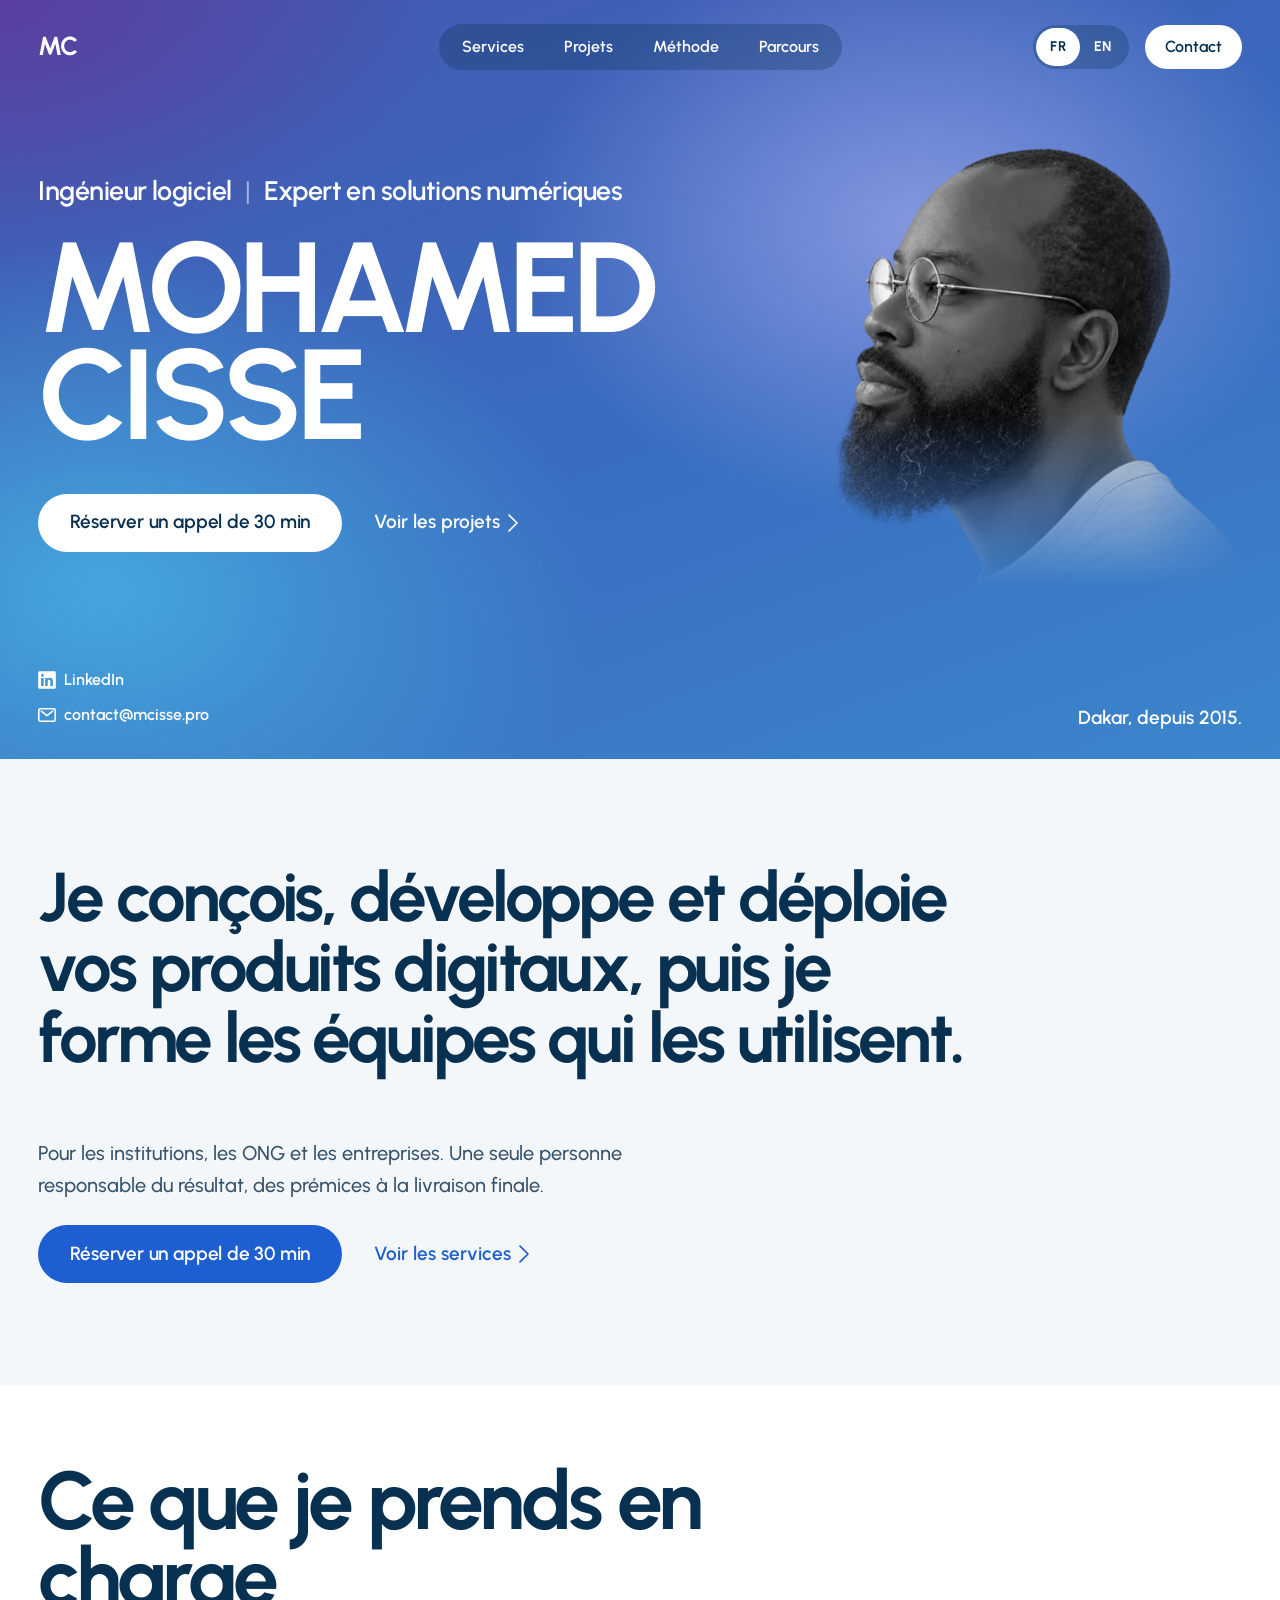
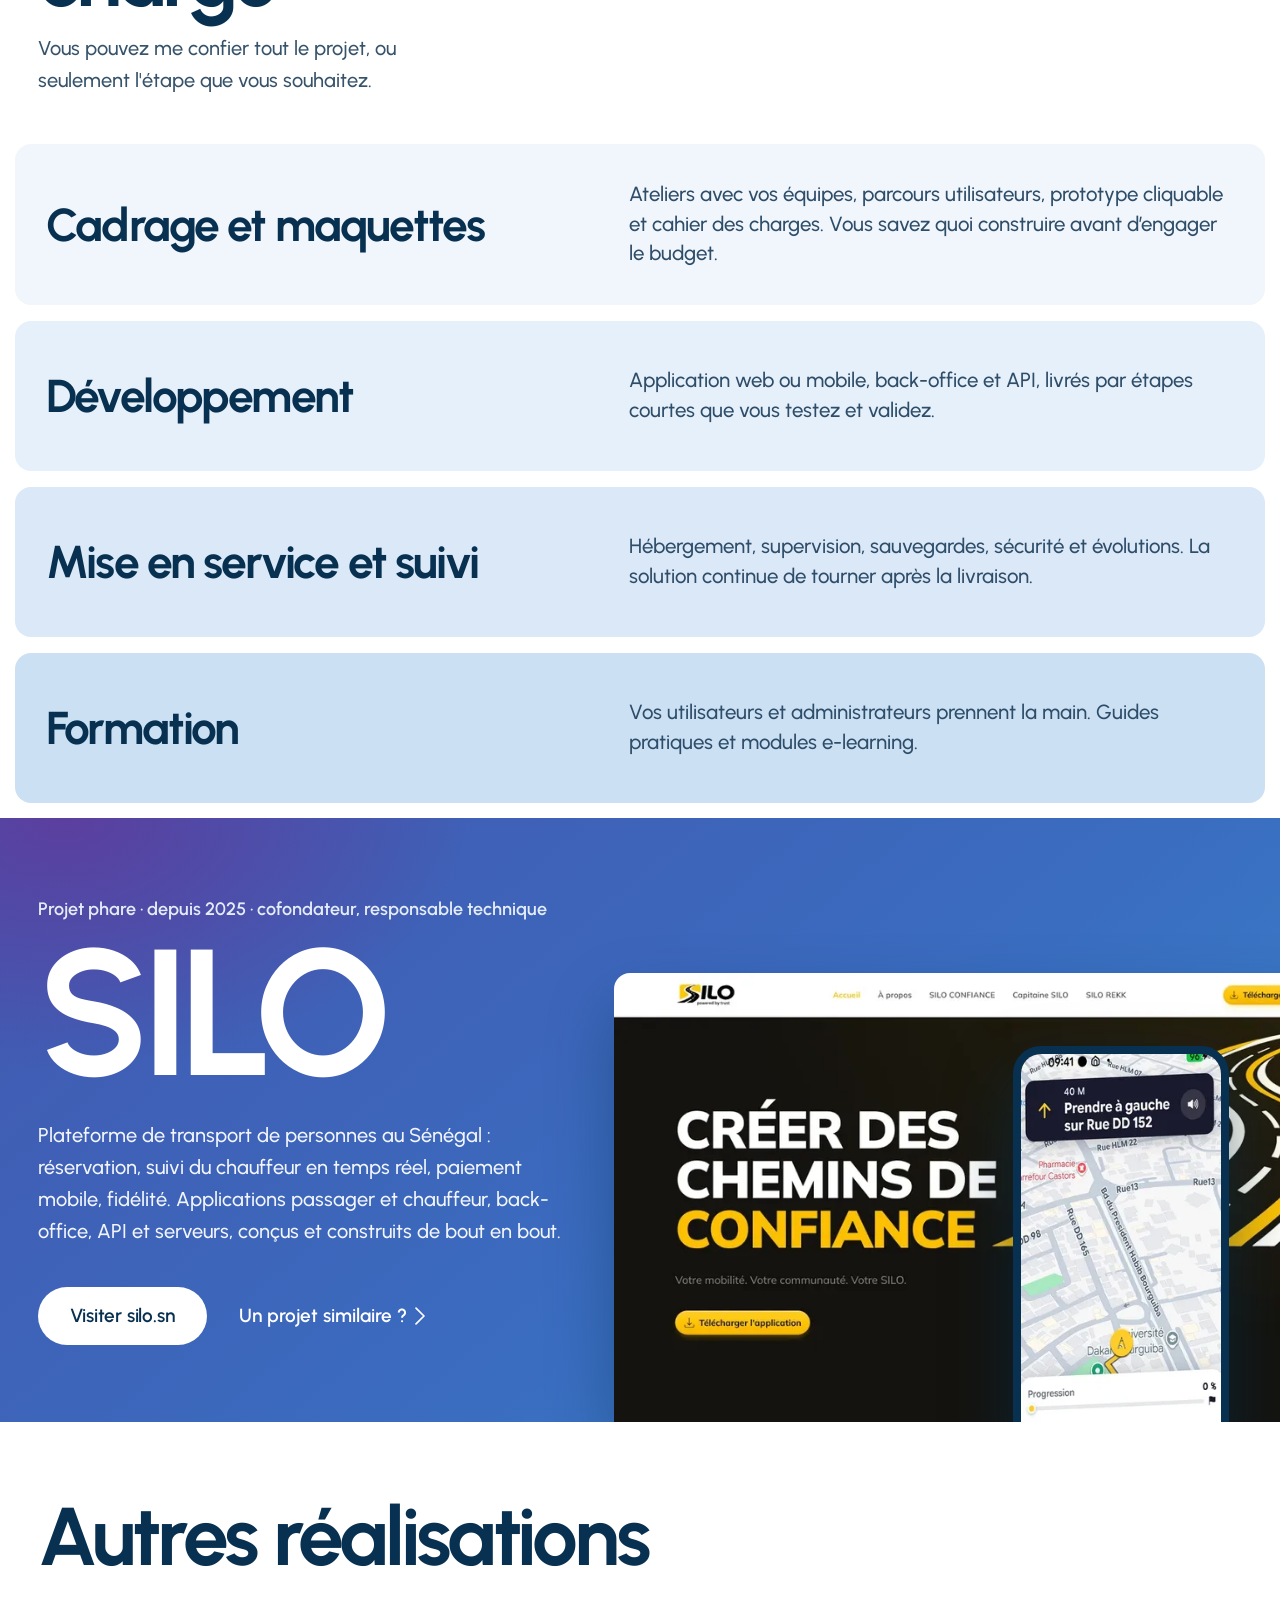
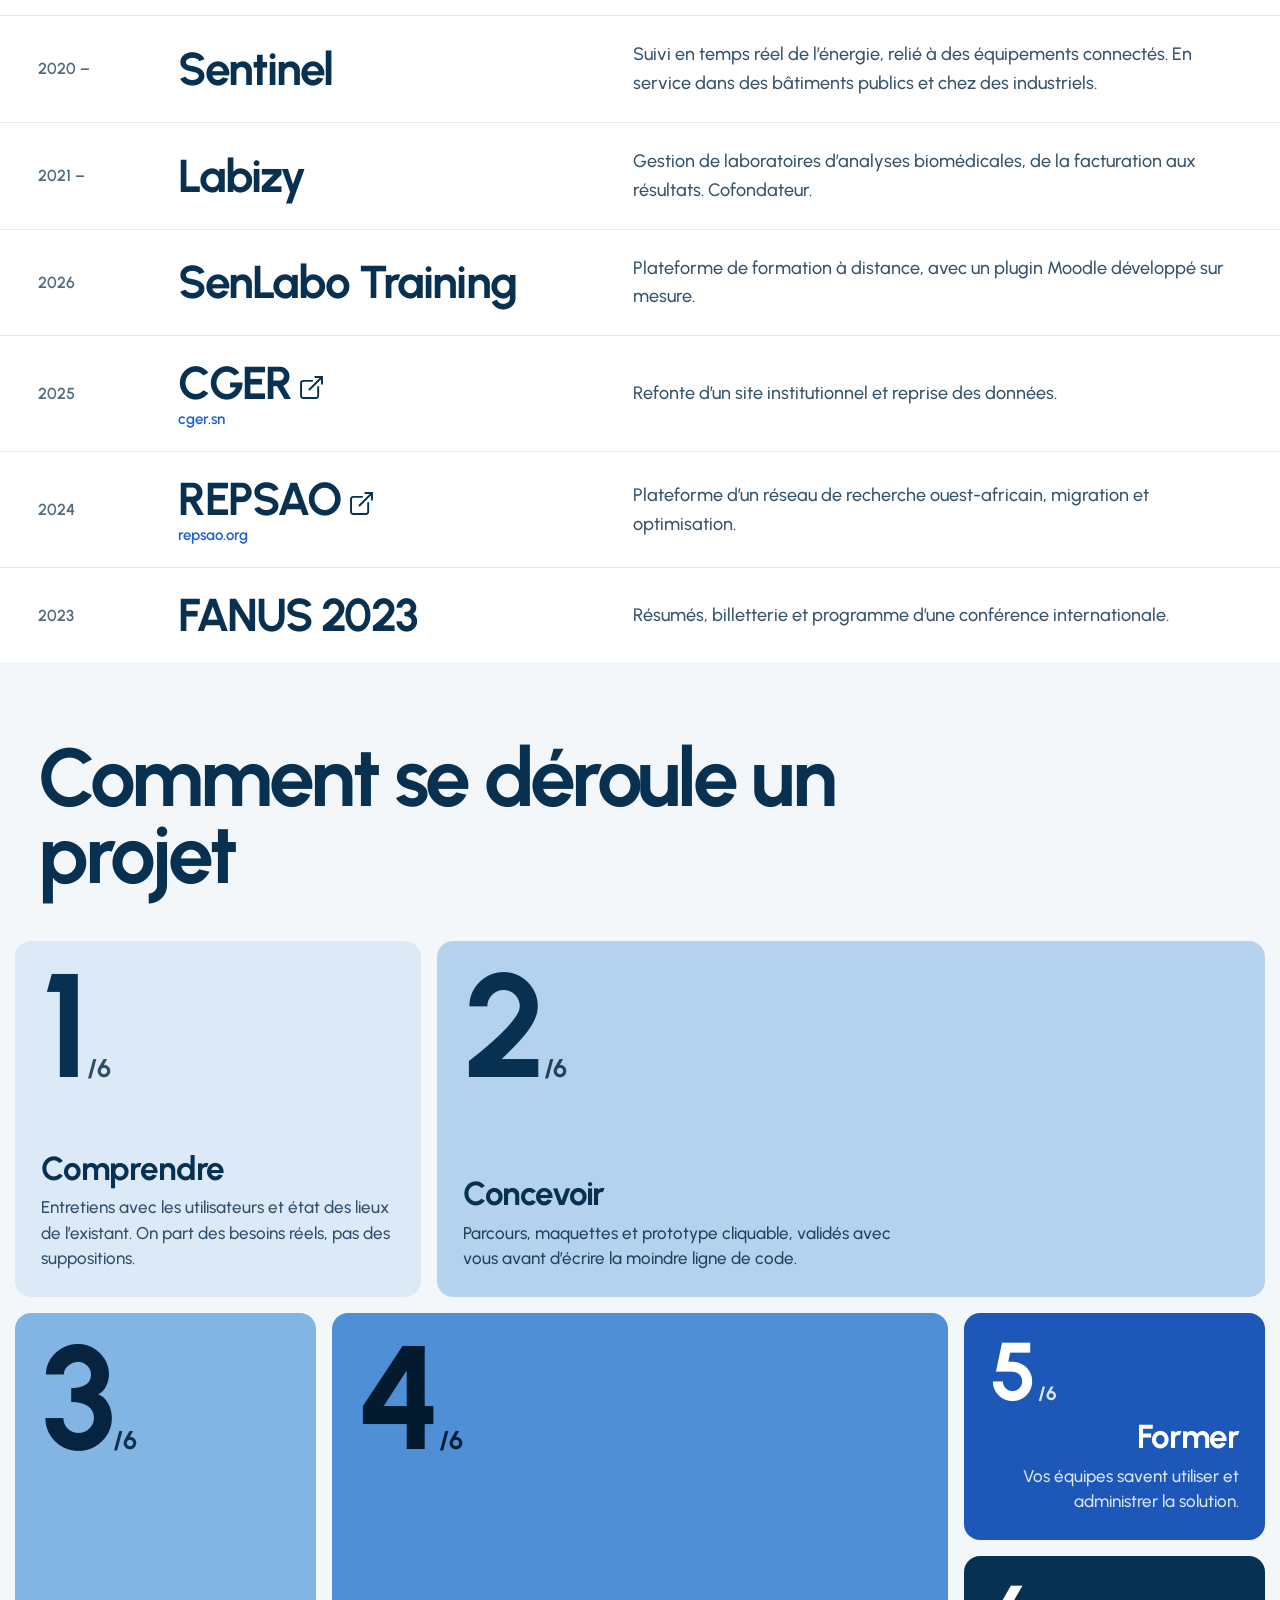
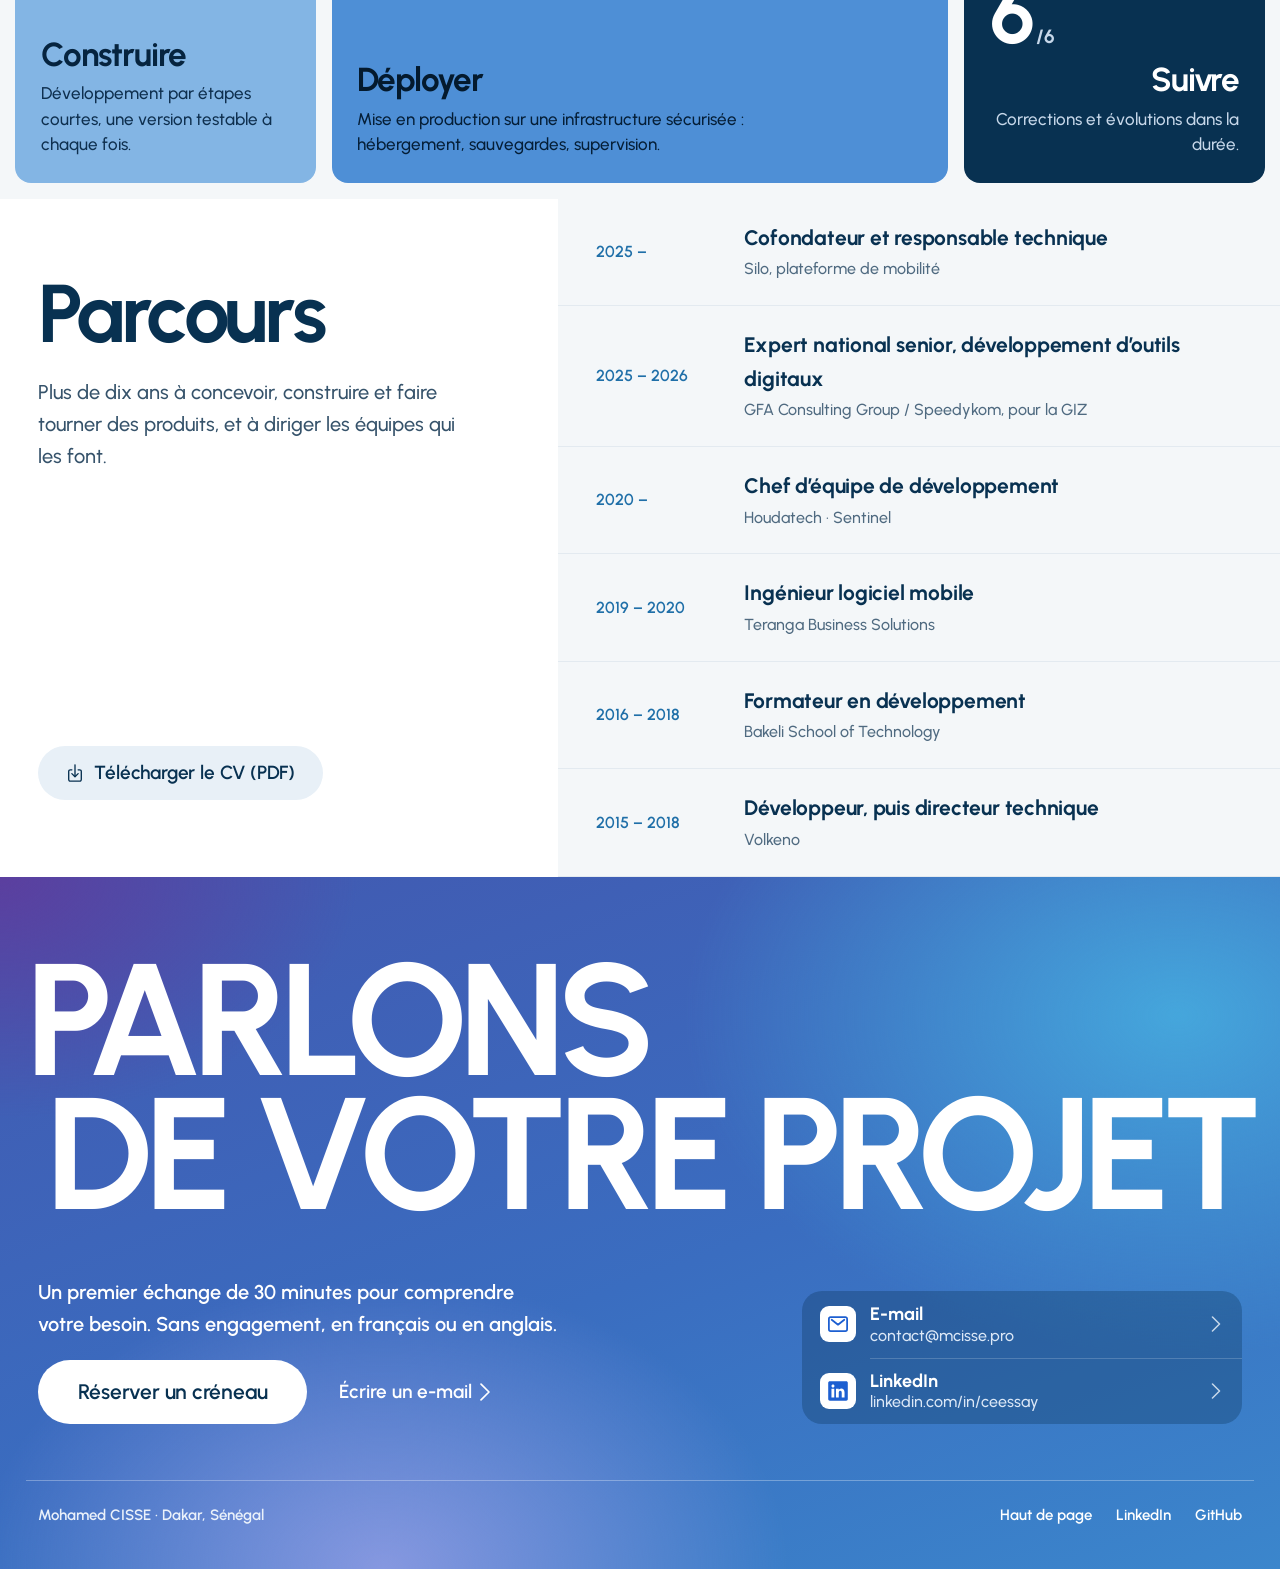
==== index.html @ dc491b55 "Animations : entrée du nom, pastille de navigation, étapes de la méthode - Nom « MOHAMED / CISSE » q" ====
<!doctype html>
<html lang="fr">
<head>
<meta charset="utf-8">
<meta name="viewport" content="width=device-width, initial-scale=1">
<script>document.documentElement.classList.add('js')</script>
<script>(function(){try{var page=document.documentElement.lang;if(page!=='fr')return;if(/bot|crawl|spider|slurp|facebookexternalhit|whatsapp|linkedin|twitter|telegram|preview|headless|lighthouse|pagespeed|gtmetrix/i.test(navigator.userAgent))return;var pref=null;try{pref=localStorage.getItem('mcisse-lang')}catch(e){}if(pref!=='fr'&&pref!=='en'){var ls=(navigator.languages&&navigator.languages.length)?navigator.languages:[navigator.language||''];pref='fr';for(var i=0;i<ls.length;i++){var l=String(ls[i]).toLowerCase();if(l.indexOf('fr')===0){pref='fr';break}if(l.indexOf('en')===0){pref='en';break}}}if(pref!==page){location.replace((pref==='en'?'/en/':'/')+location.hash)}}catch(e){}})();</script>
<title>Mohamed CISSE · Ingénieur logiciel, expert en solutions numériques à Dakar</title>
<meta name="description" content="Je conçois, développe et déploie des applications web et mobiles pour les institutions, les ONG et les entreprises, puis je forme les équipes qui les utilisent. Dakar, depuis 2015.">
<link rel="canonical" href="https://mcisse.pro/">
<link rel="alternate" hreflang="fr" href="https://mcisse.pro/">
<link rel="alternate" hreflang="en" href="https://mcisse.pro/en/">
<link rel="alternate" hreflang="x-default" href="https://mcisse.pro/">
<meta property="og:type" content="website">
<meta property="og:url" content="https://mcisse.pro/">
<meta property="og:title" content="Mohamed CISSE · Ingénieur logiciel, expert en solutions numériques à Dakar">
<meta property="og:description" content="Je conçois, développe et déploie des applications web et mobiles pour les institutions, les ONG et les entreprises, puis je forme les équipes qui les utilisent. Dakar, depuis 2015.">
<meta property="og:image" content="https://mcisse.pro/img/og-mcisse.jpg">
<meta property="og:image:width" content="1200">
<meta property="og:image:height" content="630">
<meta property="og:locale" content="fr_FR">
<meta name="twitter:card" content="summary_large_image">
<meta name="theme-color" content="#4258B0">
<link rel="icon" href="/favicon.svg" type="image/svg+xml">
<link rel="manifest" href="/manifest.webmanifest">
<link rel="apple-touch-icon" href="/icons/apple-touch-icon.png">
<meta name="apple-mobile-web-app-title" content="M. CISSE">
<link rel="preload" as="font" type="font/woff2" href="/fonts/urbanist-latin.woff2" crossorigin>
<link rel="preload" as="image" href="/img/portrait-profil-1200.webp" imagesrcset="/img/portrait-profil-600.webp 600w, /img/portrait-profil-900.webp 900w, /img/portrait-profil-1200.webp 1200w" imagesizes="(max-width: 612px) calc(100vw - 12px), (max-width: 1050px) 600px, (max-width: 1490px) calc(45vw - 70px), 600px" fetchpriority="high">
<style>@font-face{font-family:'Urbanist';font-style:normal;font-weight:100 900;font-display:swap;src:url(/fonts/urbanist-latin.woff2) format('woff2')}</style>
<script type="application/ld+json">{"@context": "https://schema.org", "@type": "Person", "name": "Mohamed CISSE", "url": "https://mcisse.pro/", "jobTitle": "Ingénieur logiciel, expert en solutions numériques", "email": "mailto:contact@mcisse.pro", "image": "https://mcisse.pro/img/portrait-profil-1200.webp", "address": {"@type": "PostalAddress", "addressLocality": "Dakar", "addressCountry": "SN"}, "sameAs": ["https://linkedin.com/in/ceessay", "https://github.com/ceessay"]}</script>
<style>
body{margin:0;background:#083151}
@media (prefers-reduced-motion:no-preference){html{scroll-behavior:smooth}}
::selection{background:#083151;color:#FFFFFF}
a{color:inherit;text-underline-offset:4px}
a:focus-visible{outline:2px solid #38A1DB;outline-offset:3px;border-radius:999px}
.cta{transition:background-color .2s ease,transform .15s ease}
.cta:active{transform:scale(0.97)}
.cta-blue:hover{background-color:#174FB3}
.cta-white:hover{background-color:#E8F0F7}
.cta-tint:hover{background-color:#D6E4F1}
.more,.plain{transition:opacity .2s ease}
.more:hover,.plain:hover{opacity:.7}
.seg a{transition:background-color .2s ease}
.seg a:not([aria-current]):hover{background-color:rgba(255,255,255,.16)}
.chip{transition:background-color .2s ease,transform .15s ease}
.chip:hover{background-color:rgba(255,255,255,.26)}
.chip:active,.row:active{transform:scale(0.98)}
.row{transition:background-color .2s ease,transform .15s ease}
.row:hover{background-color:rgba(255,255,255,.1)}
.bento{display:grid;grid-template-columns:repeat(12,minmax(0,1fr));grid-auto-rows:minmax(170px,auto);gap:16px}
.tile{transition:transform .35s cubic-bezier(.2,.8,.2,1)}
.tile:hover{transform:scale(0.985)}
.glass{background:rgba(255,255,255,.82);-webkit-backdrop-filter:blur(20px) saturate(180%);backdrop-filter:blur(20px) saturate(180%);box-shadow:0 10px 30px rgba(8,49,81,.18),0 1px 3px rgba(8,49,81,.08)}
.bar a{transition:background-color .2s ease,opacity .2s ease}
.bar a.item:hover{background-color:rgba(8,49,81,.07)}
.tab{transition:transform .15s ease,background-color .2s ease}
.tab:active{transform:scale(0.94);background-color:rgba(8,49,81,.08)}
.tabbar{display:none}
.stickybar{display:none!important}html.js .stickybar{display:flex!important}html.js .topbar nav.seg{visibility:hidden}
.stickybar .bar{transition:transform .45s cubic-bezier(.22,.8,.24,1),padding .45s cubic-bezier(.22,.8,.24,1),gap .45s cubic-bezier(.22,.8,.24,1),background-color .45s ease,box-shadow .45s ease,-webkit-backdrop-filter .45s ease,backdrop-filter .45s ease}.stickybar .bar a{white-space:nowrap;overflow:hidden;transition:color .35s ease,background-color .2s ease,padding .45s cubic-bezier(.22,.8,.24,1),max-width .45s cubic-bezier(.22,.8,.24,1),margin .45s cubic-bezier(.22,.8,.24,1),opacity .3s ease .1s,visibility 0s}.stickybar .bar a[data-top]{max-width:80px}.stickybar .bar a.cta{max-width:160px}html[data-bar="on"] .stickybar .bar{transform:translateY(-8px)}
html.js:not([data-bar="on"]) .stickybar .bar{padding:3px!important;gap:0!important;background-color:rgba(8,49,81,.28)!important;box-shadow:none!important;-webkit-backdrop-filter:blur(0) saturate(100%)!important;backdrop-filter:blur(0) saturate(100%)!important}html.js:not([data-bar="on"]) .stickybar .bar a.item{color:#FFFFFF!important;padding:0 20px!important}html.js:not([data-bar="on"]) .stickybar .bar a.item:hover{background-color:rgba(255,255,255,.16)!important}html.js:not([data-bar="on"]) .stickybar .bar a[data-top],html.js:not([data-bar="on"]) .stickybar .bar a.cta{max-width:0!important;padding-left:0!important;padding-right:0!important;margin-left:0!important;margin-right:0!important;opacity:0;visibility:hidden;transition:color .35s ease,padding .45s cubic-bezier(.22,.8,.24,1),max-width .45s cubic-bezier(.22,.8,.24,1),margin .45s cubic-bezier(.22,.8,.24,1),opacity .15s ease,visibility 0s linear .45s}
@media (prefers-reduced-motion:reduce){.stickybar .bar,.stickybar .bar a{transition:none!important}html[data-bar="on"] .stickybar .bar{transform:none}}
html[data-section="top"] [data-nav="top"]{color:#1D5FD1!important;background-color:rgba(29,95,209,.13)!important}
@media (max-width:380px){.tabbar{gap:6px!important;left:8px!important;right:8px!important}.tabbar .tab{font-size:10px!important;letter-spacing:-0.02em!important;padding-left:0!important;padding-right:0!important}.tabbar>a.tab{flex-basis:52px!important;width:52px!important;height:52px!important}}
.ic-on{display:none}[aria-current] .ic-off{display:none}[aria-current] .ic-on{display:inline}
html[data-section="offre"] [data-nav="offre"]:not(.cta){color:#1D5FD1!important;background-color:rgba(29,95,209,.13)!important}html[data-section="projets"] [data-nav="projets"]:not(.cta){color:#1D5FD1!important;background-color:rgba(29,95,209,.13)!important}html[data-section="methode"] [data-nav="methode"]:not(.cta){color:#1D5FD1!important;background-color:rgba(29,95,209,.13)!important}html[data-section="parcours"] [data-nav="parcours"]:not(.cta){color:#1D5FD1!important;background-color:rgba(29,95,209,.13)!important}html[data-section="contact"] .tab[data-nav="contact"]{color:#FFFFFF!important;background:#1D5FD1!important}html[data-section="contact"] .bar [data-top]{color:#1D5FD1!important;background-color:rgba(29,95,209,.13)!important}
.line>span{display:block}
.bar,.tabbar>div.glass{position:relative}
.bar a,.tabbar .tab{position:relative;z-index:1}
.pill{position:absolute;left:0;top:0;border-radius:999px;background:rgba(29,95,209,.13);opacity:0;pointer-events:none;transition:opacity .2s ease}
html.pill-ready .bar a.item[aria-current],html.pill-ready[data-section="contact"] .bar a[data-top],html.pill-ready .tabbar div.glass .tab[aria-current]{background-color:transparent!important}
.more svg,.row>svg,h3 .plain svg{transition:transform .2s cubic-bezier(.22,.8,.24,1)}
@keyframes rise{from{transform:translateY(105%)}}
@keyframes fade-up{from{opacity:0;transform:translateY(12px)}}
@keyframes settle{from{transform:scale(1.04)}}
@media (prefers-reduced-motion:no-preference){
.pill{transition:opacity .2s ease,transform .4s cubic-bezier(.22,.8,.24,1),width .4s cubic-bezier(.22,.8,.24,1)}
.more:hover svg,.row:hover>svg{transform:translateX(3px)}
h3 .plain:hover svg{transform:translate(2px,-2px)}
.line{clip-path:inset(-50% -10% 0 -10%)}
#top h1 .line>span{animation:rise .9s cubic-bezier(.22,.8,.24,1) .08s both}
#top h1 .line+.line>span{animation-delay:.16s}
.hero-kicker{animation:fade-up .6s cubic-bezier(.22,.8,.24,1) both}
#top h1+.ctas{animation:fade-up .6s cubic-bezier(.22,.8,.24,1) .42s both}
.hero-portrait{animation:settle 1.2s cubic-bezier(.22,.8,.24,1) both}
html.motion h2[data-reveal] .line>span{transform:translateY(105%)}
html.motion h2[data-reveal].in .line>span{transform:none;transition:transform .9s cubic-bezier(.22,.8,.24,1)}
html.motion h2[data-reveal].in .line+.line>span{transition-delay:.09s}
html.motion [data-reveal]>li{opacity:0;translate:0 28px}
html.motion [data-reveal]>li.in{opacity:1;translate:none;transition:opacity .5s ease var(--d,0s),translate .7s cubic-bezier(.22,.8,.24,1) var(--d,0s),transform .35s cubic-bezier(.2,.8,.2,1)}
}
@media (max-width:820px){.topbar{display:flex!important;justify-content:space-between}.ctas{align-self:stretch!important;flex-direction:column;justify-content:center!important;align-items:center!important}.cta-solo{align-self:center!important}.topbar nav.seg{display:none!important}html.js .stickybar,.stickybar{display:none!important}.tabbar{display:flex}.pagefoot{padding-bottom:112px!important}.bento{grid-template-columns:1fr}.bento>.tile{grid-column:auto!important;grid-row:auto!important;min-height:200px}}
</style>

</head>
<body>

<main style="font-family: 'Urbanist', system-ui, sans-serif; color: #083151; font-size: 18px; line-height: 1.6; font-weight: 500">

  <section id="top" style="position: relative; overflow: hidden; box-sizing: border-box; display: flex; flex-direction: column; color: #FFFFFF; background: radial-gradient(55% 65% at 8% 78%, #45A6DC 0%, rgba(69, 166, 220, 0) 70%), radial-gradient(45% 55% at 72% 30%, #8698E0 0%, rgba(134, 152, 224, 0) 70%), radial-gradient(50% 50% at 0% 0%, #5B3F9F 0%, rgba(91, 63, 159, 0) 70%), linear-gradient(160deg, #4258B0 0%, #3A6DC0 55%, #3B86CC 100%)">
    <header class="topbar" style="padding: 24px clamp(20px, 3vw, 48px); display: grid; grid-template-columns: minmax(0, 1fr) auto minmax(0, 1fr); align-items: center; gap: 16px 24px">
      <a href="#top" aria-label="MC, Mohamed CISSE, accueil" style="justify-self: start; color: #FFFFFF; text-decoration: none; font-weight: 700; font-size: 26px; letter-spacing: -0.04em; min-height: 44px; display: inline-flex; align-items: center">MC</a>
      <nav class="seg" aria-label="Navigation principale" style="display: inline-flex; flex-wrap: wrap; padding: 3px; border-radius: 999px; background: rgba(8, 49, 81, 0.28); font-size: 16px; font-weight: 600">
        <a href="#offre" style="color: #FFFFFF; text-decoration: none; border-radius: 999px; padding: 0 20px; min-height: 40px; display: inline-flex; align-items: center">Services</a>
        <a href="#projets" style="color: #FFFFFF; text-decoration: none; border-radius: 999px; padding: 0 20px; min-height: 40px; display: inline-flex; align-items: center">Projets</a>
        <a href="#methode" style="color: #FFFFFF; text-decoration: none; border-radius: 999px; padding: 0 20px; min-height: 40px; display: inline-flex; align-items: center">Méthode</a>
        <a href="#parcours" style="color: #FFFFFF; text-decoration: none; border-radius: 999px; padding: 0 20px; min-height: 40px; display: inline-flex; align-items: center">Parcours</a>
      </nav>
      <div style="justify-self: end; display: flex; align-items: center; gap: 16px">
        <div class="seg" role="group" aria-label="Langue" style="display: inline-flex; padding: 3px; border-radius: 999px; background: rgba(8, 49, 81, 0.28); font-size: 14px; font-weight: 700; letter-spacing: 0.02em">
          <a href="/" aria-current="true" hreflang="fr" style="color: #083151; background: #FFFFFF; text-decoration: none; border-radius: 999px; padding: 0 14px; min-height: 38px; min-width: 44px; box-sizing: border-box; display: inline-flex; align-items: center; justify-content: center">FR</a>
          <a href="/en/" hreflang="en" lang="en" style="color: #FFFFFF; text-decoration: none; border-radius: 999px; padding: 0 14px; min-height: 38px; min-width: 44px; box-sizing: border-box; display: inline-flex; align-items: center; justify-content: center">EN</a>
        </div>
        <a href="#contact" class="cta cta-white" style="color: #083151; background: #FFFFFF; font-weight: 600; font-size: 16px; text-decoration: none; border-radius: 999px; padding: 0 20px; min-height: 44px; display: inline-flex; align-items: center">Contact</a>
      </div>
    </header>

    <div style="flex-grow: 1; display: flex; flex-wrap: wrap; align-items: stretch">
      <div style="flex: 1 1 560px; min-width: 0; position: relative; z-index: 1; padding: clamp(16px, 2vw, 32px) clamp(20px, 3vw, 48px) clamp(40px, 4.5vw, 64px); display: flex; flex-direction: column; justify-content: center">
        <p class="hero-kicker" style="margin: 0; max-width: 24em; font-size: clamp(22px, 2.1vw, 30px); line-height: 1.25; font-weight: 600; letter-spacing: -0.02em"><span style="white-space: nowrap">Ingénieur logiciel</span> <span aria-hidden="true" style="opacity: 0.55; font-weight: 400; margin: 0 0.3em">|</span> <span style="white-space: nowrap">Expert en solutions numériques</span></p>
        <h1 style="margin: clamp(16px, 2vw, 28px) 0 0; font-weight: 700; font-size: clamp(56px, 10vw, 168px); line-height: 0.84; letter-spacing: -0.05em; text-transform: uppercase">
          <span class="line" style="display: block"><span>Mohamed</span></span>
          <span class="line" style="display: block"><span>CISSE</span></span>
        </h1>
        <div class="ctas" style="margin-top: clamp(32px, 3.5vw, 48px); display: flex; flex-wrap: wrap; gap: 16px 32px; align-items: center">
          <a href="https://cal.com/mcisse" target="_blank" rel="noopener" class="cta cta-white" style="color: #083151; background: #FFFFFF; font-weight: 600; font-size: 19px; letter-spacing: -0.01em; text-decoration: none; border-radius: 999px; padding: 0 32px; min-height: 58px; display: inline-flex; align-items: center">Réserver un appel de 30 min</a>
          <a href="#projets" class="more" style="color: #FFFFFF; font-weight: 600; font-size: 19px; text-decoration: none; min-height: 44px; display: inline-flex; align-items: center; gap: 4px">Voir les projets<svg width="18" height="18" aria-hidden="true" viewBox="0 0 48 48" fill="none"><path stroke="currentColor" stroke-linecap="round" stroke-linejoin="round" d="m13.416 2.832 21.168 21.1681L13.416 45.168" stroke-width="4.5"></path></svg></a>
        </div>
      </div>
      <div style="flex: 1 1 420px; min-width: 0; min-height: 360px; padding: clamp(16px, 2vw, 32px) clamp(12px, 2vw, 40px) clamp(24px, 3vw, 40px) 0; box-sizing: border-box; display: flex; align-items: center; justify-content: center">
        <img class="hero-portrait" src="/img/portrait-profil-1200.webp" alt="Portrait de profil de Mohamed CISSE" width="1200" height="1200" fetchpriority="high" srcset="/img/portrait-profil-600.webp 600w, /img/portrait-profil-900.webp 900w, /img/portrait-profil-1200.webp 1200w" sizes="(max-width: 612px) calc(100vw - 12px), (max-width: 1050px) 600px, (max-width: 1490px) calc(45vw - 70px), 600px" style="display: block; width: 100%; max-width: 600px; height: auto; max-height: 600px; object-fit: contain; object-position: center; -webkit-mask-image: linear-gradient(to bottom, #000 58%, rgba(0, 0, 0, 0) 92%), linear-gradient(to left, rgba(0, 0, 0, 0) 2%, #000 22%); -webkit-mask-composite: source-in; mask-image: linear-gradient(to bottom, #000 58%, rgba(0, 0, 0, 0) 92%), linear-gradient(to left, rgba(0, 0, 0, 0) 2%, #000 22%); mask-composite: intersect">
      </div>
    </div>
    <div style="position: relative; z-index: 1; padding: 0 clamp(20px, 3vw, 48px) 28px; display: flex; flex-wrap: wrap; gap: 16px 48px; justify-content: space-between; align-items: flex-end">
      <ul style="margin: 0; padding: 0; list-style: none; display: flex; flex-direction: column; gap: 2px; font-size: 16px; font-weight: 600">
        <li><a href="https://linkedin.com/in/ceessay" class="plain" style="color: #FFFFFF; text-decoration: none; display: inline-flex; gap: 8px; align-items: center; min-height: 32px"><svg width="18" height="18" aria-hidden="true" viewBox="0 0 48 48" fill="none"><path fill="currentColor" d="M43.7578 0.48H4.4994C2.3543 0.48 0.48 2.0235 0.48 4.1435V43.489c0 2.1315 1.8743 4.031 4.0194 4.031h39.2469c2.1567 0 3.7736 -1.9121 3.7736 -4.031V4.1435C47.5326 2.0235 45.903 0.48 43.7578 0.48ZM15.0614 39.6901h-6.739V18.7374h6.739v20.9527ZM11.925 15.5516h-0.0483c-2.1567 0 -3.5532 -1.6054 -3.5532 -3.615 0 -2.0465 1.4333 -3.6142 3.6383 -3.6142 2.2049 0 3.5542 1.5562 3.6025 3.6142 -0.001 2.0096 -1.3976 3.615 -3.6393 3.615Zm27.7651 24.1385h-6.7389V28.2336c0 -2.7447 -0.9806 -4.62 -3.4188 -4.62 -1.8627 0 -2.9652 1.26 -3.4556 2.4875 -0.1837 0.4409 -0.233 1.0416 -0.233 1.6548v11.9342h-6.7389V18.7374h6.7389v2.9159c0.9806 -1.3966 2.5126 -3.4062 6.0774 -3.4062 4.4236 0 7.77 2.9158 7.77 9.2021l-0.0011 12.2409Z" stroke-width="3"></path></svg>LinkedIn</a></li>
        <li><a href="mailto:contact@mcisse.pro" class="plain" style="color: #FFFFFF; text-decoration: none; display: inline-flex; gap: 8px; align-items: center; min-height: 32px"><svg width="18" height="18" aria-hidden="true" viewBox="0 0 48 48" fill="none"><path stroke="currentColor" stroke-linecap="round" stroke-linejoin="round" d="M41.64 7.2H6.36c-2.3196 0 -4.2 1.8804 -4.2 4.1999V36.6c0 2.3195 1.8804 4.2 4.2 4.2h35.28c2.3195 0 4.2 -1.8805 4.2 -4.2V11.3999c0 -2.3195 -1.8805 -4.1999 -4.2 -4.1999Z" stroke-width="4.2"></path> <path stroke="currentColor" stroke-linecap="round" stroke-linejoin="round" d="m8.8795 13.9199 15.12 11.76 15.12 -11.76" stroke-width="4.2"></path></svg>contact@mcisse.pro</a></li>
      </ul>
      <p style="margin: 0; font-size: 19px; line-height: 1.45; font-weight: 600; text-align: right">Dakar, depuis 2015.</p>
    </div>
  </section>
  <div>
  <div class="stickybar" style="position: fixed; top: 24px; left: 0; right: 0; z-index: 50; height: 0; display: flex; justify-content: center; pointer-events: none">
    <nav class="bar glass" aria-label="Navigation rapide" style="pointer-events: auto; display: flex; align-items: center; gap: 6px; padding: 6px 6px 6px 18px; border-radius: 999px; font-size: 16px; font-weight: 600; height: fit-content">
      <a href="#top" data-top="1" class="item" aria-label="MC, haut de page" style="color: #083151; text-decoration: none; font-weight: 700; font-size: 20px; letter-spacing: -0.04em; margin-left: -12px; border-radius: 999px; padding: 0 12px; min-height: 40px; display: inline-flex; align-items: center">MC</a>
      <a href="#offre" data-nav="offre" class="item" style="color: #083151; text-decoration: none; border-radius: 999px; padding: 0 16px; min-height: 40px; display: inline-flex; align-items: center">Services</a><a href="#projets" data-nav="projets" class="item" style="color: #083151; text-decoration: none; border-radius: 999px; padding: 0 16px; min-height: 40px; display: inline-flex; align-items: center">Projets</a><a href="#methode" data-nav="methode" class="item" style="color: #083151; text-decoration: none; border-radius: 999px; padding: 0 16px; min-height: 40px; display: inline-flex; align-items: center">Méthode</a><a href="#parcours" data-nav="parcours" class="item" style="color: #083151; text-decoration: none; border-radius: 999px; padding: 0 16px; min-height: 40px; display: inline-flex; align-items: center">Parcours</a>
      <a href="#contact" data-nav="contact" class="cta cta-blue" style="margin-left: 6px; color: #FFFFFF; background: #1D5FD1; text-decoration: none; border-radius: 999px; padding: 0 20px; min-height: 40px; display: inline-flex; align-items: center">Contact</a>
    </nav>
  </div>


  <section id="intro" style="box-sizing: border-box; background: #F4F7F9; padding: clamp(80px, 8vw, 128px) clamp(20px, 3vw, 48px); display: flex; flex-direction: column; gap: clamp(48px, 5vw, 72px)">
    <p style="margin: 0; font-size: clamp(34px, 5.4vw, 88px); line-height: 1.02; font-weight: 700; letter-spacing: -0.045em; text-wrap: balance">Je conçois, développe et déploie vos produits digitaux, puis je forme les équipes qui les utilisent.</p>
    <div style="display: flex; flex-wrap: wrap; gap: 32px 64px; align-items: flex-end; justify-content: space-between">
      <div style="flex: 1 1 420px; display: flex; flex-direction: column; gap: 24px; align-items: flex-start">
        <p style="margin: 0; max-width: 30em; font-size: 20px; color: #36536B">Pour les institutions, les ONG et les entreprises. Une seule personne responsable du résultat, des prémices à la livraison finale.</p>
        <div class="ctas" style="display: flex; flex-wrap: wrap; gap: 16px 32px; align-items: center">
          <a href="https://cal.com/mcisse" target="_blank" rel="noopener" class="cta cta-blue" style="color: #FFFFFF; background: #1D5FD1; font-weight: 600; font-size: 19px; letter-spacing: -0.01em; text-decoration: none; border-radius: 999px; padding: 0 32px; min-height: 58px; display: inline-flex; align-items: center">Réserver un appel de 30 min</a>
          <a href="#offre" class="more" style="color: #1D5FD1; font-weight: 600; font-size: 19px; text-decoration: none; text-underline-offset: 5px; min-height: 44px; display: inline-flex; align-items: center; gap: 4px">Voir les services<svg width="18" height="18" aria-hidden="true" viewBox="0 0 48 48" fill="none"><path stroke="currentColor" stroke-linecap="round" stroke-linejoin="round" d="m13.416 2.832 21.168 21.1681L13.416 45.168" stroke-width="4.5"></path></svg></a>
        </div>
      </div>
    </div>
  </section>

  <section id="offre" style="box-sizing: border-box; background: #FFFFFF; padding: clamp(56px, 6vw, 96px) clamp(12px, 1.2vw, 16px) clamp(12px, 1.2vw, 16px)">
    <div style="display: flex; flex-wrap: wrap; gap: 16px 64px; align-items: flex-end; justify-content: space-between; padding: 0 clamp(8px, 1.8vw, 32px) 48px">
      <h2 style="margin: 0; font-size: clamp(44px, 6.4vw, 104px); line-height: 0.94; font-weight: 700; letter-spacing: -0.045em; max-width: 9em">Ce que je prends en charge</h2>
      <p style="margin: 0; max-width: 22em; font-size: 20px; color: #36536B">Vous pouvez me confier tout le projet, ou seulement l'étape que vous souhaitez.</p>
    </div>
    <ul style="margin: 0; padding: 0; list-style: none; display: flex; flex-direction: column; gap: 16px">
      <li class="tile" style="background: #F1F6FC; color: #083151; border-radius: 16px; padding: clamp(24px, 2.8vw, 40px) clamp(20px, 2.4vw, 36px); min-height: 150px; box-sizing: border-box; display: flex; flex-wrap: wrap; gap: 12px 48px; align-items: center">
        <h3 style="flex: 1 1 380px; margin: 0; font-size: clamp(32px, 3.6vw, 56px); line-height: 1; font-weight: 700; letter-spacing: -0.04em">Cadrage et maquettes</h3>
        <p style="flex: 1.2 1 420px; margin: 0; max-width: 32em; font-size: clamp(20px, 1.6vw, 24px); line-height: 1.45; font-weight: 500; color: #2E4D69">Ateliers avec vos équipes, parcours utilisateurs, prototype cliquable et cahier des charges. Vous savez quoi construire avant d’engager le budget.</p>
      </li>
      <li class="tile" style="background: #E6F0FA; color: #083151; border-radius: 16px; padding: clamp(24px, 2.8vw, 40px) clamp(20px, 2.4vw, 36px); min-height: 150px; box-sizing: border-box; display: flex; flex-wrap: wrap; gap: 12px 48px; align-items: center">
        <h3 style="flex: 1 1 380px; margin: 0; font-size: clamp(32px, 3.6vw, 56px); line-height: 1; font-weight: 700; letter-spacing: -0.04em">Développement</h3>
        <p style="flex: 1.2 1 420px; margin: 0; max-width: 32em; font-size: clamp(20px, 1.6vw, 24px); line-height: 1.45; font-weight: 500; color: #2E4D69">Application web ou mobile, back-office et API, livrés par étapes courtes que vous testez et validez.</p>
      </li>
      <li class="tile" style="background: #DAE8F7; color: #083151; border-radius: 16px; padding: clamp(24px, 2.8vw, 40px) clamp(20px, 2.4vw, 36px); min-height: 150px; box-sizing: border-box; display: flex; flex-wrap: wrap; gap: 12px 48px; align-items: center">
        <h3 style="flex: 1 1 380px; margin: 0; font-size: clamp(32px, 3.6vw, 56px); line-height: 1; font-weight: 700; letter-spacing: -0.04em">Mise en service et suivi</h3>
        <p style="flex: 1.2 1 420px; margin: 0; max-width: 32em; font-size: clamp(20px, 1.6vw, 24px); line-height: 1.45; font-weight: 500; color: #2E4D69">Hébergement, supervision, sauvegardes, sécurité et évolutions. La solution continue de tourner après la livraison.</p>
      </li>
      <li class="tile" style="background: #CCE0F4; color: #083151; border-radius: 16px; padding: clamp(24px, 2.8vw, 40px) clamp(20px, 2.4vw, 36px); min-height: 150px; box-sizing: border-box; display: flex; flex-wrap: wrap; gap: 12px 48px; align-items: center">
        <h3 style="flex: 1 1 380px; margin: 0; font-size: clamp(32px, 3.6vw, 56px); line-height: 1; font-weight: 700; letter-spacing: -0.04em">Formation</h3>
        <p style="flex: 1.2 1 420px; margin: 0; max-width: 32em; font-size: clamp(20px, 1.6vw, 24px); line-height: 1.45; font-weight: 500; color: #2E4D69">Vos utilisateurs et administrateurs prennent la main. Guides pratiques et modules e-learning.</p>
      </li>
    </ul>
  </section>

  <section id="projets" style="position: relative; overflow: hidden; box-sizing: border-box; color: #FFFFFF; background: radial-gradient(50% 70% at 95% 100%, #45A6DC 0%, rgba(69, 166, 220, 0) 70%), radial-gradient(45% 60% at 5% 0%, #5B3F9F 0%, rgba(91, 63, 159, 0) 70%), linear-gradient(140deg, #4258B0 0%, #3A6DC0 60%, #3B86CC 100%); display: flex; flex-wrap: wrap; align-items: stretch">
    <div style="flex: 1 1 420px; min-width: 0; padding: clamp(56px, 6vw, 96px) clamp(20px, 3vw, 48px); display: flex; flex-direction: column; justify-content: space-between; gap: 40px">
      <div>
        <p style="margin: 0; font-size: 18px; font-weight: 600; color: #E3ECF8">Projet phare · depuis 2025 · cofondateur, responsable technique</p>
        <h2 style="margin: 16px 0 0; font-size: clamp(96px, 14vw, 220px); line-height: 0.82; font-weight: 700; letter-spacing: -0.055em; text-transform: uppercase">Silo</h2>
        <p style="margin: 32px 0 0; max-width: 30em; font-size: 20px; color: #F2F6FC">Plateforme de transport de personnes au Sénégal : réservation, suivi du chauffeur en temps réel, paiement mobile, fidélité. Applications passager et chauffeur, back-office, API et serveurs, conçus et construits de bout en bout.</p>
      </div>
      <div class="ctas" style="display: flex; flex-wrap: wrap; gap: 16px 32px; align-items: center">
        <a href="https://silo.sn" class="cta cta-white" style="color: #083151; background: #FFFFFF; font-weight: 600; font-size: 19px; letter-spacing: -0.01em; text-decoration: none; border-radius: 999px; padding: 0 32px; min-height: 58px; display: inline-flex; align-items: center">Visiter silo.sn</a>
        <a href="#contact" class="more" style="color: #FFFFFF; font-weight: 600; font-size: 19px; text-decoration: none; text-underline-offset: 5px; min-height: 44px; display: inline-flex; align-items: center; gap: 4px">Un projet similaire ?<svg width="18" height="18" aria-hidden="true" viewBox="0 0 48 48" fill="none"><path stroke="currentColor" stroke-linecap="round" stroke-linejoin="round" d="m13.416 2.832 21.168 21.1681L13.416 45.168" stroke-width="4.5"></path></svg></a>
      </div>
    </div>
    <div style="flex: 1.25 1 520px; min-width: 0; position: relative; min-height: clamp(300px, 42vw, 560px)">
      <img loading="lazy" src="/img/silo-site.webp" srcset="/img/silo-site-700.webp 700w, /img/silo-site-900.webp 900w, /img/silo-site.webp 1200w" sizes="(max-width: 980px) 118vw, 62vw" alt="Site web de Silo" style="position: absolute; left: 0; bottom: 0; width: 118%; height: auto; display: block; border-radius: 16px 0 0 0; box-shadow: 0 32px 64px rgba(8, 49, 81, 0.4)">
      <img loading="lazy" src="/img/silo-chauffeur.webp" srcset="/img/silo-chauffeur-240.webp 240w, /img/silo-chauffeur.webp 420w" sizes="(max-width: 820px) 30vw, 14vw" alt="Application chauffeur Silo" style="position: absolute; right: clamp(20px, 4vw, 72px); bottom: -40px; width: 30%; aspect-ratio: 9 / 18; object-fit: cover; object-position: top; display: block; border-radius: 28px; border: 8px solid #083151; box-shadow: 0 32px 64px rgba(8, 49, 81, 0.5)">
    </div>
  </section>

  <section id="realisations" aria-label="Autres réalisations" style="box-sizing: border-box; background: #FFFFFF; padding: clamp(56px, 6vw, 96px) 0 0; display: flex; flex-direction: column">
    <h2 style="margin: 0; padding: 0 clamp(20px, 3vw, 48px) 40px; font-size: clamp(44px, 6.4vw, 104px); line-height: 0.94; font-weight: 700; letter-spacing: -0.045em">Autres réalisations</h2>
    <ul style="flex-grow: 1; margin: 0; padding: 0; list-style: none; display: flex; flex-direction: column">
        <li style="flex-grow: 1; display: flex; flex-wrap: wrap; gap: 8px 40px; align-items: center; padding: 24px clamp(20px, 3vw, 48px); border-top: 1px solid #E3EAF0">
          <span style="flex: 0 0 100px; font-size: 16px; font-weight: 600; color: #4F6A80; font-variant-numeric: tabular-nums">2020 –</span>
          <h3 style="flex: 1 1 300px; margin: 0; font-size: clamp(32px, 3.6vw, 56px); line-height: 1; font-weight: 700; letter-spacing: -0.04em">Sentinel</h3>
          <p style="flex: 2 1 380px; margin: 0; color: #36536B">Suivi en temps réel de l’énergie, relié à des équipements connectés. En service dans des bâtiments publics et chez des industriels.</p>
        </li>
        <li style="flex-grow: 1; display: flex; flex-wrap: wrap; gap: 8px 40px; align-items: center; padding: 24px clamp(20px, 3vw, 48px); border-top: 1px solid #E3EAF0">
          <span style="flex: 0 0 100px; font-size: 16px; font-weight: 600; color: #4F6A80; font-variant-numeric: tabular-nums">2021 –</span>
          <h3 style="flex: 1 1 300px; margin: 0; font-size: clamp(32px, 3.6vw, 56px); line-height: 1; font-weight: 700; letter-spacing: -0.04em">Labizy</h3>
          <p style="flex: 2 1 380px; margin: 0; color: #36536B">Gestion de laboratoires d’analyses biomédicales, de la facturation aux résultats. Cofondateur.</p>
        </li>
        <li style="flex-grow: 1; display: flex; flex-wrap: wrap; gap: 8px 40px; align-items: center; padding: 24px clamp(20px, 3vw, 48px); border-top: 1px solid #E3EAF0">
          <span style="flex: 0 0 100px; font-size: 16px; font-weight: 600; color: #4F6A80; font-variant-numeric: tabular-nums">2026</span>
          <h3 style="flex: 1 1 300px; margin: 0; font-size: clamp(32px, 3.6vw, 56px); line-height: 1; font-weight: 700; letter-spacing: -0.04em">SenLabo Training</h3>
          <p style="flex: 2 1 380px; margin: 0; color: #36536B">Plateforme de formation à distance, avec un plugin Moodle développé sur mesure.</p>
        </li>
        <li style="flex-grow: 1; display: flex; flex-wrap: wrap; gap: 8px 40px; align-items: center; padding: 24px clamp(20px, 3vw, 48px); border-top: 1px solid #E3EAF0">
          <span style="flex: 0 0 100px; font-size: 16px; font-weight: 600; color: #4F6A80; font-variant-numeric: tabular-nums">2025</span>
          <h3 style="flex: 1 1 300px; margin: 0; font-size: clamp(32px, 3.6vw, 56px); line-height: 1; font-weight: 700; letter-spacing: -0.04em"><a href="https://cger.sn" target="_blank" rel="noopener" class="plain" style="color: inherit; text-decoration: none; display: inline-flex; align-items: baseline; gap: 0.2em">CGER<svg width="0.5em" height="0.5em" aria-hidden="true" style="flex: 0 0 auto" viewBox="0 0 48 48" fill="none"><path stroke="currentColor" stroke-linecap="round" stroke-linejoin="round" d="M37.8983 22.6102v18.7626c0 1.1847 -0.4707 2.321 -1.3086 3.1588 -0.8377 0.8378 -1.974 1.3084 -3.1587 1.3084H6.6273c-1.1848 0 -2.3211 -0.4706 -3.1589 -1.3084 -0.8377 -0.8378 -1.3084 -1.9741 -1.3084 -3.1588V14.5691c0 -1.1849 0.4707 -2.3211 1.3084 -3.1589 0.8378 -0.8378 1.9741 -1.3085 3.1589 -1.3085h18.7625" stroke-width="4"></path> <path stroke="currentColor" stroke-linecap="round" stroke-linejoin="round" d="M45.8394 16.0582V2.16H31.9411" stroke-width="4"></path> <path stroke="currentColor" stroke-linecap="round" stroke-linejoin="round" d="M19.8 28.2 45.84 2.16" stroke-width="4"></path></svg><span style="position: absolute; width: 1px; height: 1px; overflow: hidden; clip: rect(0 0 0 0); white-space: nowrap">(site cger.sn, nouvel onglet)</span></a><a href="https://cger.sn" target="_blank" rel="noopener" tabindex="-1" aria-hidden="true" class="plain" style="display: block; width: fit-content; margin-top: 6px; font-size: 15px; font-weight: 600; letter-spacing: 0; color: #1D5FD1; text-decoration: none">cger.sn</a></h3>
          <p style="flex: 2 1 380px; margin: 0; color: #36536B">Refonte d’un site institutionnel et reprise des données.</p>
        </li>
        <li style="flex-grow: 1; display: flex; flex-wrap: wrap; gap: 8px 40px; align-items: center; padding: 24px clamp(20px, 3vw, 48px); border-top: 1px solid #E3EAF0">
          <span style="flex: 0 0 100px; font-size: 16px; font-weight: 600; color: #4F6A80; font-variant-numeric: tabular-nums">2024</span>
          <h3 style="flex: 1 1 300px; margin: 0; font-size: clamp(32px, 3.6vw, 56px); line-height: 1; font-weight: 700; letter-spacing: -0.04em"><a href="https://repsao.org" target="_blank" rel="noopener" class="plain" style="color: inherit; text-decoration: none; display: inline-flex; align-items: baseline; gap: 0.2em">REPSAO<svg width="0.5em" height="0.5em" aria-hidden="true" style="flex: 0 0 auto" viewBox="0 0 48 48" fill="none"><path stroke="currentColor" stroke-linecap="round" stroke-linejoin="round" d="M37.8983 22.6102v18.7626c0 1.1847 -0.4707 2.321 -1.3086 3.1588 -0.8377 0.8378 -1.974 1.3084 -3.1587 1.3084H6.6273c-1.1848 0 -2.3211 -0.4706 -3.1589 -1.3084 -0.8377 -0.8378 -1.3084 -1.9741 -1.3084 -3.1588V14.5691c0 -1.1849 0.4707 -2.3211 1.3084 -3.1589 0.8378 -0.8378 1.9741 -1.3085 3.1589 -1.3085h18.7625" stroke-width="4"></path> <path stroke="currentColor" stroke-linecap="round" stroke-linejoin="round" d="M45.8394 16.0582V2.16H31.9411" stroke-width="4"></path> <path stroke="currentColor" stroke-linecap="round" stroke-linejoin="round" d="M19.8 28.2 45.84 2.16" stroke-width="4"></path></svg><span style="position: absolute; width: 1px; height: 1px; overflow: hidden; clip: rect(0 0 0 0); white-space: nowrap">(site repsao.org, nouvel onglet)</span></a><a href="https://repsao.org" target="_blank" rel="noopener" tabindex="-1" aria-hidden="true" class="plain" style="display: block; width: fit-content; margin-top: 6px; font-size: 15px; font-weight: 600; letter-spacing: 0; color: #1D5FD1; text-decoration: none">repsao.org</a></h3>
          <p style="flex: 2 1 380px; margin: 0; color: #36536B">Plateforme d’un réseau de recherche ouest-africain, migration et optimisation.</p>
        </li>
        <li style="flex-grow: 1; display: flex; flex-wrap: wrap; gap: 8px 40px; align-items: center; padding: 24px clamp(20px, 3vw, 48px); border-top: 1px solid #E3EAF0">
          <span style="flex: 0 0 100px; font-size: 16px; font-weight: 600; color: #4F6A80; font-variant-numeric: tabular-nums">2023</span>
          <h3 style="flex: 1 1 300px; margin: 0; font-size: clamp(32px, 3.6vw, 56px); line-height: 1; font-weight: 700; letter-spacing: -0.04em">FANUS 2023</h3>
          <p style="flex: 2 1 380px; margin: 0; color: #36536B">Résumés, billetterie et programme d’une conférence internationale.</p>
        </li>
    </ul>
  </section>

  <section id="methode" style="box-sizing: border-box; background: #F4F7F9; padding: clamp(56px, 6vw, 96px) clamp(12px, 1.2vw, 16px) clamp(12px, 1.2vw, 16px)">
    <h2 style="margin: 0; padding: 0 clamp(8px, 1.8vw, 32px) 48px; font-size: clamp(44px, 6.4vw, 104px); line-height: 0.94; font-weight: 700; letter-spacing: -0.045em; max-width: 11em">Comment se déroule un projet</h2>
    <ol class="bento" data-reveal style="margin: 0; padding: 0; list-style: none">
      <li class="tile" style="grid-column: span 4; grid-row: span 2; background: #DCEAF7; color: #083151; border-radius: 16px; padding: clamp(20px, 2vw, 28px); display: flex; flex-direction: column; justify-content: space-between; gap: 16px 24px; overflow: hidden">
        <p style="margin: 0; display: flex; align-items: baseline; gap: 6px; line-height: 0.8; font-weight: 700"><span style="font-size: clamp(104px, 11.5vw, 184px); letter-spacing: -0.06em; font-variant-numeric: tabular-nums">1</span><span style="font-size: clamp(22px, 2vw, 30px); letter-spacing: -0.02em; color: #2E4D69">/6</span><span style="position: absolute; width: 1px; height: 1px; overflow: hidden; clip: rect(0 0 0 0); white-space: nowrap">Étape 1 sur 6</span></p>
        <div style="flex: 0 0 auto; min-width: 0">
          <h3 style="margin: 0; font-size: clamp(28px, 2.6vw, 40px); line-height: 1; font-weight: 700; letter-spacing: -0.035em">Comprendre</h3>
          <p style="margin: 10px 0 0; max-width: 26em; font-size: 17px; line-height: 1.5; color: #2E4D69">Entretiens avec les utilisateurs et état des lieux de l’existant. On part des besoins réels, pas des suppositions.</p>
        </div>
      </li>
      <li class="tile" style="grid-column: span 8; grid-row: span 2; background: #B4D2EE; color: #083151; border-radius: 16px; padding: clamp(20px, 2vw, 28px); display: flex; flex-direction: column; justify-content: space-between; gap: 16px 24px; overflow: hidden">
        <p style="margin: 0; display: flex; align-items: baseline; gap: 6px; line-height: 0.8; font-weight: 700"><span style="font-size: clamp(104px, 11.5vw, 184px); letter-spacing: -0.06em; font-variant-numeric: tabular-nums">2</span><span style="font-size: clamp(22px, 2vw, 30px); letter-spacing: -0.02em; color: #22415C">/6</span><span style="position: absolute; width: 1px; height: 1px; overflow: hidden; clip: rect(0 0 0 0); white-space: nowrap">Étape 2 sur 6</span></p>
        <div style="flex: 0 0 auto; min-width: 0">
          <h3 style="margin: 0; font-size: clamp(28px, 2.6vw, 40px); line-height: 1; font-weight: 700; letter-spacing: -0.035em">Concevoir</h3>
          <p style="margin: 10px 0 0; max-width: 26em; font-size: 17px; line-height: 1.5; color: #22415C">Parcours, maquettes et prototype cliquable, validés avec vous avant d’écrire la moindre ligne de code.</p>
        </div>
      </li>
      <li class="tile" style="grid-column: span 3; grid-row: span 2; background: #83B5E4; color: #06243F; border-radius: 16px; padding: clamp(20px, 2vw, 28px); display: flex; flex-direction: column; justify-content: space-between; gap: 16px 24px; overflow: hidden">
        <p style="margin: 0; display: flex; align-items: baseline; gap: 6px; line-height: 0.8; font-weight: 700"><span style="font-size: clamp(104px, 11.5vw, 184px); letter-spacing: -0.06em; font-variant-numeric: tabular-nums">3</span><span style="font-size: clamp(22px, 2vw, 30px); letter-spacing: -0.02em; color: #0E2F4E">/6</span><span style="position: absolute; width: 1px; height: 1px; overflow: hidden; clip: rect(0 0 0 0); white-space: nowrap">Étape 3 sur 6</span></p>
        <div style="flex: 0 0 auto; min-width: 0">
          <h3 style="margin: 0; font-size: clamp(28px, 2.6vw, 40px); line-height: 1; font-weight: 700; letter-spacing: -0.035em">Construire</h3>
          <p style="margin: 10px 0 0; max-width: 26em; font-size: 17px; line-height: 1.5; color: #0E2F4E">Développement par étapes courtes, une version testable à chaque fois.</p>
        </div>
      </li>
      <li class="tile" style="grid-column: span 6; grid-row: span 2; background: #4E8FD6; color: #041A2E; border-radius: 16px; padding: clamp(20px, 2vw, 28px); display: flex; flex-direction: column; justify-content: space-between; gap: 16px 24px; overflow: hidden">
        <p style="margin: 0; display: flex; align-items: baseline; gap: 6px; line-height: 0.8; font-weight: 700"><span style="font-size: clamp(104px, 11.5vw, 184px); letter-spacing: -0.06em; font-variant-numeric: tabular-nums">4</span><span style="font-size: clamp(22px, 2vw, 30px); letter-spacing: -0.02em; color: #051E36">/6</span><span style="position: absolute; width: 1px; height: 1px; overflow: hidden; clip: rect(0 0 0 0); white-space: nowrap">Étape 4 sur 6</span></p>
        <div style="flex: 0 0 auto; min-width: 0">
          <h3 style="margin: 0; font-size: clamp(28px, 2.6vw, 40px); line-height: 1; font-weight: 700; letter-spacing: -0.035em">Déployer</h3>
          <p style="margin: 10px 0 0; max-width: 26em; font-size: 17px; line-height: 1.5; color: #051E36">Mise en production sur une infrastructure sécurisée : hébergement, sauvegardes, supervision.</p>
        </div>
      </li>
      <li class="tile" style="grid-column: span 3; grid-row: span 1; background: #1D57B8; color: #FFFFFF; border-radius: 16px; padding: clamp(20px, 2vw, 28px); display: flex; flex-direction: row; flex-wrap: wrap; align-items: flex-end; justify-content: space-between; gap: 16px 24px; overflow: hidden">
        <p style="margin: 0; display: flex; align-items: baseline; gap: 6px; line-height: 0.8; font-weight: 700"><span style="font-size: clamp(72px, 6.4vw, 104px); letter-spacing: -0.06em; font-variant-numeric: tabular-nums">5</span><span style="font-size: clamp(18px, 1.5vw, 22px); letter-spacing: -0.02em; color: #DCE8F7">/6</span><span style="position: absolute; width: 1px; height: 1px; overflow: hidden; clip: rect(0 0 0 0); white-space: nowrap">Étape 5 sur 6</span></p>
        <div style="flex: 1 1 200px; min-width: 0; text-align: right">
          <h3 style="margin: 0; font-size: clamp(28px, 2.6vw, 40px); line-height: 1; font-weight: 700; letter-spacing: -0.035em">Former</h3>
          <p style="margin: 10px 0 0; max-width: 26em; font-size: 17px; line-height: 1.5; color: #DCE8F7; margin-left: auto">Vos équipes savent utiliser et administrer la solution.</p>
        </div>
      </li>
      <li class="tile" style="grid-column: span 3; grid-row: span 1; background: #083151; color: #FFFFFF; border-radius: 16px; padding: clamp(20px, 2vw, 28px); display: flex; flex-direction: row; flex-wrap: wrap; align-items: flex-end; justify-content: space-between; gap: 16px 24px; overflow: hidden">
        <p style="margin: 0; display: flex; align-items: baseline; gap: 6px; line-height: 0.8; font-weight: 700"><span style="font-size: clamp(72px, 6.4vw, 104px); letter-spacing: -0.06em; font-variant-numeric: tabular-nums">6</span><span style="font-size: clamp(18px, 1.5vw, 22px); letter-spacing: -0.02em; color: #C7D8EA">/6</span><span style="position: absolute; width: 1px; height: 1px; overflow: hidden; clip: rect(0 0 0 0); white-space: nowrap">Étape 6 sur 6</span></p>
        <div style="flex: 1 1 200px; min-width: 0; text-align: right">
          <h3 style="margin: 0; font-size: clamp(28px, 2.6vw, 40px); line-height: 1; font-weight: 700; letter-spacing: -0.035em">Suivre</h3>
          <p style="margin: 10px 0 0; max-width: 26em; font-size: 17px; line-height: 1.5; color: #C7D8EA; margin-left: auto">Corrections et évolutions dans la durée.</p>
        </div>
      </li>
    </ol>
  </section>

  <section id="parcours" style="box-sizing: border-box; background: #FFFFFF; display: flex; flex-wrap: wrap">
    <div style="flex: 1 1 380px; padding: clamp(56px, 6vw, 96px) clamp(20px, 3vw, 48px); display: flex; flex-direction: column; justify-content: space-between; gap: 40px">
      <div>
        <h2 style="margin: 0; font-size: clamp(44px, 6.4vw, 104px); line-height: 0.94; font-weight: 700; letter-spacing: -0.045em">Parcours</h2>
        <p style="margin: 24px 0 0; max-width: 22em; font-size: 20px; color: #36536B">Plus de dix ans à concevoir, construire et faire tourner des produits, et à diriger les équipes qui les font.</p>
      </div>
      <a href="/cv/CV-Mohamed-CISSE.pdf" target="_blank" rel="noopener" class="cta cta-tint cta-solo" style="align-self: flex-start; color: #083151; background: #E8F0F7; font-weight: 600; font-size: 19px; letter-spacing: -0.01em; text-decoration: none; border-radius: 999px; padding: 0 28px; min-height: 54px; display: inline-flex; align-items: center; gap: 10px"><svg width="18" height="18" aria-hidden="true" viewBox="0 0 48 48" fill="none"><path stroke="currentColor" stroke-linecap="round" stroke-linejoin="round" d="M32.4001 15.5996h4.2c1.114 0 2.1823 0.4425 2.97 1.2302 0.7877 0.7876 1.2301 1.8558 1.2301 2.9698v21.8403c0 1.114 -0.4424 2.1823 -1.2301 2.9699 -0.7877 0.7877 -1.856 1.2302 -2.97 1.2302H11.3999c-1.114 0 -2.1823 -0.4425 -2.9698 -1.2302 -0.7878 -0.7876 -1.2303 -1.8559 -1.2303 -2.9699V19.7996c0 -1.114 0.4425 -2.1822 1.2303 -2.9698 0.7875 -0.7877 1.8558 -1.2302 2.9698 -1.2302h4.2" stroke-width="3.6"></path> <path stroke="currentColor" stroke-linecap="round" stroke-linejoin="round" d="m15.5997 25.68 8.4001 8.4001 8.4001 -8.4001" stroke-width="3.6"></path> <path stroke="currentColor" stroke-linecap="round" stroke-linejoin="round" d="M23.9994 2.16v30.2404" stroke-width="3.6"></path></svg>Télécharger le CV (PDF)</a>
    </div>
    <ul style="flex: 1.6 1 560px; margin: 0; padding: 0; list-style: none; background: #F4F7F9; display: flex; flex-direction: column">
      
        <li style="flex-grow: 1; display: flex; flex-wrap: wrap; gap: 4px 28px; align-items: center; padding: 22px clamp(20px, 3vw, 48px); border-bottom: 1px solid #E3EAF0">
          <span style="flex: 0 0 120px; font-size: 16px; font-weight: 600; color: #1F6FA8; font-variant-numeric: tabular-nums">2025 –</span>
          <span style="flex: 1 1 300px"><strong style="font-weight: 700; font-size: 21px; letter-spacing: -0.01em">Cofondateur et responsable technique</strong><br><span style="color: #4F6A80; font-size: 16px">Silo, plateforme de mobilité</span></span>
        </li>
      
        <li style="flex-grow: 1; display: flex; flex-wrap: wrap; gap: 4px 28px; align-items: center; padding: 22px clamp(20px, 3vw, 48px); border-bottom: 1px solid #E3EAF0">
          <span style="flex: 0 0 120px; font-size: 16px; font-weight: 600; color: #1F6FA8; font-variant-numeric: tabular-nums">2025 – 2026</span>
          <span style="flex: 1 1 300px"><strong style="font-weight: 700; font-size: 21px; letter-spacing: -0.01em">Expert national senior, développement d’outils digitaux</strong><br><span style="color: #4F6A80; font-size: 16px">GFA Consulting Group / Speedykom, pour la GIZ</span></span>
        </li>
      
        <li style="flex-grow: 1; display: flex; flex-wrap: wrap; gap: 4px 28px; align-items: center; padding: 22px clamp(20px, 3vw, 48px); border-bottom: 1px solid #E3EAF0">
          <span style="flex: 0 0 120px; font-size: 16px; font-weight: 600; color: #1F6FA8; font-variant-numeric: tabular-nums">2020 –</span>
          <span style="flex: 1 1 300px"><strong style="font-weight: 700; font-size: 21px; letter-spacing: -0.01em">Chef d’équipe de développement</strong><br><span style="color: #4F6A80; font-size: 16px">Houdatech · Sentinel</span></span>
        </li>
      
        <li style="flex-grow: 1; display: flex; flex-wrap: wrap; gap: 4px 28px; align-items: center; padding: 22px clamp(20px, 3vw, 48px); border-bottom: 1px solid #E3EAF0">
          <span style="flex: 0 0 120px; font-size: 16px; font-weight: 600; color: #1F6FA8; font-variant-numeric: tabular-nums">2019 – 2020</span>
          <span style="flex: 1 1 300px"><strong style="font-weight: 700; font-size: 21px; letter-spacing: -0.01em">Ingénieur logiciel mobile</strong><br><span style="color: #4F6A80; font-size: 16px">Teranga Business Solutions</span></span>
        </li>
      
        <li style="flex-grow: 1; display: flex; flex-wrap: wrap; gap: 4px 28px; align-items: center; padding: 22px clamp(20px, 3vw, 48px); border-bottom: 1px solid #E3EAF0">
          <span style="flex: 0 0 120px; font-size: 16px; font-weight: 600; color: #1F6FA8; font-variant-numeric: tabular-nums">2016 – 2018</span>
          <span style="flex: 1 1 300px"><strong style="font-weight: 700; font-size: 21px; letter-spacing: -0.01em">Formateur en développement</strong><br><span style="color: #4F6A80; font-size: 16px">Bakeli School of Technology</span></span>
        </li>
      
        <li style="flex-grow: 1; display: flex; flex-wrap: wrap; gap: 4px 28px; align-items: center; padding: 22px clamp(20px, 3vw, 48px); border-bottom: 1px solid #E3EAF0">
          <span style="flex: 0 0 120px; font-size: 16px; font-weight: 600; color: #1F6FA8; font-variant-numeric: tabular-nums">2015 – 2018</span>
          <span style="flex: 1 1 300px"><strong style="font-weight: 700; font-size: 21px; letter-spacing: -0.01em">Développeur, puis directeur technique</strong><br><span style="color: #4F6A80; font-size: 16px">Volkeno</span></span>
        </li>
      
    </ul>
  </section>

  <section id="contact" style="box-sizing: border-box; color: #FFFFFF; background: radial-gradient(55% 70% at 92% 20%, #45A6DC 0%, rgba(69, 166, 220, 0) 70%), radial-gradient(45% 60% at 30% 100%, #8698E0 0%, rgba(134, 152, 224, 0) 70%), radial-gradient(40% 50% at 0% 0%, #5B3F9F 0%, rgba(91, 63, 159, 0) 70%), linear-gradient(160deg, #4258B0 0%, #3A6DC0 55%, #3B86CC 100%); padding: clamp(56px, 6vw, 96px) clamp(16px, 2vw, 32px) 32px; display: flex; flex-direction: column; justify-content: space-between; gap: 56px">
    <h2 data-reveal style="margin: 0; font-size: clamp(56px, 12.4vw, 190px); line-height: 0.84; font-weight: 700; letter-spacing: -0.05em; text-transform: uppercase"><span class="line" style="display: block"><span>Parlons</span></span><span class="line" style="display: block; text-align: right"><span>de votre projet</span></span></h2>
    <div style="display: flex; flex-wrap: wrap; gap: 32px 64px; align-items: flex-end; justify-content: space-between; padding: 0 clamp(4px, 1vw, 16px)">
      <div style="flex: 1 1 420px; display: flex; flex-direction: column; gap: 20px; align-items: flex-start">
        <p style="margin: 0; max-width: 26em; font-size: 20px; font-weight: 600">Un premier échange de 30 minutes pour comprendre votre besoin. Sans engagement, en français ou en anglais.</p>
        <div class="ctas" style="display: flex; flex-wrap: wrap; gap: 16px 32px; align-items: center">
          <a href="https://cal.com/mcisse" target="_blank" rel="noopener" class="cta cta-white" style="color: #083151; background: #FFFFFF; font-weight: 600; font-size: 21px; letter-spacing: -0.01em; text-decoration: none; border-radius: 999px; padding: 0 40px; min-height: 64px; display: inline-flex; align-items: center">Réserver un créneau</a>
          <a href="mailto:contact@mcisse.pro" class="more" style="color: #FFFFFF; font-weight: 600; font-size: 19px; text-decoration: none; text-underline-offset: 5px; min-height: 44px; display: inline-flex; align-items: center; gap: 4px">Écrire un e-mail<svg width="18" height="18" aria-hidden="true" viewBox="0 0 48 48" fill="none"><path stroke="currentColor" stroke-linecap="round" stroke-linejoin="round" d="m13.416 2.832 21.168 21.1681L13.416 45.168" stroke-width="4.5"></path></svg></a>
        </div>
      </div>
      <ul aria-label="Me joindre" style="flex: 0 1 440px; min-width: 0; margin: 0; padding: 0; list-style: none; border-radius: 20px; background: rgba(8, 49, 81, 0.3); overflow: hidden">
        <li>
          <a href="mailto:contact@mcisse.pro" class="row" style="position: relative; color: #FFFFFF; text-decoration: none; display: flex; align-items: center; gap: 14px; padding: 12px 18px; min-height: 64px; box-sizing: border-box">
            <span aria-hidden="true" style="flex: 0 0 36px; width: 36px; height: 36px; border-radius: 9px; background: #FFFFFF; color: #1D5FD1; display: inline-flex; align-items: center; justify-content: center"><svg width="20" height="20" viewBox="0 0 48 48" fill="none"><path stroke="currentColor" stroke-linecap="round" stroke-linejoin="round" d="M41.64 7.2H6.36c-2.3196 0 -4.2 1.8804 -4.2 4.1999V36.6c0 2.3195 1.8804 4.2 4.2 4.2h35.28c2.3195 0 4.2 -1.8805 4.2 -4.2V11.3999c0 -2.3195 -1.8805 -4.1999 -4.2 -4.1999Z" stroke-width="4.2"></path> <path stroke="currentColor" stroke-linecap="round" stroke-linejoin="round" d="m8.8795 13.9199 15.12 11.76 15.12 -11.76" stroke-width="4.2"></path></svg></span>
            <span style="flex: 1 1 auto; min-width: 0; display: flex; flex-direction: column; line-height: 1.25"><span style="font-size: 18px; font-weight: 700">E-mail</span><span style="font-size: 16px; color: #DCE8F7">contact@mcisse.pro</span></span>
            <svg width="16" height="16" aria-hidden="true" style="color: #C7D8EA" viewBox="0 0 48 48" fill="none"><path stroke="currentColor" stroke-linecap="round" stroke-linejoin="round" d="m13.416 2.832 21.168 21.1681L13.416 45.168" stroke-width="4.5"></path></svg>
          </a>
        </li>
        <li>
          <a href="https://linkedin.com/in/ceessay" class="row" style="position: relative; color: #FFFFFF; text-decoration: none; display: flex; align-items: center; gap: 14px; padding: 12px 18px; min-height: 64px; box-sizing: border-box">
            <span aria-hidden="true" style="position: absolute; top: 0; left: 68px; right: 0; height: 1px; background: rgba(255, 255, 255, 0.18)"></span>
            <span aria-hidden="true" style="flex: 0 0 36px; width: 36px; height: 36px; border-radius: 9px; background: #FFFFFF; color: #1D5FD1; display: inline-flex; align-items: center; justify-content: center"><svg width="20" height="20" viewBox="0 0 48 48" fill="none"><path fill="currentColor" d="M43.7578 0.48H4.4994C2.3543 0.48 0.48 2.0235 0.48 4.1435V43.489c0 2.1315 1.8743 4.031 4.0194 4.031h39.2469c2.1567 0 3.7736 -1.9121 3.7736 -4.031V4.1435C47.5326 2.0235 45.903 0.48 43.7578 0.48ZM15.0614 39.6901h-6.739V18.7374h6.739v20.9527ZM11.925 15.5516h-0.0483c-2.1567 0 -3.5532 -1.6054 -3.5532 -3.615 0 -2.0465 1.4333 -3.6142 3.6383 -3.6142 2.2049 0 3.5542 1.5562 3.6025 3.6142 -0.001 2.0096 -1.3976 3.615 -3.6393 3.615Zm27.7651 24.1385h-6.7389V28.2336c0 -2.7447 -0.9806 -4.62 -3.4188 -4.62 -1.8627 0 -2.9652 1.26 -3.4556 2.4875 -0.1837 0.4409 -0.233 1.0416 -0.233 1.6548v11.9342h-6.7389V18.7374h6.7389v2.9159c0.9806 -1.3966 2.5126 -3.4062 6.0774 -3.4062 4.4236 0 7.77 2.9158 7.77 9.2021l-0.0011 12.2409Z" stroke-width="3"></path></svg></span>
            <span style="flex: 1 1 auto; min-width: 0; display: flex; flex-direction: column; line-height: 1.25"><span style="font-size: 18px; font-weight: 700">LinkedIn</span><span style="font-size: 16px; color: #DCE8F7">linkedin.com/in/ceessay</span></span>
            <svg width="16" height="16" aria-hidden="true" style="color: #C7D8EA" viewBox="0 0 48 48" fill="none"><path stroke="currentColor" stroke-linecap="round" stroke-linejoin="round" d="m13.416 2.832 21.168 21.1681L13.416 45.168" stroke-width="4.5"></path></svg>
          </a>
        </li>
      </ul>
    </div>
    <footer class="pagefoot" style="padding: 12px clamp(4px, 1vw, 16px) 0; border-top: 1px solid rgba(255, 255, 255, 0.3); display: flex; flex-wrap: wrap; justify-content: space-between; align-items: center; gap: 12px; font-size: 15px; font-weight: 600; color: #EAF1FA">
      <span>Mohamed CISSE · Dakar, Sénégal</span>
      <span style="display: flex; flex-wrap: wrap; gap: 4px 24px">
        <a href="#top" class="plain" style="color: #FFFFFF; text-decoration: none; min-height: 44px; display: inline-flex; align-items: center">Haut de page</a>
        <a href="https://linkedin.com/in/ceessay" class="plain" style="color: #FFFFFF; text-decoration: none; min-height: 44px; display: inline-flex; align-items: center">LinkedIn</a>
        <a href="https://github.com/ceessay" class="plain" style="color: #FFFFFF; text-decoration: none; min-height: 44px; display: inline-flex; align-items: center">GitHub</a>
      </span>
    </footer>
  </section>
  </div>
  <nav class="tabbar" aria-label="Navigation" style="position: fixed; left: 12px; right: 12px; bottom: 14px; z-index: 60; align-items: center; gap: 10px">
    <div class="glass" style="flex: 1 1 auto; min-width: 0; display: flex; padding: 4px; border-radius: 999px">
      <a href="#top" data-nav="top" class="tab" style="flex: 1 1 0; min-width: 0; color: #083151; text-decoration: none; border-radius: 999px; padding: 7px 4px 6px; min-height: 52px; box-sizing: border-box; display: flex; flex-direction: column; align-items: center; justify-content: center; gap: 2px; font-size: 11px; font-weight: 600; letter-spacing: 0.01em"><svg width="24" height="24" aria-hidden="true" viewBox="0 0 48 48" fill="none" class="ic-off"><path stroke="currentColor" stroke-linecap="round" stroke-linejoin="round" d="M7.50049 19.876v22.125c0 0.3978 0.15803 0.7793 0.43934 1.0607 0.28131 0.2812 0.66283 0.4393 1.06066 0.4393h9.00001v-12.75c0 -0.5967 0.2371 -1.1691 0.659 -1.591 0.4219 -0.4219 0.9943 -0.659 1.591 -0.659h7.5c0.5967 0 1.1691 0.2371 1.591 0.659 0.4219 0.4219 0.659 0.9943 0.659 1.591v12.75h9c0.3978 0 0.7794 -0.1581 1.0607 -0.4393 0.2813 -0.2814 0.4393 -0.6629 0.4393 -1.0607V19.876" stroke-width="3.6"></path> <path stroke="currentColor" stroke-linecap="round" stroke-linejoin="round" d="M45.0003 24.0011 25.0212 4.87605c-0.4687 -0.495 -1.5647 -0.50063 -2.0419 0L3.00024 24.0011" stroke-width="3.6"></path> <path stroke="currentColor" stroke-linecap="round" stroke-linejoin="round" d="M37.501 16.7827V6.00146h-4.5v6.46874" stroke-width="3.6"></path></svg><svg width="24" height="24" aria-hidden="true" viewBox="0 0 48 48" fill="none" class="ic-on"><path fill="currentColor" d="M24.5206 9.49567c-0.1395 -0.13355 -0.3252 -0.20807 -0.5185 -0.20807 -0.1931 0 -0.3788 0.07452 -0.5184 0.20807L6.22461 25.9833c-0.07331 0.0701 -0.13162 0.1543 -0.17141 0.2476 -0.03981 0.0933 -0.06027 0.1937 -0.06015 0.2952l-0.00282 15.4741c0 0.7957 0.31607 1.5587 0.87867 2.1213 0.5626 0.5626 1.32566 0.8787 2.12129 0.8787h9.00921c0.3979 0 0.7794 -0.1581 1.0607 -0.4394s0.4393 -0.6628 0.4393 -1.0606V30.7504c0 -0.1989 0.079 -0.3897 0.2197 -0.5304s0.3314 -0.2196 0.5303 -0.2196h7.4999c0.1989 0 0.3897 0.0789 0.5303 0.2196 0.1407 0.1407 0.2197 0.3315 0.2197 0.5304v12.7498c0 0.3978 0.158 0.7793 0.4394 1.0606 0.2812 0.2813 0.6628 0.4394 1.0606 0.4394h9.0055c0.7956 0 1.5587 -0.3161 2.1213 -0.8787 0.5626 -0.5626 0.8786 -1.3256 0.8786 -2.1213V26.5261c0.0002 -0.1015 -0.0203 -0.2019 -0.0601 -0.2952 -0.0398 -0.0933 -0.0981 -0.1775 -0.1714 -0.2476L24.5206 9.49567Z" stroke-width="3"></path> <path fill="currentColor" d="m46.0212 22.8898 -7.0124 -6.7087V6.00094c0 -0.39783 -0.1579 -0.77935 -0.4393 -1.06065 -0.2813 -0.2813 -0.6628 -0.43933 -1.0607 -0.43933h-4.4999c-0.3978 0 -0.7793 0.15803 -1.0606 0.43933s-0.4394 0.66282 -0.4394 1.06065V9.0009L26.079 3.80909c-0.5081 -0.51374 -1.2637 -0.80811 -2.0803 -0.80811 -0.8137 0 -1.5675 0.29437 -2.0756 0.80905L1.9828 22.8879c-0.58311 0.5625 -0.65624 1.4878 -0.12562 2.0972 0.13324 0.1538 0.2964 0.2789 0.47952 0.3676s0.3824 0.1393 0.58569 0.1486c0.20328 0.0093 0.40634 -0.0228 0.5968 -0.0945 0.19046 -0.0717 0.36436 -0.1814 0.51109 -0.3224L23.4831 6.49593c0.1396 -0.13352 0.3253 -0.20804 0.5184 -0.20804 0.1932 0 0.379 0.07452 0.5185 0.20804L43.9747 25.0844c0.2866 0.2748 0.6705 0.4248 1.0674 0.4171 0.397 -0.0078 0.7748 -0.1726 1.0504 -0.4583 0.5756 -0.5963 0.5278 -1.5806 -0.0713 -2.1534Z" stroke-width="3"></path></svg>Accueil</a>
      <a href="#offre" data-nav="offre" class="tab" style="flex: 1 1 0; min-width: 0; color: #083151; text-decoration: none; border-radius: 999px; padding: 7px 4px 6px; min-height: 52px; box-sizing: border-box; display: flex; flex-direction: column; align-items: center; justify-content: center; gap: 2px; font-size: 11px; font-weight: 600; letter-spacing: 0.01em"><svg width="24" height="24" aria-hidden="true" viewBox="0 0 48 48" fill="none" class="ic-off"><path stroke="currentColor" stroke-linejoin="round" d="M40.5 12.0002H7.50001C5.01472 12.0002 3 14.0149 3 16.5002v21.0001c0 2.4853 2.01472 4.5 4.50001 4.5H40.5c2.4854 0 4.5001 -2.0147 4.5001 -4.5V16.5002c0 -2.4853 -2.0147 -4.5 -4.5001 -4.5Z" stroke-width="3.6"></path> <path stroke="currentColor" stroke-linecap="round" stroke-linejoin="round" d="M13.5002 12.0007V9.00074c0 -0.79565 0.3161 -1.55872 0.8788 -2.12133 0.5626 -0.56261 1.3256 -0.87868 2.1212 -0.87868h15.0001c0.7956 0 1.5587 0.31607 2.1213 0.87868 0.5626 0.56261 0.8787 1.32568 0.8787 2.12133v2.99996" stroke-width="3.6"></path> <path stroke="currentColor" stroke-linecap="round" stroke-linejoin="round" d="M45.0001 22.5005H3" stroke-width="3.6"></path> <path stroke="currentColor" stroke-linecap="round" stroke-linejoin="round" d="M30.0003 22.5005v2.25c0 0.1989 -0.0791 0.3897 -0.2197 0.5303 -0.1406 0.1407 -0.3314 0.2197 -0.5303 0.2197H18.7502c-0.1989 0 -0.3897 -0.079 -0.5303 -0.2197 -0.1406 -0.1406 -0.2197 -0.3314 -0.2197 -0.5303v-2.25" stroke-width="3.6"></path></svg><svg width="24" height="24" aria-hidden="true" viewBox="0 0 48 48" fill="none" class="ic-on"><path fill="currentColor" d="M46.4955 16.4998c-0.0018 -1.5907 -0.6344 -3.1158 -1.7593 -4.2406 -1.1248 -1.1249 -2.6499 -1.7575 -4.2406 -1.7593h-4.5V8.99994c-0.0012 -1.19308 -0.4757 -2.33693 -1.3193 -3.18057 -0.8436 -0.84363 -1.9876 -1.31813 -3.1806 -1.31937H16.4959c-1.1931 0.00124 -2.337 0.47574 -3.1806 1.31937 -0.8436 0.84364 -1.3181 1.98749 -1.3193 3.18057v1.49996H7.49601c-1.59074 0.0018 -3.11584 0.6344 -4.24067 1.7593 -1.12482 1.1248 -1.75751 2.6499 -1.75925 4.2406v4.5H46.4955v-4.5Zm-13.4998 -5.9999H14.9959V8.99994c0 -0.39782 0.1581 -0.77934 0.4393 -1.06065 0.2814 -0.2813 0.6629 -0.43933 1.0607 -0.43933h14.9998c0.3978 0 0.7793 0.15803 1.0607 0.43933 0.2812 0.28131 0.4393 0.66283 0.4393 1.06065v1.49996Z" stroke-width="3"></path> <path fill="currentColor" d="M31.4957 24.75c0 0.5967 -0.2371 1.169 -0.659 1.591 -0.4219 0.4219 -0.9943 0.659 -1.591 0.659H18.7459c-0.5967 0 -1.1691 -0.2371 -1.591 -0.659 -0.4219 -0.422 -0.659 -0.9943 -0.659 -1.591v-0.375c0 -0.0995 -0.0395 -0.1948 -0.1099 -0.2651 -0.0703 -0.0704 -0.1656 -0.1099 -0.2651 -0.1099H1.49609v13.4998c0 1.5913 0.63213 3.1174 1.75734 4.2426 1.1252 1.1252 2.6513 1.7573 4.24258 1.7573H40.4956c1.5913 0 3.1173 -0.6321 4.2426 -1.7573 1.1251 -1.1252 1.7573 -2.6513 1.7573 -4.2426V24H31.8707c-0.0995 0 -0.1948 0.0395 -0.2651 0.1099 -0.0704 0.0703 -0.1099 0.1656 -0.1099 0.2651v0.375Z" stroke-width="3"></path></svg><span>Services</span></a>
      <a href="#projets" data-nav="projets" class="tab" style="flex: 1 1 0; min-width: 0; color: #083151; text-decoration: none; border-radius: 999px; padding: 7px 4px 6px; min-height: 52px; box-sizing: border-box; display: flex; flex-direction: column; align-items: center; justify-content: center; gap: 2px; font-size: 11px; font-weight: 600; letter-spacing: 0.01em"><svg width="24" height="24" aria-hidden="true" viewBox="0 0 48 48" fill="none" class="ic-off"><path stroke="currentColor" stroke-miterlimit="10" d="M11.3361 6.8129c0 -2.4983 -2.0253 -4.5235 -4.5235 -4.5235S2.2892 4.3146 2.2892 6.8129c0 2.4982 2.0252 4.5234 4.5234 4.5234 2.4982 0 4.5235 -2.0252 4.5235 -4.5234Z" stroke-width="3.6"></path> <path stroke="currentColor" stroke-miterlimit="10" d="M28.5235 6.8129c0 -2.4983 -2.0254 -4.5235 -4.5235 -4.5235 -2.4983 0 -4.5235 2.0252 -4.5235 4.5235 0 2.4982 2.0252 4.5234 4.5235 4.5234 2.4981 0 4.5235 -2.0252 4.5235 -4.5234Z" stroke-width="3.6"></path> <path stroke="currentColor" stroke-miterlimit="10" d="M45.7108 6.8129c0 -2.4983 -2.0253 -4.5235 -4.5235 -4.5235s-4.5234 2.0252 -4.5234 4.5235c0 2.4982 2.0252 4.5234 4.5234 4.5234 2.4982 0 4.5235 -2.0252 4.5235 -4.5234Z" stroke-width="3.6"></path> <path stroke="currentColor" stroke-miterlimit="10" d="M11.3361 23.9999c0 -2.4982 -2.0253 -4.5235 -4.5235 -4.5235s-4.5234 2.0253 -4.5234 4.5235c0 2.4981 2.0252 4.5235 4.5234 4.5235 2.4982 0 4.5235 -2.0253 4.5235 -4.5235Z" stroke-width="3.6"></path> <path stroke="currentColor" stroke-miterlimit="10" d="M28.5235 23.9999c0 -2.4982 -2.0254 -4.5235 -4.5235 -4.5235 -2.4983 0 -4.5235 2.0253 -4.5235 4.5235 0 2.4981 2.0252 4.5235 4.5235 4.5235 2.4981 0 4.5235 -2.0253 4.5235 -4.5235Z" stroke-width="3.6"></path> <path stroke="currentColor" stroke-miterlimit="10" d="M45.7108 23.9999c0 -2.4982 -2.0253 -4.5235 -4.5235 -4.5235s-4.5234 2.0253 -4.5234 4.5235c0 2.4981 2.0252 4.5235 4.5234 4.5235 2.4982 0 4.5235 -2.0253 4.5235 -4.5235Z" stroke-width="3.6"></path> <path stroke="currentColor" stroke-miterlimit="10" d="M11.3361 41.1871c0 -2.4982 -2.0253 -4.5234 -4.5235 -4.5234s-4.5234 2.0252 -4.5234 4.5234c0 2.4982 2.0252 4.5235 4.5234 4.5235 2.4982 0 4.5235 -2.0253 4.5235 -4.5235Z" stroke-width="3.6"></path> <path stroke="currentColor" stroke-miterlimit="10" d="M28.5235 41.1871c0 -2.4982 -2.0254 -4.5234 -4.5235 -4.5234 -2.4983 0 -4.5235 2.0252 -4.5235 4.5234 0 2.4982 2.0252 4.5235 4.5235 4.5235 2.4981 0 4.5235 -2.0253 4.5235 -4.5235Z" stroke-width="3.6"></path> <path stroke="currentColor" stroke-miterlimit="10" d="M45.7108 41.1871c0 -2.4982 -2.0253 -4.5234 -4.5235 -4.5234s-4.5234 2.0252 -4.5234 4.5234c0 2.4982 2.0252 4.5235 4.5234 4.5235 2.4982 0 4.5235 -2.0253 4.5235 -4.5235Z" stroke-width="3.6"></path></svg><svg width="24" height="24" aria-hidden="true" viewBox="0 0 48 48" fill="none" class="ic-on"><path fill="currentColor" d="M6.8129 13.144c-1.2524 0 -2.4766 -0.3714 -3.5179 -1.0673 -1.0413 -0.6956 -1.8528 -1.6845 -2.3321 -2.8416C0.4837 8.0782 0.3583 6.805 0.6026 5.5767c0.2443 -1.2283 0.8474 -2.3566 1.7329 -3.2421C3.221 1.4491 4.3493 0.846 5.5776 0.6017 6.8059 0.3573 8.0791 0.4827 9.236 0.962c1.1571 0.4793 2.146 1.2908 2.8416 2.3321 0.6959 1.0413 1.0673 2.2655 1.0673 3.5179 -0.0018 1.6787 -0.6696 3.2883 -1.8567 4.4753 -1.187 1.1871 -2.7966 1.8549 -4.4753 1.8567Z" stroke-width="3"></path> <path fill="currentColor" d="M24.0013 13.144c-1.2524 0 -2.4767 -0.3714 -3.5179 -1.0673 -1.0413 -0.6956 -1.853 -1.6845 -2.3322 -2.8416 -0.4792 -1.1569 -0.6047 -2.4301 -0.3603 -3.6584s0.8474 -2.3566 1.733 -3.2421c0.8856 -0.8855 2.0137 -1.4886 3.242 -1.7329 1.2283 -0.2444 2.5015 -0.119 3.6584 0.3603 1.1571 0.4793 2.1461 1.2908 2.8418 2.3321 0.6958 1.0413 1.0671 2.2655 1.0671 3.5179 -0.0018 1.6787 -0.6694 3.2883 -1.8566 4.4753 -1.187 1.1871 -2.7967 1.8549 -4.4753 1.8567Z" stroke-width="3"></path> <path fill="currentColor" d="M41.1872 13.144c-1.2524 0 -2.4766 -0.3714 -3.5179 -1.0673 -1.0413 -0.6956 -1.8528 -1.6845 -2.3321 -2.8416 -0.4793 -1.1569 -0.6046 -2.4301 -0.3604 -3.6584 0.2444 -1.2283 0.8474 -2.3566 1.733 -3.2421 0.8856 -0.8855 2.0138 -1.4886 3.2421 -1.7329s2.5014 -0.119 3.6584 0.3603c1.1571 0.4793 2.146 1.2908 2.8417 2.3321 0.6958 1.0413 1.0671 2.2655 1.0671 3.5179 -0.0018 1.6787 -0.6694 3.2883 -1.8566 4.4753 -1.187 1.1871 -2.7965 1.8549 -4.4753 1.8567Z" stroke-width="3"></path> <path fill="currentColor" d="M6.8129 30.3317c-1.2524 0 -2.4766 -0.3713 -3.5179 -1.0671 -1.0413 -0.6958 -1.8528 -1.6847 -2.3321 -2.8417 -0.4792 -1.157 -0.6046 -2.4301 -0.3603 -3.6585 0.2443 -1.2283 0.8474 -2.3565 1.7329 -3.2421 0.8855 -0.8855 2.0138 -1.4885 3.2421 -1.7329 1.2283 -0.2444 2.5015 -0.1189 3.6584 0.3604 1.1571 0.4791 2.146 1.2908 2.8416 2.3321 0.6959 1.0412 1.0673 2.2655 1.0673 3.5178 -0.0018 1.6788 -0.6696 3.2884 -1.8567 4.4754 -1.187 1.1871 -2.7966 1.8548 -4.4753 1.8566Z" stroke-width="3"></path> <path fill="currentColor" d="M24.0013 30.3317c-1.2524 0 -2.4767 -0.3713 -3.5179 -1.0671 -1.0413 -0.6958 -1.853 -1.6847 -2.3322 -2.8417s-0.6047 -2.4301 -0.3603 -3.6585c0.2444 -1.2283 0.8474 -2.3565 1.733 -3.2421 0.8856 -0.8855 2.0137 -1.4885 3.242 -1.7329 1.2283 -0.2444 2.5015 -0.1189 3.6584 0.3604 1.1571 0.4791 2.1461 1.2908 2.8418 2.3321 0.6958 1.0412 1.0671 2.2655 1.0671 3.5178 -0.0018 1.6788 -0.6694 3.2884 -1.8566 4.4754 -1.187 1.1871 -2.7967 1.8548 -4.4753 1.8566Z" stroke-width="3"></path> <path fill="currentColor" d="M41.1872 30.3317c-1.2524 0 -2.4766 -0.3713 -3.5179 -1.0671 -1.0413 -0.6958 -1.8528 -1.6847 -2.3321 -2.8417 -0.4793 -1.157 -0.6046 -2.4301 -0.3604 -3.6585 0.2444 -1.2283 0.8474 -2.3565 1.733 -3.2421 0.8856 -0.8855 2.0138 -1.4885 3.2421 -1.7329 1.2283 -0.2444 2.5014 -0.1189 3.6584 0.3604 1.1571 0.4791 2.146 1.2908 2.8417 2.3321 0.6958 1.0412 1.0671 2.2655 1.0671 3.5178 -0.0018 1.6788 -0.6694 3.2884 -1.8566 4.4754 -1.187 1.1871 -2.7965 1.8548 -4.4753 1.8566Z" stroke-width="3"></path> <path fill="currentColor" d="M6.8129 47.52c-1.2524 0 -2.4766 -0.3713 -3.5179 -1.0671 -1.0413 -0.6958 -1.8528 -1.6847 -2.3321 -2.8417 -0.4792 -1.157 -0.6046 -2.4301 -0.3603 -3.6585 0.2443 -1.2283 0.8474 -2.3565 1.7329 -3.242 0.8855 -0.8856 2.0138 -1.4886 3.2421 -1.733 1.2283 -0.2444 2.5015 -0.1189 3.6584 0.3604 1.1571 0.4791 2.146 1.2908 2.8416 2.3321 0.6959 1.0412 1.0673 2.2655 1.0673 3.5179 -0.0018 1.6787 -0.6696 3.2883 -1.8567 4.4753 -1.187 1.1871 -2.7966 1.8548 -4.4753 1.8566Z" stroke-width="3"></path> <path fill="currentColor" d="M24.0013 47.52c-1.2524 0 -2.4767 -0.3713 -3.5179 -1.0671 -1.0413 -0.6958 -1.853 -1.6847 -2.3322 -2.8417s-0.6047 -2.4301 -0.3603 -3.6585c0.2444 -1.2283 0.8474 -2.3565 1.733 -3.242 0.8856 -0.8856 2.0137 -1.4886 3.242 -1.733 1.2283 -0.2444 2.5015 -0.1189 3.6584 0.3604 1.1571 0.4791 2.1461 1.2908 2.8418 2.3321 0.6958 1.0412 1.0671 2.2655 1.0671 3.5179 -0.0018 1.6787 -0.6694 3.2883 -1.8566 4.4753 -1.187 1.1871 -2.7967 1.8548 -4.4753 1.8566Z" stroke-width="3"></path> <path fill="currentColor" d="M41.1872 47.52c-1.2524 0 -2.4766 -0.3713 -3.5179 -1.0671 -1.0413 -0.6958 -1.8528 -1.6847 -2.3321 -2.8417 -0.4793 -1.157 -0.6046 -2.4301 -0.3604 -3.6585 0.2444 -1.2283 0.8474 -2.3565 1.733 -3.242 0.8856 -0.8856 2.0138 -1.4886 3.2421 -1.733 1.2283 -0.2444 2.5014 -0.1189 3.6584 0.3604 1.1571 0.4791 2.146 1.2908 2.8417 2.3321 0.6958 1.0412 1.0671 2.2655 1.0671 3.5179 -0.0018 1.6787 -0.6694 3.2883 -1.8566 4.4753 -1.187 1.1871 -2.7965 1.8548 -4.4753 1.8566Z" stroke-width="3"></path></svg><span>Projets</span></a>
      <a href="#methode" data-nav="methode" class="tab" style="flex: 1 1 0; min-width: 0; color: #083151; text-decoration: none; border-radius: 999px; padding: 7px 4px 6px; min-height: 52px; box-sizing: border-box; display: flex; flex-direction: column; align-items: center; justify-content: center; gap: 2px; font-size: 11px; font-weight: 600; letter-spacing: 0.01em"><svg width="24" height="24" aria-hidden="true" viewBox="0 0 48 48" fill="none" class="ic-off"><path stroke="currentColor" stroke-linecap="round" stroke-linejoin="round" d="M32.9998 13.5024h10.5v10.5001" stroke-width="3.8"></path> <path stroke="currentColor" stroke-linecap="round" stroke-linejoin="round" d="M4.5 34.5025 15.8785 23.124c0.2786 -0.2786 0.6093 -0.4997 0.9733 -0.6505 0.364 -0.1508 0.7542 -0.2284 1.1482 -0.2284 0.394 0 0.7842 0.0776 1.1483 0.2284 0.3639 0.1508 0.6947 0.3719 0.9733 0.6505l4.7569 4.7569c0.2786 0.2786 0.6093 0.4997 0.9733 0.6505 0.364 0.1508 0.7542 0.2284 1.1482 0.2284 0.3941 0 0.7842 -0.0776 1.1483 -0.2284 0.3639 -0.1508 0.6947 -0.3719 0.9733 -0.6505L42 15.0024" stroke-width="3.8"></path></svg><svg width="24" height="24" aria-hidden="true" viewBox="0 0 48 48" fill="none" class="ic-on"><path stroke="currentColor" stroke-linecap="round" stroke-linejoin="round" stroke-width="4.2" d="M33 13.4995h10.4991v10.4991"></path> <path stroke="currentColor" stroke-linecap="round" stroke-linejoin="round" stroke-width="4.2" d="M4.50098 34.4993 15.8793 23.121c0.2786 -0.2787 0.6093 -0.4997 0.9733 -0.6506 0.364 -0.1507 0.7542 -0.2283 1.1482 -0.2283 0.394 0 0.7842 0.0776 1.1482 0.2283 0.364 0.1509 0.6947 0.3719 0.9733 0.6506l4.7568 4.7568c0.2787 0.2786 0.6094 0.4997 0.9733 0.6505 0.3641 0.1507 0.7542 0.2284 1.1483 0.2284 0.394 0 0.7842 -0.0777 1.1482 -0.2284 0.3639 -0.1508 0.6947 -0.3719 0.9733 -0.6505l12.8783 -12.8783"></path></svg><span>Méthode</span></a>
      <a href="#parcours" data-nav="parcours" class="tab" style="flex: 1 1 0; min-width: 0; color: #083151; text-decoration: none; border-radius: 999px; padding: 7px 4px 6px; min-height: 52px; box-sizing: border-box; display: flex; flex-direction: column; align-items: center; justify-content: center; gap: 2px; font-size: 11px; font-weight: 600; letter-spacing: 0.01em"><svg width="24" height="24" aria-hidden="true" viewBox="0 0 48 48" fill="none" class="ic-off"><path stroke="currentColor" stroke-miterlimit="10" d="M24 2.2892C12.0139 2.2892 2.2893 12.0139 2.2893 24c0 11.9862 9.7246 21.7108 21.7107 21.7108S45.7107 35.9862 45.7107 24 35.9861 2.2892 24 2.2892Z" stroke-width="3.6"></path> <path stroke="currentColor" stroke-linecap="round" stroke-linejoin="round" d="M23.9998 9.5261v16.2832h10.8553" stroke-width="3.6"></path></svg><svg width="24" height="24" aria-hidden="true" viewBox="0 0 48 48" fill="none" class="ic-on"><path fill="currentColor" d="M23.9999 0.48C11.0108 0.48 0.48 11.0108 0.48 23.9999 0.48 36.9892 11.0108 47.52 23.9999 47.52S47.52 36.9892 47.52 23.9999C47.52 11.0108 36.9891 0.48 23.9999 0.48Zm10.8554 27.1384H23.9999c-0.4798 0 -0.9399 -0.1907 -1.2793 -0.5298 -0.3392 -0.3393 -0.5299 -0.7996 -0.5299 -1.2794V9.5262c0 -0.4799 0.1907 -0.94 0.5299 -1.2794 0.3394 -0.3392 0.7995 -0.5299 1.2793 -0.5299 0.4799 0 0.9401 0.1907 1.2794 0.5299 0.3392 0.3394 0.5299 0.7995 0.5299 1.2794v14.4737h9.0461c0.4798 0 0.94 0.1907 1.2794 0.5299 0.3392 0.3394 0.5299 0.7996 0.5299 1.2794 0 0.4798 -0.1907 0.9401 -0.5299 1.2794 -0.3394 0.3391 -0.7996 0.5298 -1.2794 0.5298Z" stroke-width="3"></path></svg><span>Parcours</span></a>
    </div>
    <a href="#contact" data-nav="contact" class="tab glass" aria-label="Contact" style="flex: 0 0 60px; width: 60px; height: 60px; border-radius: 50%; color: #1D5FD1; display: flex; align-items: center; justify-content: center"><svg width="24" height="24" aria-hidden="true" viewBox="0 0 48 48" fill="none" class="ic-off"><path stroke="currentColor" stroke-linecap="round" stroke-linejoin="round" d="M41.64 7.2H6.36c-2.3196 0 -4.2 1.8804 -4.2 4.1999V36.6c0 2.3195 1.8804 4.2 4.2 4.2h35.28c2.3195 0 4.2 -1.8805 4.2 -4.2V11.3999c0 -2.3195 -1.8805 -4.1999 -4.2 -4.1999Z" stroke-width="4.2"></path> <path stroke="currentColor" stroke-linecap="round" stroke-linejoin="round" d="m8.8795 13.9199 15.12 11.76 15.12 -11.76" stroke-width="4.2"></path></svg><svg width="24" height="24" aria-hidden="true" viewBox="0 0 48 48" fill="none" class="ic-on"><path fill="currentColor" d="M41.6399 5.52H6.36c-1.559 0.0017 -3.0536 0.6217 -4.1559 1.7241C1.1017 8.3463 0.4817 9.8411 0.48 11.3999v25.2c0.0017 1.559 0.6217 3.0536 1.7241 4.156C3.3064 41.8583 4.801 42.4783 6.36 42.48h35.2799c1.559 -0.0017 3.0536 -0.6217 4.156 -1.7241 1.1024 -1.1024 1.7224 -2.597 1.7241 -4.156v-25.2c-0.0017 -1.5588 -0.6217 -3.0536 -1.7241 -4.1558 -1.1024 -1.1024 -2.597 -1.7224 -4.156 -1.7241Zm-1.4888 9.7262 -15.12 11.7599c-0.2949 0.2293 -0.6576 0.3537 -1.0311 0.3537 -0.3735 0 -0.7363 -0.1244 -1.0312 -0.3537L7.8489 15.2462c-0.1777 -0.1343 -0.3268 -0.3023 -0.439 -0.4946 -0.1121 -0.1923 -0.1848 -0.4051 -0.214 -0.6257 -0.0292 -0.2207 -0.0143 -0.445 0.0439 -0.66 0.0583 -0.2148 0.1586 -0.4158 0.2952 -0.5916 0.1367 -0.1758 0.3069 -0.3225 0.5008 -0.432 0.1938 -0.1094 0.4075 -0.1792 0.6287 -0.2053 0.2209 -0.0259 0.445 -0.0079 0.659 0.0532 0.2141 0.0614 0.4138 0.1645 0.5876 0.3037L24 23.5517l14.0889 -10.9578c0.3523 -0.2661 0.7951 -0.3827 1.2328 -0.3249 0.4376 0.058 0.835 0.2858 1.1058 0.6342 0.2711 0.3486 0.394 0.7897 0.3423 1.2282 -0.0519 0.4384 -0.274 0.8389 -0.6187 1.1148Z" stroke-width="3"></path></svg></a>
  </nav>
</main>
<script src="/main.js" defer></script>
</body>
</html>
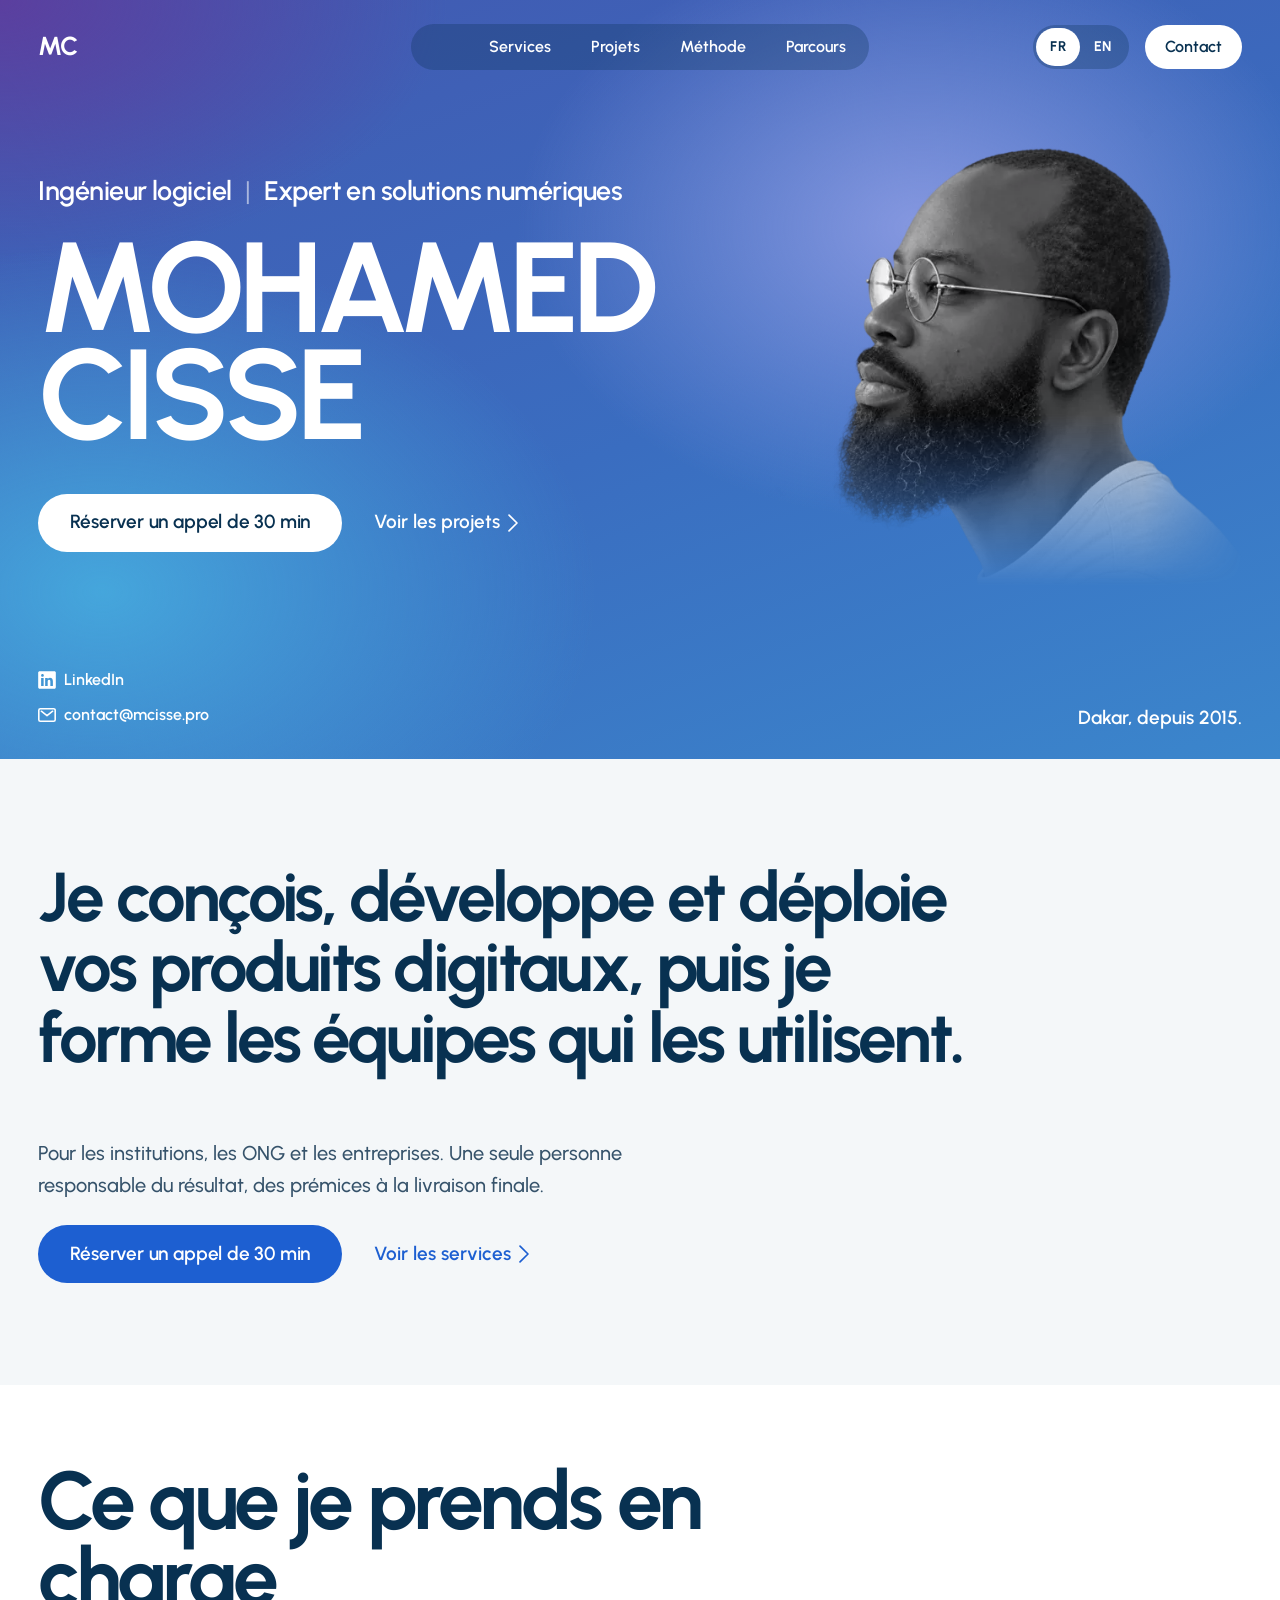
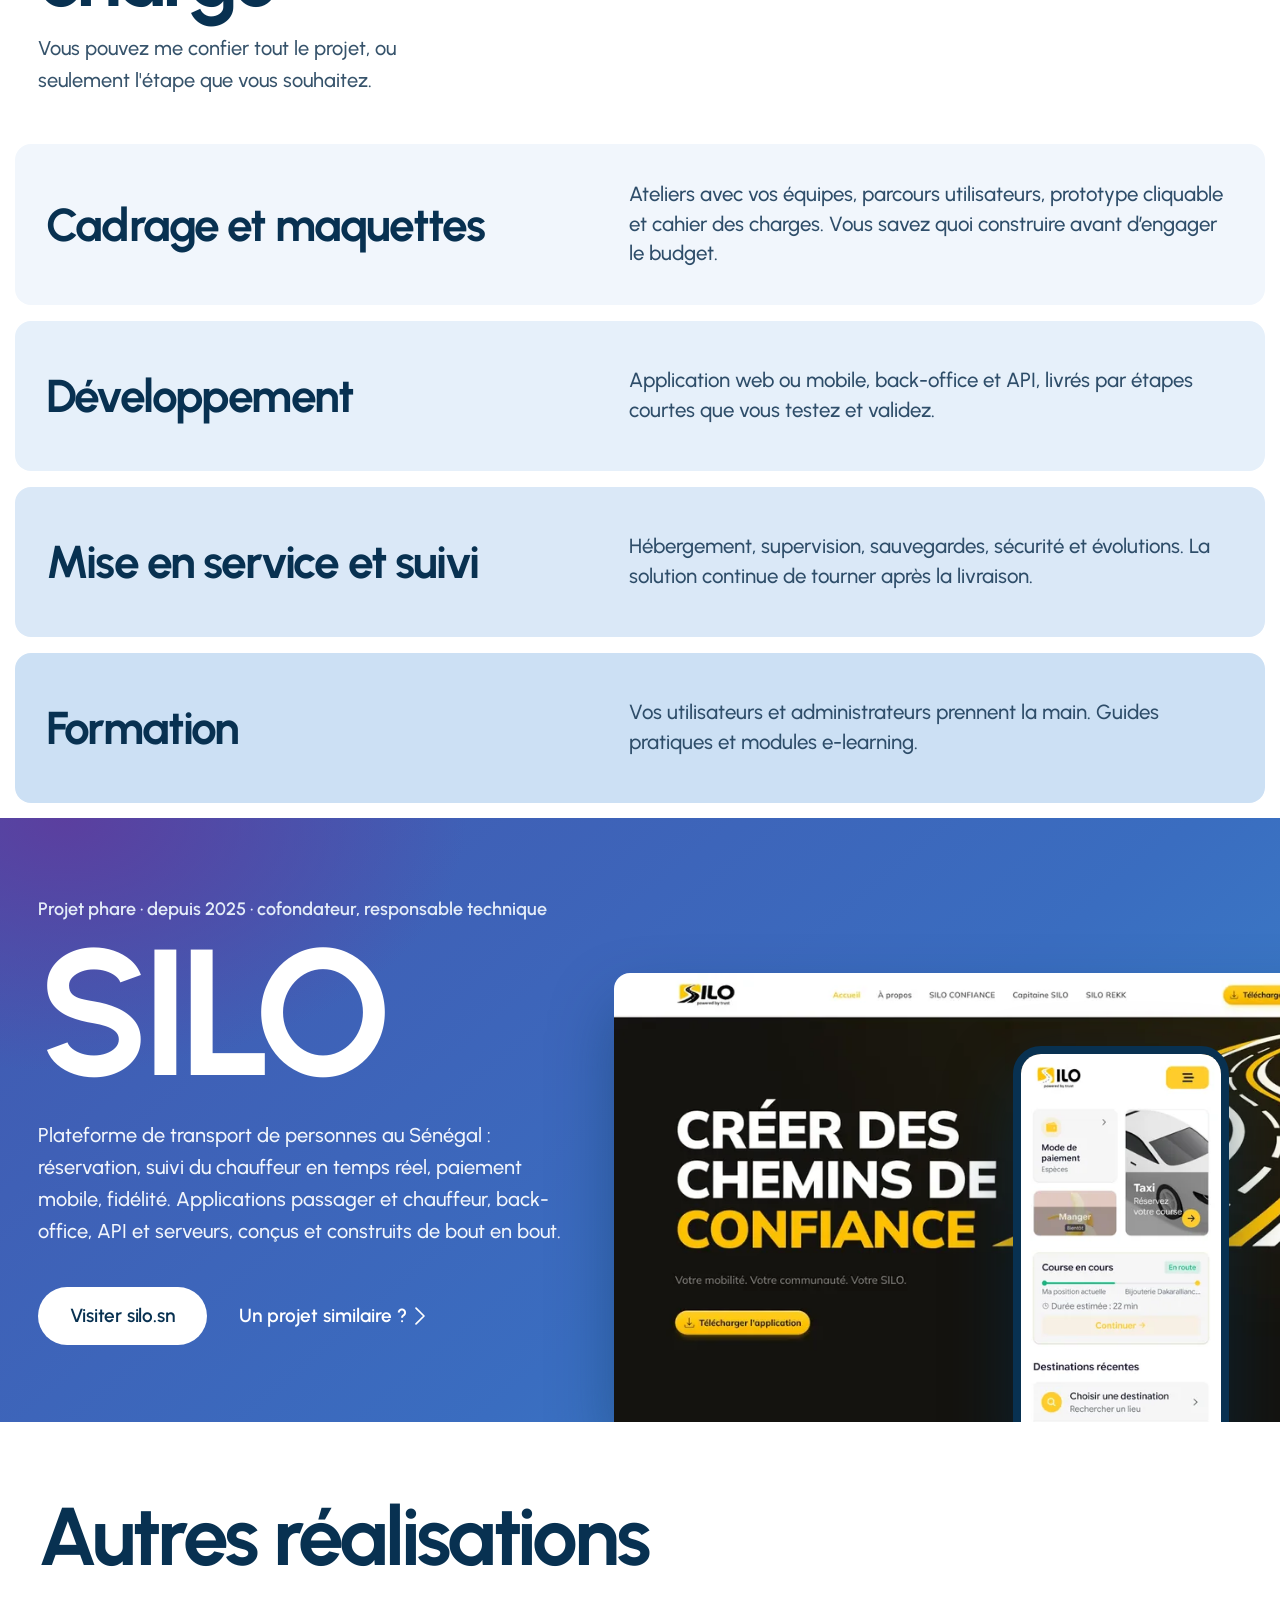
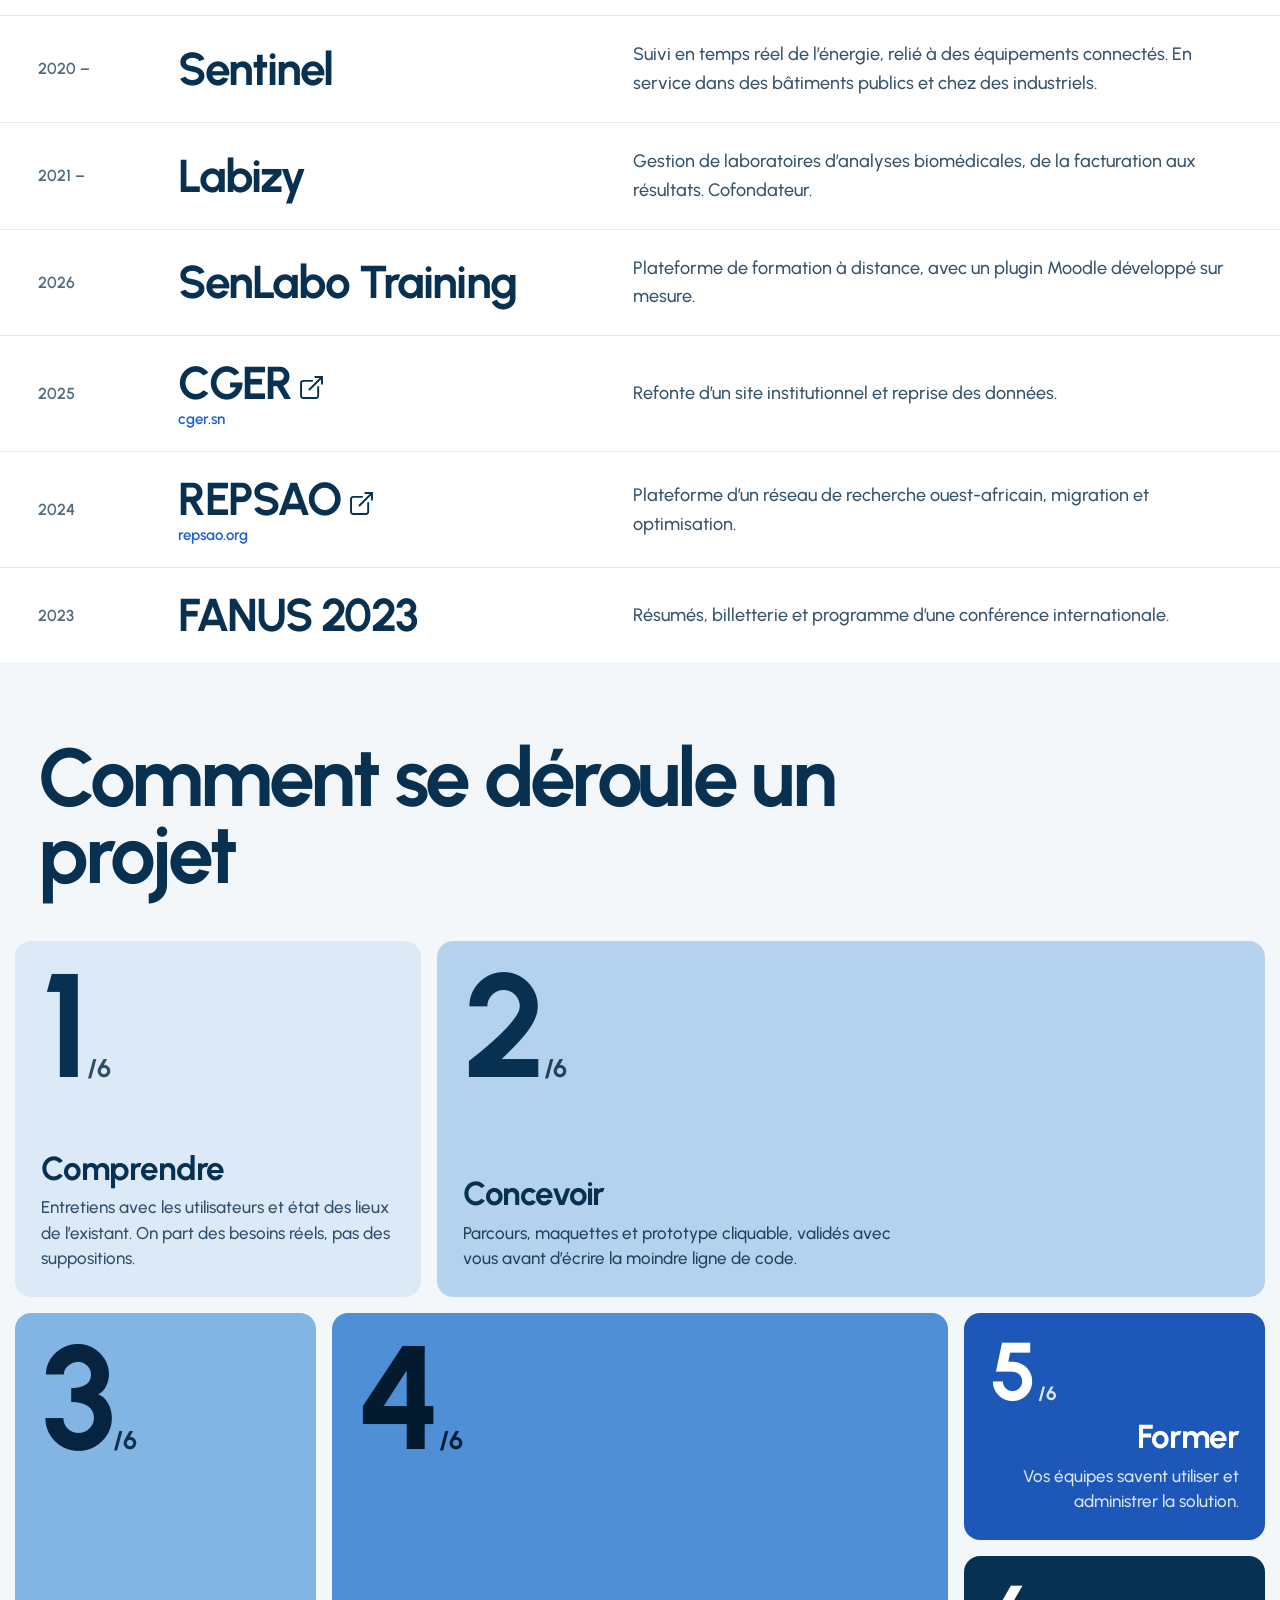
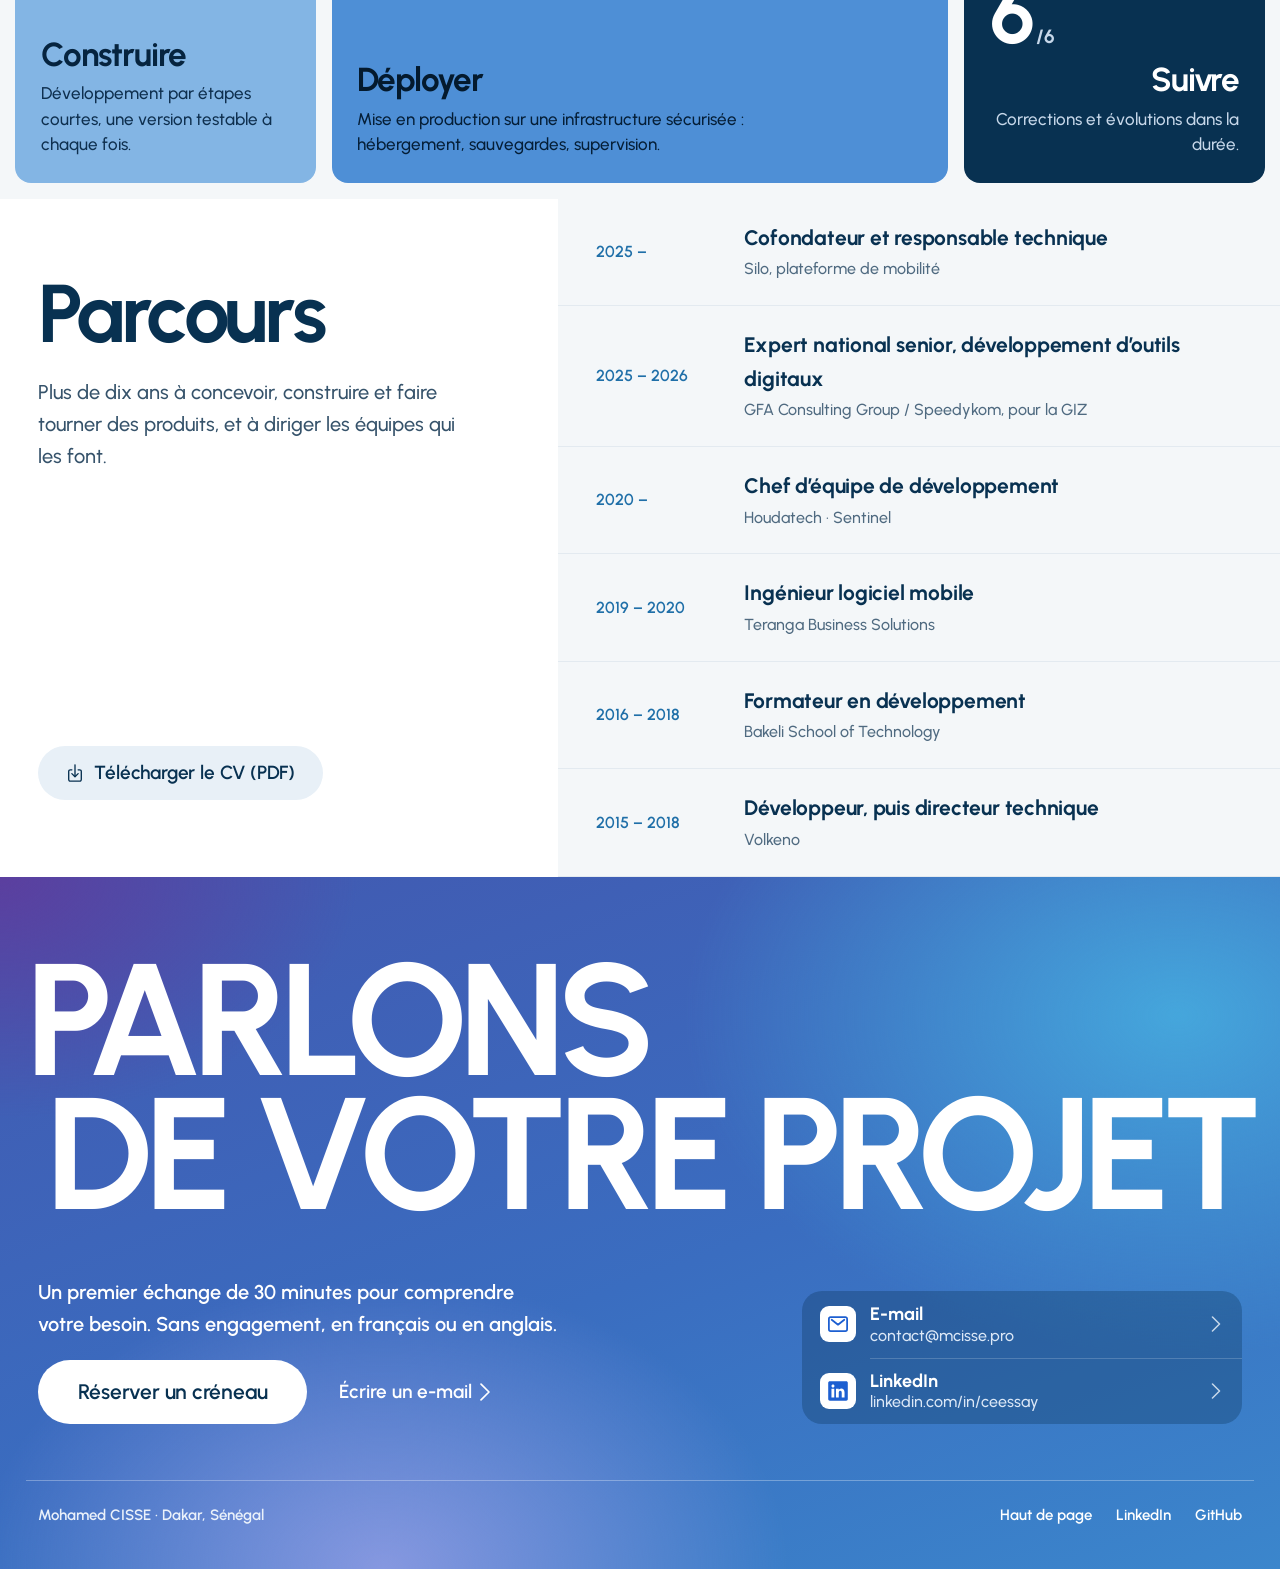
==== commit ff409ed8: "Silo : capture de l'application passager à la place de l'application chauffeur" ====
--- a/index.html
+++ b/index.html
@@ -66,31 +66,6 @@
 @media (max-width:380px){.tabbar{gap:6px!important;left:8px!important;right:8px!important}.tabbar .tab{font-size:10px!important;letter-spacing:-0.02em!important;padding-left:0!important;padding-right:0!important}.tabbar>a.tab{flex-basis:52px!important;width:52px!important;height:52px!important}}
 .ic-on{display:none}[aria-current] .ic-off{display:none}[aria-current] .ic-on{display:inline}
 html[data-section="offre"] [data-nav="offre"]:not(.cta){color:#1D5FD1!important;background-color:rgba(29,95,209,.13)!important}html[data-section="projets"] [data-nav="projets"]:not(.cta){color:#1D5FD1!important;background-color:rgba(29,95,209,.13)!important}html[data-section="methode"] [data-nav="methode"]:not(.cta){color:#1D5FD1!important;background-color:rgba(29,95,209,.13)!important}html[data-section="parcours"] [data-nav="parcours"]:not(.cta){color:#1D5FD1!important;background-color:rgba(29,95,209,.13)!important}html[data-section="contact"] .tab[data-nav="contact"]{color:#FFFFFF!important;background:#1D5FD1!important}html[data-section="contact"] .bar [data-top]{color:#1D5FD1!important;background-color:rgba(29,95,209,.13)!important}
-.line>span{display:block}
-.bar,.tabbar>div.glass{position:relative}
-.bar a,.tabbar .tab{position:relative;z-index:1}
-.pill{position:absolute;left:0;top:0;border-radius:999px;background:rgba(29,95,209,.13);opacity:0;pointer-events:none;transition:opacity .2s ease}
-html.pill-ready .bar a.item[aria-current],html.pill-ready[data-section="contact"] .bar a[data-top],html.pill-ready .tabbar div.glass .tab[aria-current]{background-color:transparent!important}
-.more svg,.row>svg,h3 .plain svg{transition:transform .2s cubic-bezier(.22,.8,.24,1)}
-@keyframes rise{from{transform:translateY(105%)}}
-@keyframes fade-up{from{opacity:0;transform:translateY(12px)}}
-@keyframes settle{from{transform:scale(1.04)}}
-@media (prefers-reduced-motion:no-preference){
-.pill{transition:opacity .2s ease,transform .4s cubic-bezier(.22,.8,.24,1),width .4s cubic-bezier(.22,.8,.24,1)}
-.more:hover svg,.row:hover>svg{transform:translateX(3px)}
-h3 .plain:hover svg{transform:translate(2px,-2px)}
-.line{clip-path:inset(-50% -10% 0 -10%)}
-#top h1 .line>span{animation:rise .9s cubic-bezier(.22,.8,.24,1) .08s both}
-#top h1 .line+.line>span{animation-delay:.16s}
-.hero-kicker{animation:fade-up .6s cubic-bezier(.22,.8,.24,1) both}
-#top h1+.ctas{animation:fade-up .6s cubic-bezier(.22,.8,.24,1) .42s both}
-.hero-portrait{animation:settle 1.2s cubic-bezier(.22,.8,.24,1) both}
-html.motion h2[data-reveal] .line>span{transform:translateY(105%)}
-html.motion h2[data-reveal].in .line>span{transform:none;transition:transform .9s cubic-bezier(.22,.8,.24,1)}
-html.motion h2[data-reveal].in .line+.line>span{transition-delay:.09s}
-html.motion [data-reveal]>li{opacity:0;translate:0 28px}
-html.motion [data-reveal]>li.in{opacity:1;translate:none;transition:opacity .5s ease var(--d,0s),translate .7s cubic-bezier(.22,.8,.24,1) var(--d,0s),transform .35s cubic-bezier(.2,.8,.2,1)}
-}
 @media (max-width:820px){.topbar{display:flex!important;justify-content:space-between}.ctas{align-self:stretch!important;flex-direction:column;justify-content:center!important;align-items:center!important}.cta-solo{align-self:center!important}.topbar nav.seg{display:none!important}html.js .stickybar,.stickybar{display:none!important}.tabbar{display:flex}.pagefoot{padding-bottom:112px!important}.bento{grid-template-columns:1fr}.bento>.tile{grid-column:auto!important;grid-row:auto!important;min-height:200px}}
 </style>
 
@@ -119,10 +94,10 @@
 
     <div style="flex-grow: 1; display: flex; flex-wrap: wrap; align-items: stretch">
       <div style="flex: 1 1 560px; min-width: 0; position: relative; z-index: 1; padding: clamp(16px, 2vw, 32px) clamp(20px, 3vw, 48px) clamp(40px, 4.5vw, 64px); display: flex; flex-direction: column; justify-content: center">
-        <p class="hero-kicker" style="margin: 0; max-width: 24em; font-size: clamp(22px, 2.1vw, 30px); line-height: 1.25; font-weight: 600; letter-spacing: -0.02em"><span style="white-space: nowrap">Ingénieur logiciel</span> <span aria-hidden="true" style="opacity: 0.55; font-weight: 400; margin: 0 0.3em">|</span> <span style="white-space: nowrap">Expert en solutions numériques</span></p>
+        <p style="margin: 0; max-width: 24em; font-size: clamp(22px, 2.1vw, 30px); line-height: 1.25; font-weight: 600; letter-spacing: -0.02em"><span style="white-space: nowrap">Ingénieur logiciel</span> <span aria-hidden="true" style="opacity: 0.55; font-weight: 400; margin: 0 0.3em">|</span> <span style="white-space: nowrap">Expert en solutions numériques</span></p>
         <h1 style="margin: clamp(16px, 2vw, 28px) 0 0; font-weight: 700; font-size: clamp(56px, 10vw, 168px); line-height: 0.84; letter-spacing: -0.05em; text-transform: uppercase">
-          <span class="line" style="display: block"><span>Mohamed</span></span>
-          <span class="line" style="display: block"><span>CISSE</span></span>
+          <span style="display: block">Mohamed</span>
+          <span style="display: block">CISSE</span>
         </h1>
         <div class="ctas" style="margin-top: clamp(32px, 3.5vw, 48px); display: flex; flex-wrap: wrap; gap: 16px 32px; align-items: center">
           <a href="https://cal.com/mcisse" target="_blank" rel="noopener" class="cta cta-white" style="color: #083151; background: #FFFFFF; font-weight: 600; font-size: 19px; letter-spacing: -0.01em; text-decoration: none; border-radius: 999px; padding: 0 32px; min-height: 58px; display: inline-flex; align-items: center">Réserver un appel de 30 min</a>
@@ -130,7 +105,7 @@
         </div>
       </div>
       <div style="flex: 1 1 420px; min-width: 0; min-height: 360px; padding: clamp(16px, 2vw, 32px) clamp(12px, 2vw, 40px) clamp(24px, 3vw, 40px) 0; box-sizing: border-box; display: flex; align-items: center; justify-content: center">
-        <img class="hero-portrait" src="/img/portrait-profil-1200.webp" alt="Portrait de profil de Mohamed CISSE" width="1200" height="1200" fetchpriority="high" srcset="/img/portrait-profil-600.webp 600w, /img/portrait-profil-900.webp 900w, /img/portrait-profil-1200.webp 1200w" sizes="(max-width: 612px) calc(100vw - 12px), (max-width: 1050px) 600px, (max-width: 1490px) calc(45vw - 70px), 600px" style="display: block; width: 100%; max-width: 600px; height: auto; max-height: 600px; object-fit: contain; object-position: center; -webkit-mask-image: linear-gradient(to bottom, #000 58%, rgba(0, 0, 0, 0) 92%), linear-gradient(to left, rgba(0, 0, 0, 0) 2%, #000 22%); -webkit-mask-composite: source-in; mask-image: linear-gradient(to bottom, #000 58%, rgba(0, 0, 0, 0) 92%), linear-gradient(to left, rgba(0, 0, 0, 0) 2%, #000 22%); mask-composite: intersect">
+        <img src="/img/portrait-profil-1200.webp" alt="Portrait de profil de Mohamed CISSE" width="1200" height="1200" fetchpriority="high" srcset="/img/portrait-profil-600.webp 600w, /img/portrait-profil-900.webp 900w, /img/portrait-profil-1200.webp 1200w" sizes="(max-width: 612px) calc(100vw - 12px), (max-width: 1050px) 600px, (max-width: 1490px) calc(45vw - 70px), 600px" style="display: block; width: 100%; max-width: 600px; height: auto; max-height: 600px; object-fit: contain; object-position: center; -webkit-mask-image: linear-gradient(to bottom, #000 58%, rgba(0, 0, 0, 0) 92%), linear-gradient(to left, rgba(0, 0, 0, 0) 2%, #000 22%); -webkit-mask-composite: source-in; mask-image: linear-gradient(to bottom, #000 58%, rgba(0, 0, 0, 0) 92%), linear-gradient(to left, rgba(0, 0, 0, 0) 2%, #000 22%); mask-composite: intersect">
       </div>
     </div>
     <div style="position: relative; z-index: 1; padding: 0 clamp(20px, 3vw, 48px) 28px; display: flex; flex-wrap: wrap; gap: 16px 48px; justify-content: space-between; align-items: flex-end">
@@ -203,7 +178,7 @@
     </div>
     <div style="flex: 1.25 1 520px; min-width: 0; position: relative; min-height: clamp(300px, 42vw, 560px)">
       <img loading="lazy" src="/img/silo-site.webp" srcset="/img/silo-site-700.webp 700w, /img/silo-site-900.webp 900w, /img/silo-site.webp 1200w" sizes="(max-width: 980px) 118vw, 62vw" alt="Site web de Silo" style="position: absolute; left: 0; bottom: 0; width: 118%; height: auto; display: block; border-radius: 16px 0 0 0; box-shadow: 0 32px 64px rgba(8, 49, 81, 0.4)">
-      <img loading="lazy" src="/img/silo-chauffeur.webp" srcset="/img/silo-chauffeur-240.webp 240w, /img/silo-chauffeur.webp 420w" sizes="(max-width: 820px) 30vw, 14vw" alt="Application chauffeur Silo" style="position: absolute; right: clamp(20px, 4vw, 72px); bottom: -40px; width: 30%; aspect-ratio: 9 / 18; object-fit: cover; object-position: top; display: block; border-radius: 28px; border: 8px solid #083151; box-shadow: 0 32px 64px rgba(8, 49, 81, 0.5)">
+      <img loading="lazy" src="/img/silo-passager-420.webp" srcset="/img/silo-passager-240.webp 240w, /img/silo-passager-420.webp 420w, /img/silo-passager-640.webp 640w" sizes="(max-width: 980px) 30vw, 16vw" alt="Application passager Silo" style="position: absolute; right: clamp(20px, 4vw, 72px); bottom: -40px; width: 30%; aspect-ratio: 9 / 18; object-fit: cover; object-position: top; display: block; border-radius: 28px; border: 8px solid #083151; box-shadow: 0 32px 64px rgba(8, 49, 81, 0.5)">
     </div>
   </section>
 
@@ -245,7 +220,7 @@
 
   <section id="methode" style="box-sizing: border-box; background: #F4F7F9; padding: clamp(56px, 6vw, 96px) clamp(12px, 1.2vw, 16px) clamp(12px, 1.2vw, 16px)">
     <h2 style="margin: 0; padding: 0 clamp(8px, 1.8vw, 32px) 48px; font-size: clamp(44px, 6.4vw, 104px); line-height: 0.94; font-weight: 700; letter-spacing: -0.045em; max-width: 11em">Comment se déroule un projet</h2>
-    <ol class="bento" data-reveal style="margin: 0; padding: 0; list-style: none">
+    <ol class="bento" style="margin: 0; padding: 0; list-style: none">
       <li class="tile" style="grid-column: span 4; grid-row: span 2; background: #DCEAF7; color: #083151; border-radius: 16px; padding: clamp(20px, 2vw, 28px); display: flex; flex-direction: column; justify-content: space-between; gap: 16px 24px; overflow: hidden">
         <p style="margin: 0; display: flex; align-items: baseline; gap: 6px; line-height: 0.8; font-weight: 700"><span style="font-size: clamp(104px, 11.5vw, 184px); letter-spacing: -0.06em; font-variant-numeric: tabular-nums">1</span><span style="font-size: clamp(22px, 2vw, 30px); letter-spacing: -0.02em; color: #2E4D69">/6</span><span style="position: absolute; width: 1px; height: 1px; overflow: hidden; clip: rect(0 0 0 0); white-space: nowrap">Étape 1 sur 6</span></p>
         <div style="flex: 0 0 auto; min-width: 0">
@@ -335,7 +310,7 @@
   </section>
 
   <section id="contact" style="box-sizing: border-box; color: #FFFFFF; background: radial-gradient(55% 70% at 92% 20%, #45A6DC 0%, rgba(69, 166, 220, 0) 70%), radial-gradient(45% 60% at 30% 100%, #8698E0 0%, rgba(134, 152, 224, 0) 70%), radial-gradient(40% 50% at 0% 0%, #5B3F9F 0%, rgba(91, 63, 159, 0) 70%), linear-gradient(160deg, #4258B0 0%, #3A6DC0 55%, #3B86CC 100%); padding: clamp(56px, 6vw, 96px) clamp(16px, 2vw, 32px) 32px; display: flex; flex-direction: column; justify-content: space-between; gap: 56px">
-    <h2 data-reveal style="margin: 0; font-size: clamp(56px, 12.4vw, 190px); line-height: 0.84; font-weight: 700; letter-spacing: -0.05em; text-transform: uppercase"><span class="line" style="display: block"><span>Parlons</span></span><span class="line" style="display: block; text-align: right"><span>de votre projet</span></span></h2>
+    <h2 style="margin: 0; font-size: clamp(56px, 12.4vw, 190px); line-height: 0.84; font-weight: 700; letter-spacing: -0.05em; text-transform: uppercase"><span style="display: block">Parlons</span><span style="display: block; text-align: right">de votre projet</span></h2>
     <div style="display: flex; flex-wrap: wrap; gap: 32px 64px; align-items: flex-end; justify-content: space-between; padding: 0 clamp(4px, 1vw, 16px)">
       <div style="flex: 1 1 420px; display: flex; flex-direction: column; gap: 20px; align-items: flex-start">
         <p style="margin: 0; max-width: 26em; font-size: 20px; font-weight: 600">Un premier échange de 30 minutes pour comprendre votre besoin. Sans engagement, en français ou en anglais.</p>
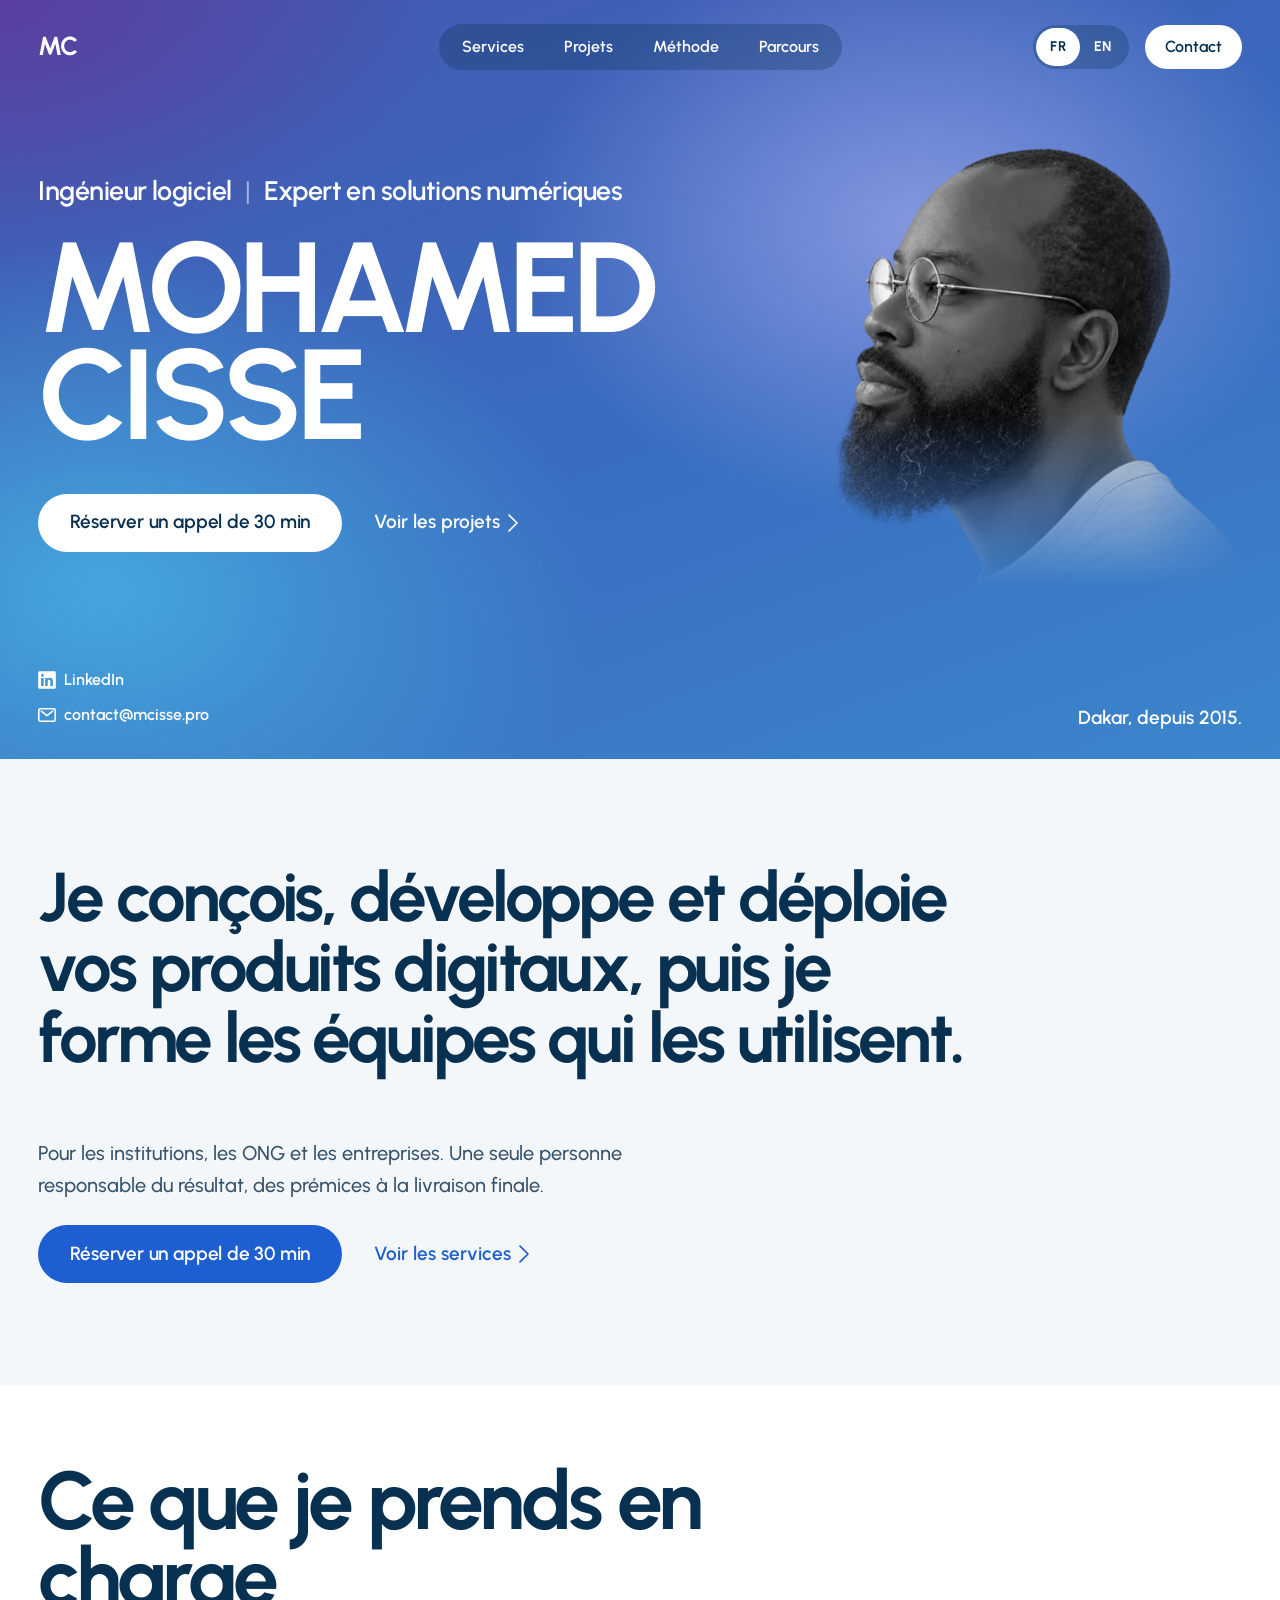
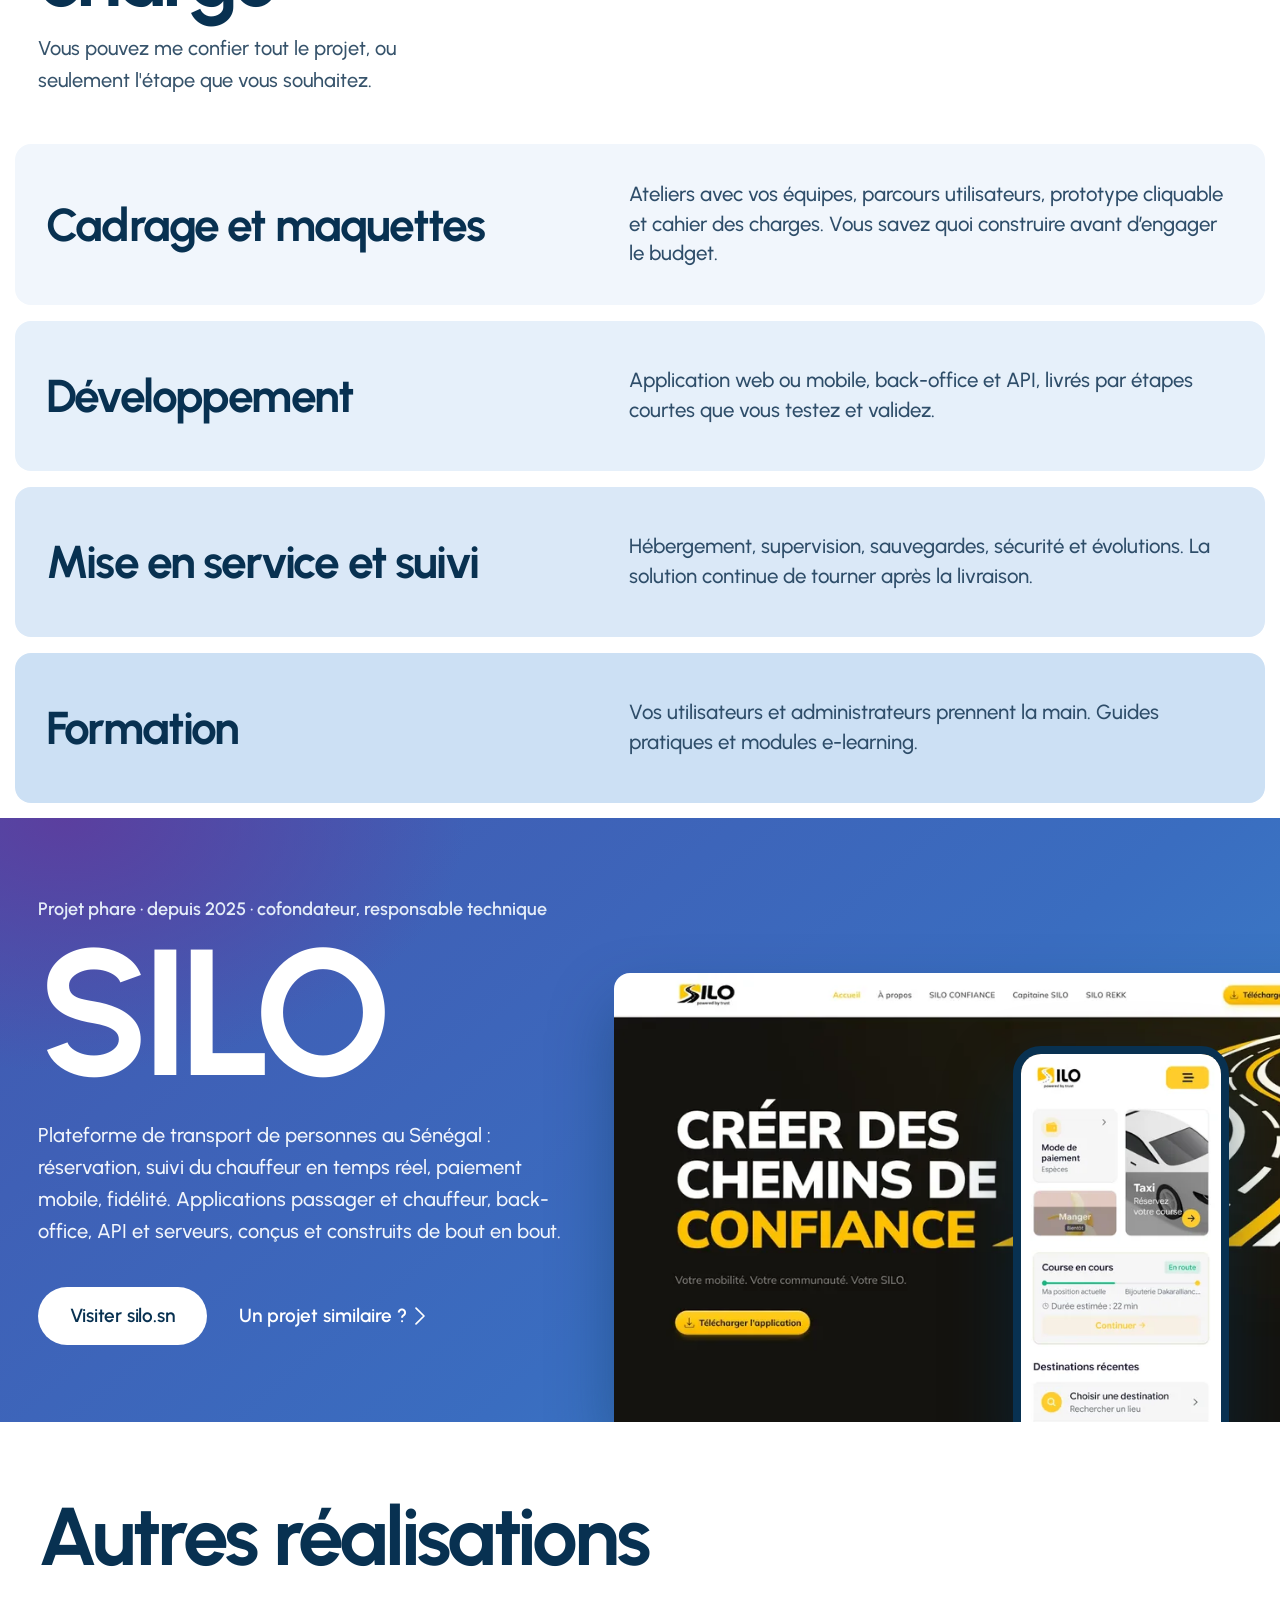
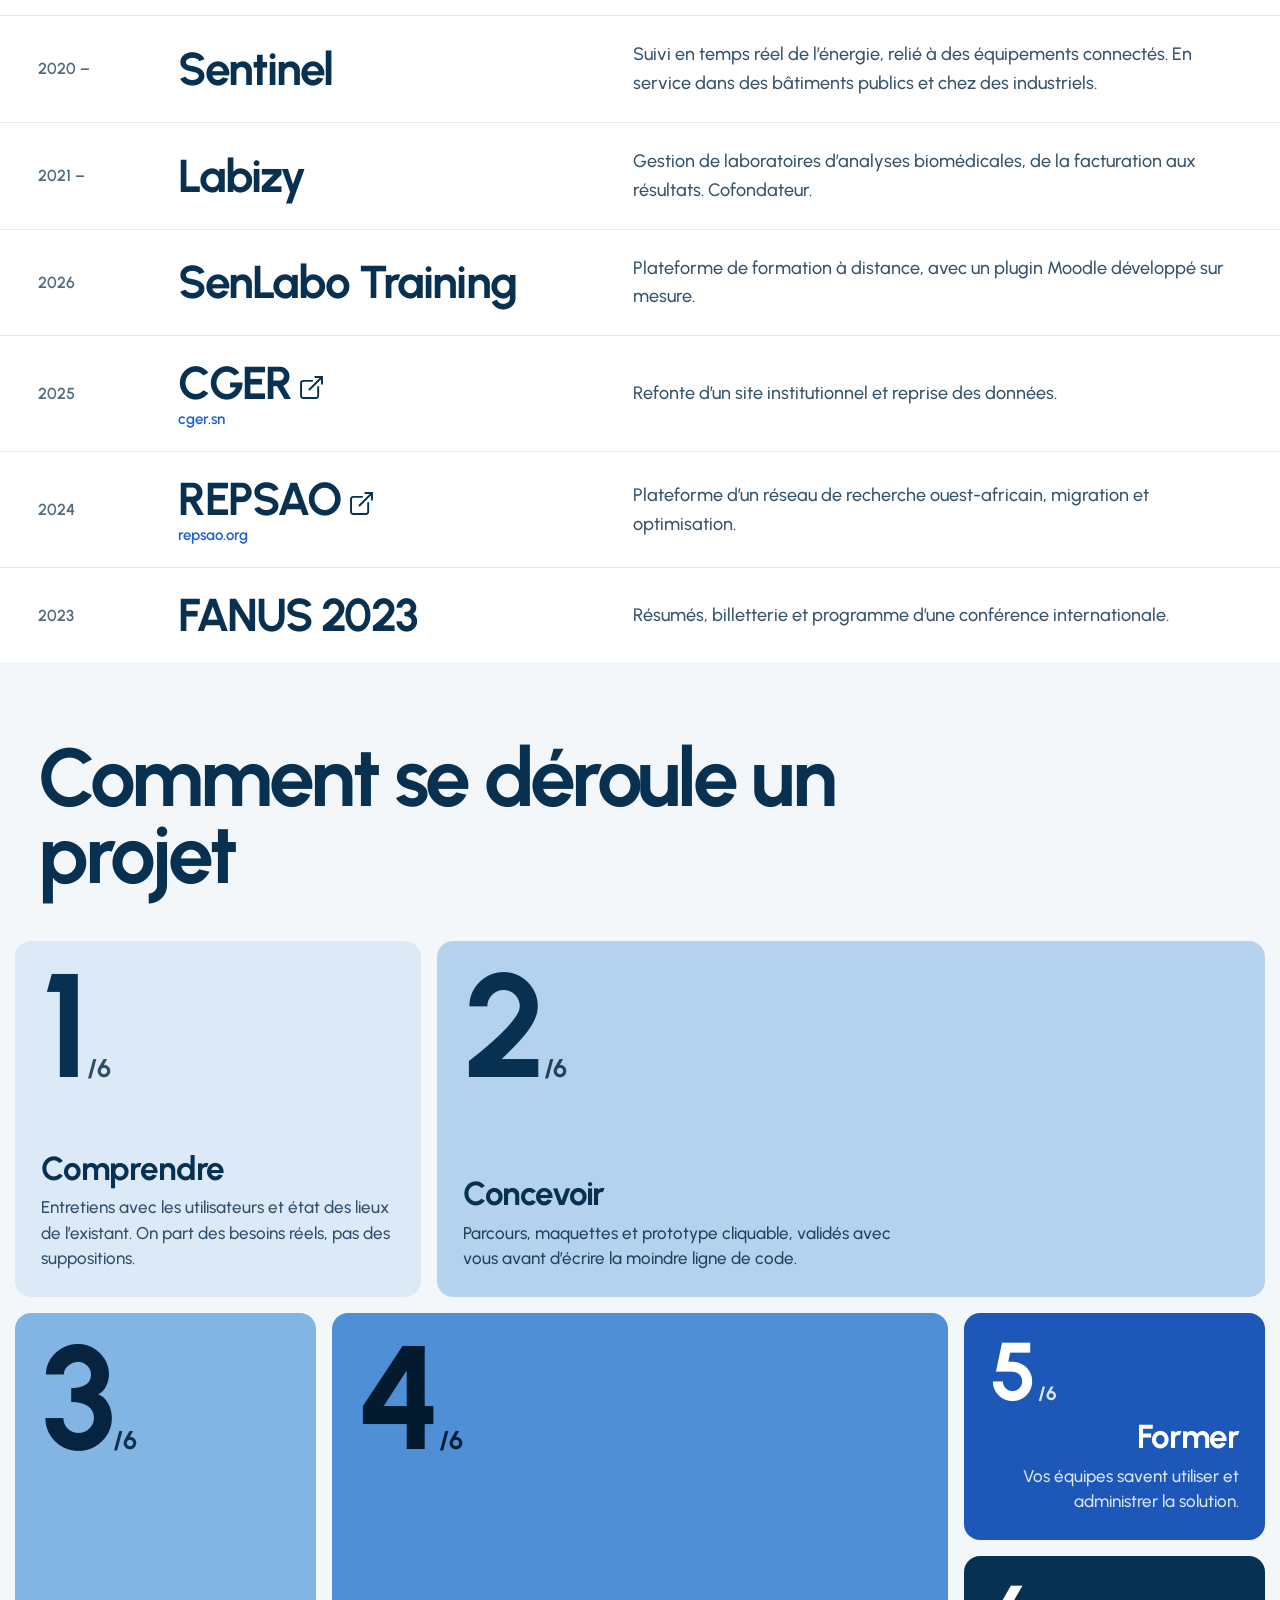
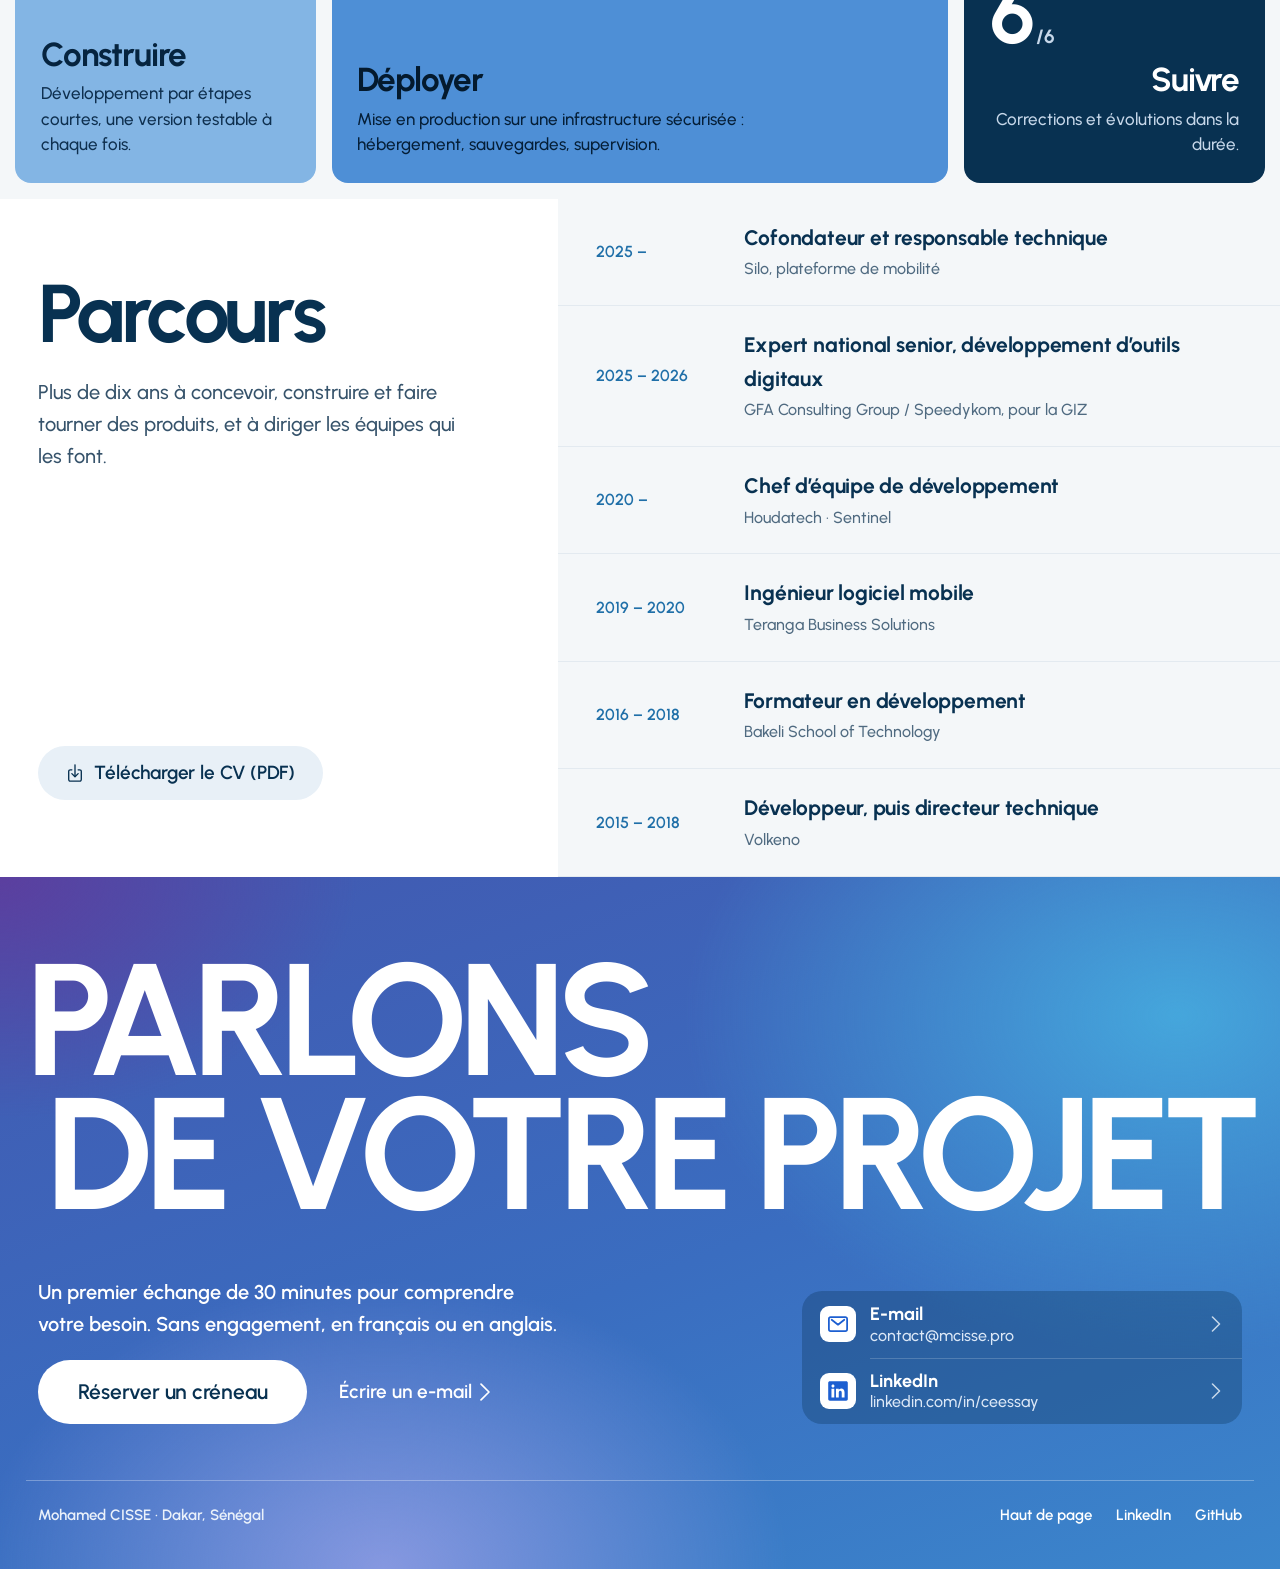
==== commit 41ed45ec: "Rétablit les animations de dc491b5 écrasées par la reconstruction (seule l'image Silo change)" ====
--- a/index.html
+++ b/index.html
@@ -66,6 +66,31 @@
 @media (max-width:380px){.tabbar{gap:6px!important;left:8px!important;right:8px!important}.tabbar .tab{font-size:10px!important;letter-spacing:-0.02em!important;padding-left:0!important;padding-right:0!important}.tabbar>a.tab{flex-basis:52px!important;width:52px!important;height:52px!important}}
 .ic-on{display:none}[aria-current] .ic-off{display:none}[aria-current] .ic-on{display:inline}
 html[data-section="offre"] [data-nav="offre"]:not(.cta){color:#1D5FD1!important;background-color:rgba(29,95,209,.13)!important}html[data-section="projets"] [data-nav="projets"]:not(.cta){color:#1D5FD1!important;background-color:rgba(29,95,209,.13)!important}html[data-section="methode"] [data-nav="methode"]:not(.cta){color:#1D5FD1!important;background-color:rgba(29,95,209,.13)!important}html[data-section="parcours"] [data-nav="parcours"]:not(.cta){color:#1D5FD1!important;background-color:rgba(29,95,209,.13)!important}html[data-section="contact"] .tab[data-nav="contact"]{color:#FFFFFF!important;background:#1D5FD1!important}html[data-section="contact"] .bar [data-top]{color:#1D5FD1!important;background-color:rgba(29,95,209,.13)!important}
+.line>span{display:block}
+.bar,.tabbar>div.glass{position:relative}
+.bar a,.tabbar .tab{position:relative;z-index:1}
+.pill{position:absolute;left:0;top:0;border-radius:999px;background:rgba(29,95,209,.13);opacity:0;pointer-events:none;transition:opacity .2s ease}
+html.pill-ready .bar a.item[aria-current],html.pill-ready[data-section="contact"] .bar a[data-top],html.pill-ready .tabbar div.glass .tab[aria-current]{background-color:transparent!important}
+.more svg,.row>svg,h3 .plain svg{transition:transform .2s cubic-bezier(.22,.8,.24,1)}
+@keyframes rise{from{transform:translateY(105%)}}
+@keyframes fade-up{from{opacity:0;transform:translateY(12px)}}
+@keyframes settle{from{transform:scale(1.04)}}
+@media (prefers-reduced-motion:no-preference){
+.pill{transition:opacity .2s ease,transform .4s cubic-bezier(.22,.8,.24,1),width .4s cubic-bezier(.22,.8,.24,1)}
+.more:hover svg,.row:hover>svg{transform:translateX(3px)}
+h3 .plain:hover svg{transform:translate(2px,-2px)}
+.line{clip-path:inset(-50% -10% 0 -10%)}
+#top h1 .line>span{animation:rise .9s cubic-bezier(.22,.8,.24,1) .08s both}
+#top h1 .line+.line>span{animation-delay:.16s}
+.hero-kicker{animation:fade-up .6s cubic-bezier(.22,.8,.24,1) both}
+#top h1+.ctas{animation:fade-up .6s cubic-bezier(.22,.8,.24,1) .42s both}
+.hero-portrait{animation:settle 1.2s cubic-bezier(.22,.8,.24,1) both}
+html.motion h2[data-reveal] .line>span{transform:translateY(105%)}
+html.motion h2[data-reveal].in .line>span{transform:none;transition:transform .9s cubic-bezier(.22,.8,.24,1)}
+html.motion h2[data-reveal].in .line+.line>span{transition-delay:.09s}
+html.motion [data-reveal]>li{opacity:0;translate:0 28px}
+html.motion [data-reveal]>li.in{opacity:1;translate:none;transition:opacity .5s ease var(--d,0s),translate .7s cubic-bezier(.22,.8,.24,1) var(--d,0s),transform .35s cubic-bezier(.2,.8,.2,1)}
+}
 @media (max-width:820px){.topbar{display:flex!important;justify-content:space-between}.ctas{align-self:stretch!important;flex-direction:column;justify-content:center!important;align-items:center!important}.cta-solo{align-self:center!important}.topbar nav.seg{display:none!important}html.js .stickybar,.stickybar{display:none!important}.tabbar{display:flex}.pagefoot{padding-bottom:112px!important}.bento{grid-template-columns:1fr}.bento>.tile{grid-column:auto!important;grid-row:auto!important;min-height:200px}}
 </style>
 
@@ -94,10 +119,10 @@
 
     <div style="flex-grow: 1; display: flex; flex-wrap: wrap; align-items: stretch">
       <div style="flex: 1 1 560px; min-width: 0; position: relative; z-index: 1; padding: clamp(16px, 2vw, 32px) clamp(20px, 3vw, 48px) clamp(40px, 4.5vw, 64px); display: flex; flex-direction: column; justify-content: center">
-        <p style="margin: 0; max-width: 24em; font-size: clamp(22px, 2.1vw, 30px); line-height: 1.25; font-weight: 600; letter-spacing: -0.02em"><span style="white-space: nowrap">Ingénieur logiciel</span> <span aria-hidden="true" style="opacity: 0.55; font-weight: 400; margin: 0 0.3em">|</span> <span style="white-space: nowrap">Expert en solutions numériques</span></p>
+        <p class="hero-kicker" style="margin: 0; max-width: 24em; font-size: clamp(22px, 2.1vw, 30px); line-height: 1.25; font-weight: 600; letter-spacing: -0.02em"><span style="white-space: nowrap">Ingénieur logiciel</span> <span aria-hidden="true" style="opacity: 0.55; font-weight: 400; margin: 0 0.3em">|</span> <span style="white-space: nowrap">Expert en solutions numériques</span></p>
         <h1 style="margin: clamp(16px, 2vw, 28px) 0 0; font-weight: 700; font-size: clamp(56px, 10vw, 168px); line-height: 0.84; letter-spacing: -0.05em; text-transform: uppercase">
-          <span style="display: block">Mohamed</span>
-          <span style="display: block">CISSE</span>
+          <span class="line" style="display: block"><span>Mohamed</span></span>
+          <span class="line" style="display: block"><span>CISSE</span></span>
         </h1>
         <div class="ctas" style="margin-top: clamp(32px, 3.5vw, 48px); display: flex; flex-wrap: wrap; gap: 16px 32px; align-items: center">
           <a href="https://cal.com/mcisse" target="_blank" rel="noopener" class="cta cta-white" style="color: #083151; background: #FFFFFF; font-weight: 600; font-size: 19px; letter-spacing: -0.01em; text-decoration: none; border-radius: 999px; padding: 0 32px; min-height: 58px; display: inline-flex; align-items: center">Réserver un appel de 30 min</a>
@@ -105,7 +130,7 @@
         </div>
       </div>
       <div style="flex: 1 1 420px; min-width: 0; min-height: 360px; padding: clamp(16px, 2vw, 32px) clamp(12px, 2vw, 40px) clamp(24px, 3vw, 40px) 0; box-sizing: border-box; display: flex; align-items: center; justify-content: center">
-        <img src="/img/portrait-profil-1200.webp" alt="Portrait de profil de Mohamed CISSE" width="1200" height="1200" fetchpriority="high" srcset="/img/portrait-profil-600.webp 600w, /img/portrait-profil-900.webp 900w, /img/portrait-profil-1200.webp 1200w" sizes="(max-width: 612px) calc(100vw - 12px), (max-width: 1050px) 600px, (max-width: 1490px) calc(45vw - 70px), 600px" style="display: block; width: 100%; max-width: 600px; height: auto; max-height: 600px; object-fit: contain; object-position: center; -webkit-mask-image: linear-gradient(to bottom, #000 58%, rgba(0, 0, 0, 0) 92%), linear-gradient(to left, rgba(0, 0, 0, 0) 2%, #000 22%); -webkit-mask-composite: source-in; mask-image: linear-gradient(to bottom, #000 58%, rgba(0, 0, 0, 0) 92%), linear-gradient(to left, rgba(0, 0, 0, 0) 2%, #000 22%); mask-composite: intersect">
+        <img class="hero-portrait" src="/img/portrait-profil-1200.webp" alt="Portrait de profil de Mohamed CISSE" width="1200" height="1200" fetchpriority="high" srcset="/img/portrait-profil-600.webp 600w, /img/portrait-profil-900.webp 900w, /img/portrait-profil-1200.webp 1200w" sizes="(max-width: 612px) calc(100vw - 12px), (max-width: 1050px) 600px, (max-width: 1490px) calc(45vw - 70px), 600px" style="display: block; width: 100%; max-width: 600px; height: auto; max-height: 600px; object-fit: contain; object-position: center; -webkit-mask-image: linear-gradient(to bottom, #000 58%, rgba(0, 0, 0, 0) 92%), linear-gradient(to left, rgba(0, 0, 0, 0) 2%, #000 22%); -webkit-mask-composite: source-in; mask-image: linear-gradient(to bottom, #000 58%, rgba(0, 0, 0, 0) 92%), linear-gradient(to left, rgba(0, 0, 0, 0) 2%, #000 22%); mask-composite: intersect">
       </div>
     </div>
     <div style="position: relative; z-index: 1; padding: 0 clamp(20px, 3vw, 48px) 28px; display: flex; flex-wrap: wrap; gap: 16px 48px; justify-content: space-between; align-items: flex-end">
@@ -220,7 +245,7 @@
 
   <section id="methode" style="box-sizing: border-box; background: #F4F7F9; padding: clamp(56px, 6vw, 96px) clamp(12px, 1.2vw, 16px) clamp(12px, 1.2vw, 16px)">
     <h2 style="margin: 0; padding: 0 clamp(8px, 1.8vw, 32px) 48px; font-size: clamp(44px, 6.4vw, 104px); line-height: 0.94; font-weight: 700; letter-spacing: -0.045em; max-width: 11em">Comment se déroule un projet</h2>
-    <ol class="bento" style="margin: 0; padding: 0; list-style: none">
+    <ol class="bento" data-reveal style="margin: 0; padding: 0; list-style: none">
       <li class="tile" style="grid-column: span 4; grid-row: span 2; background: #DCEAF7; color: #083151; border-radius: 16px; padding: clamp(20px, 2vw, 28px); display: flex; flex-direction: column; justify-content: space-between; gap: 16px 24px; overflow: hidden">
         <p style="margin: 0; display: flex; align-items: baseline; gap: 6px; line-height: 0.8; font-weight: 700"><span style="font-size: clamp(104px, 11.5vw, 184px); letter-spacing: -0.06em; font-variant-numeric: tabular-nums">1</span><span style="font-size: clamp(22px, 2vw, 30px); letter-spacing: -0.02em; color: #2E4D69">/6</span><span style="position: absolute; width: 1px; height: 1px; overflow: hidden; clip: rect(0 0 0 0); white-space: nowrap">Étape 1 sur 6</span></p>
         <div style="flex: 0 0 auto; min-width: 0">
@@ -310,7 +335,7 @@
   </section>
 
   <section id="contact" style="box-sizing: border-box; color: #FFFFFF; background: radial-gradient(55% 70% at 92% 20%, #45A6DC 0%, rgba(69, 166, 220, 0) 70%), radial-gradient(45% 60% at 30% 100%, #8698E0 0%, rgba(134, 152, 224, 0) 70%), radial-gradient(40% 50% at 0% 0%, #5B3F9F 0%, rgba(91, 63, 159, 0) 70%), linear-gradient(160deg, #4258B0 0%, #3A6DC0 55%, #3B86CC 100%); padding: clamp(56px, 6vw, 96px) clamp(16px, 2vw, 32px) 32px; display: flex; flex-direction: column; justify-content: space-between; gap: 56px">
-    <h2 style="margin: 0; font-size: clamp(56px, 12.4vw, 190px); line-height: 0.84; font-weight: 700; letter-spacing: -0.05em; text-transform: uppercase"><span style="display: block">Parlons</span><span style="display: block; text-align: right">de votre projet</span></h2>
+    <h2 data-reveal style="margin: 0; font-size: clamp(56px, 12.4vw, 190px); line-height: 0.84; font-weight: 700; letter-spacing: -0.05em; text-transform: uppercase"><span class="line" style="display: block"><span>Parlons</span></span><span class="line" style="display: block; text-align: right"><span>de votre projet</span></span></h2>
     <div style="display: flex; flex-wrap: wrap; gap: 32px 64px; align-items: flex-end; justify-content: space-between; padding: 0 clamp(4px, 1vw, 16px)">
       <div style="flex: 1 1 420px; display: flex; flex-direction: column; gap: 20px; align-items: flex-start">
         <p style="margin: 0; max-width: 26em; font-size: 20px; font-weight: 600">Un premier échange de 30 minutes pour comprendre votre besoin. Sans engagement, en français ou en anglais.</p>
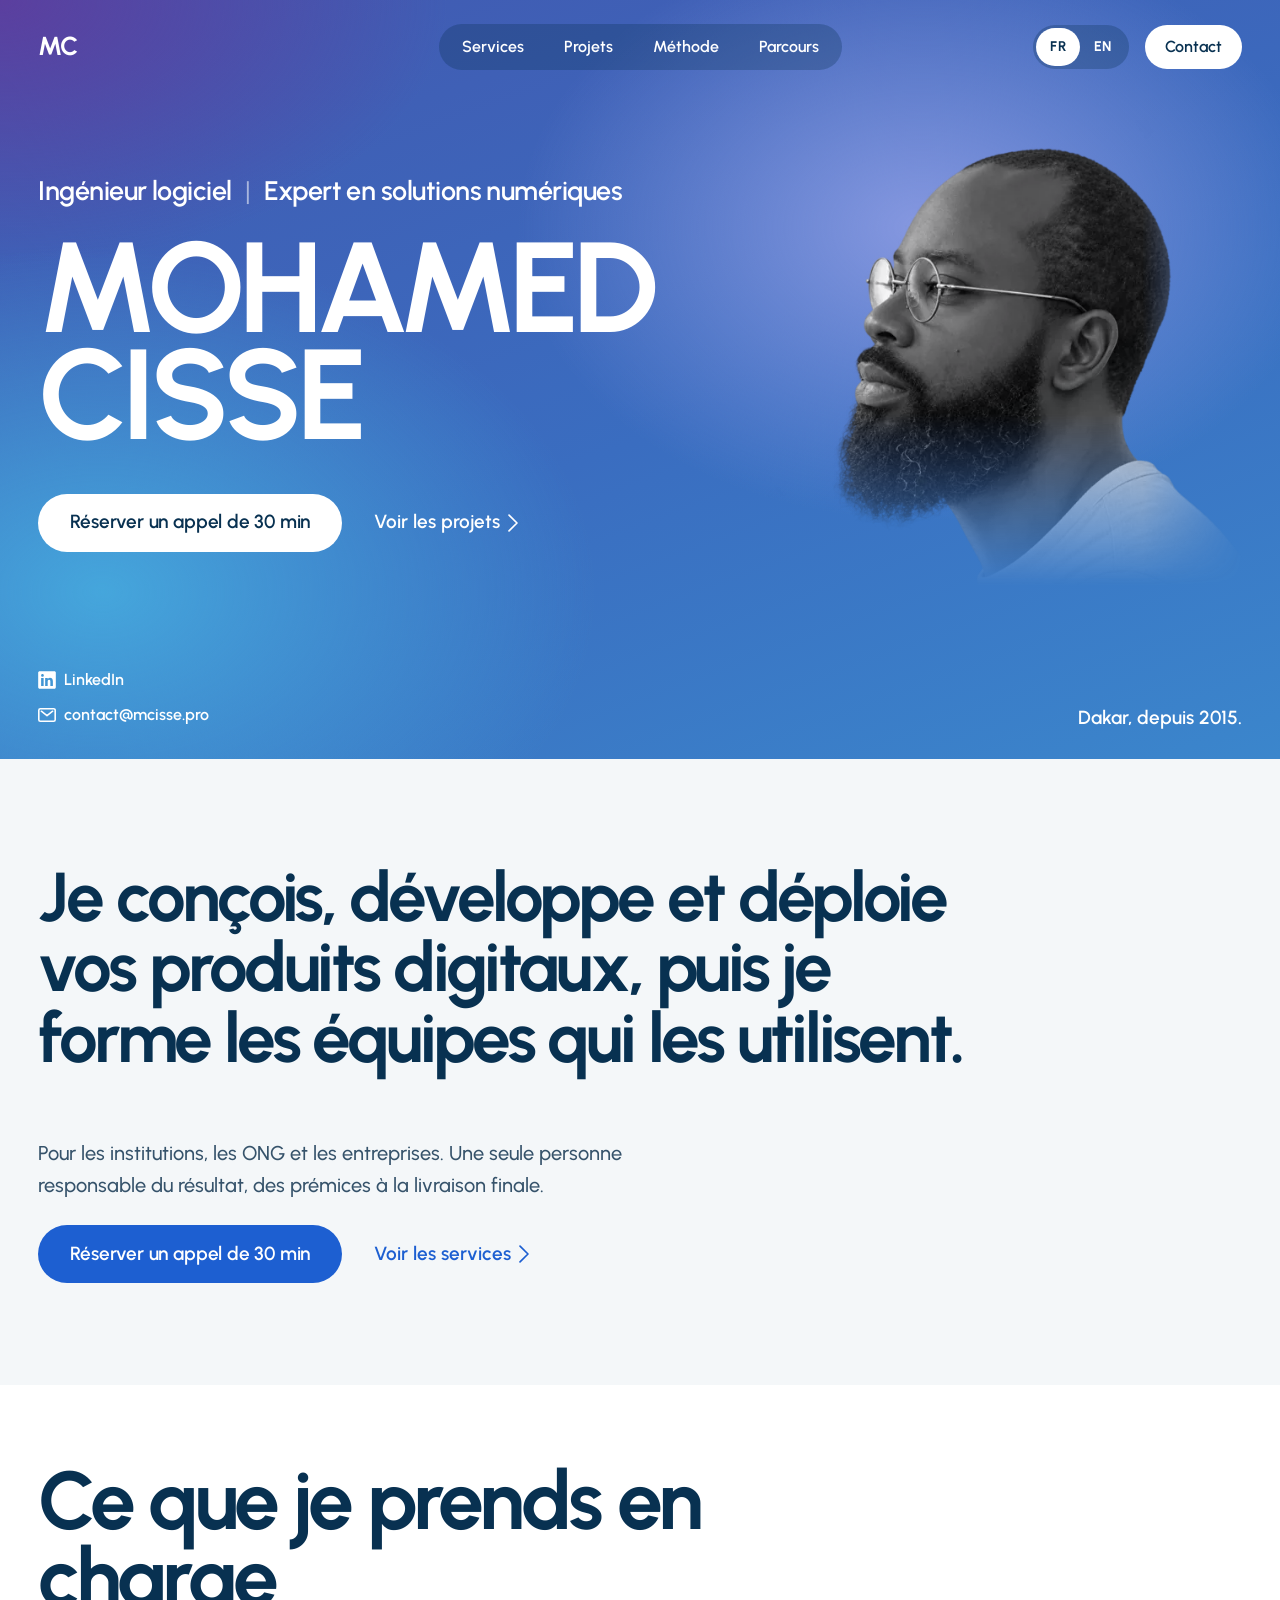
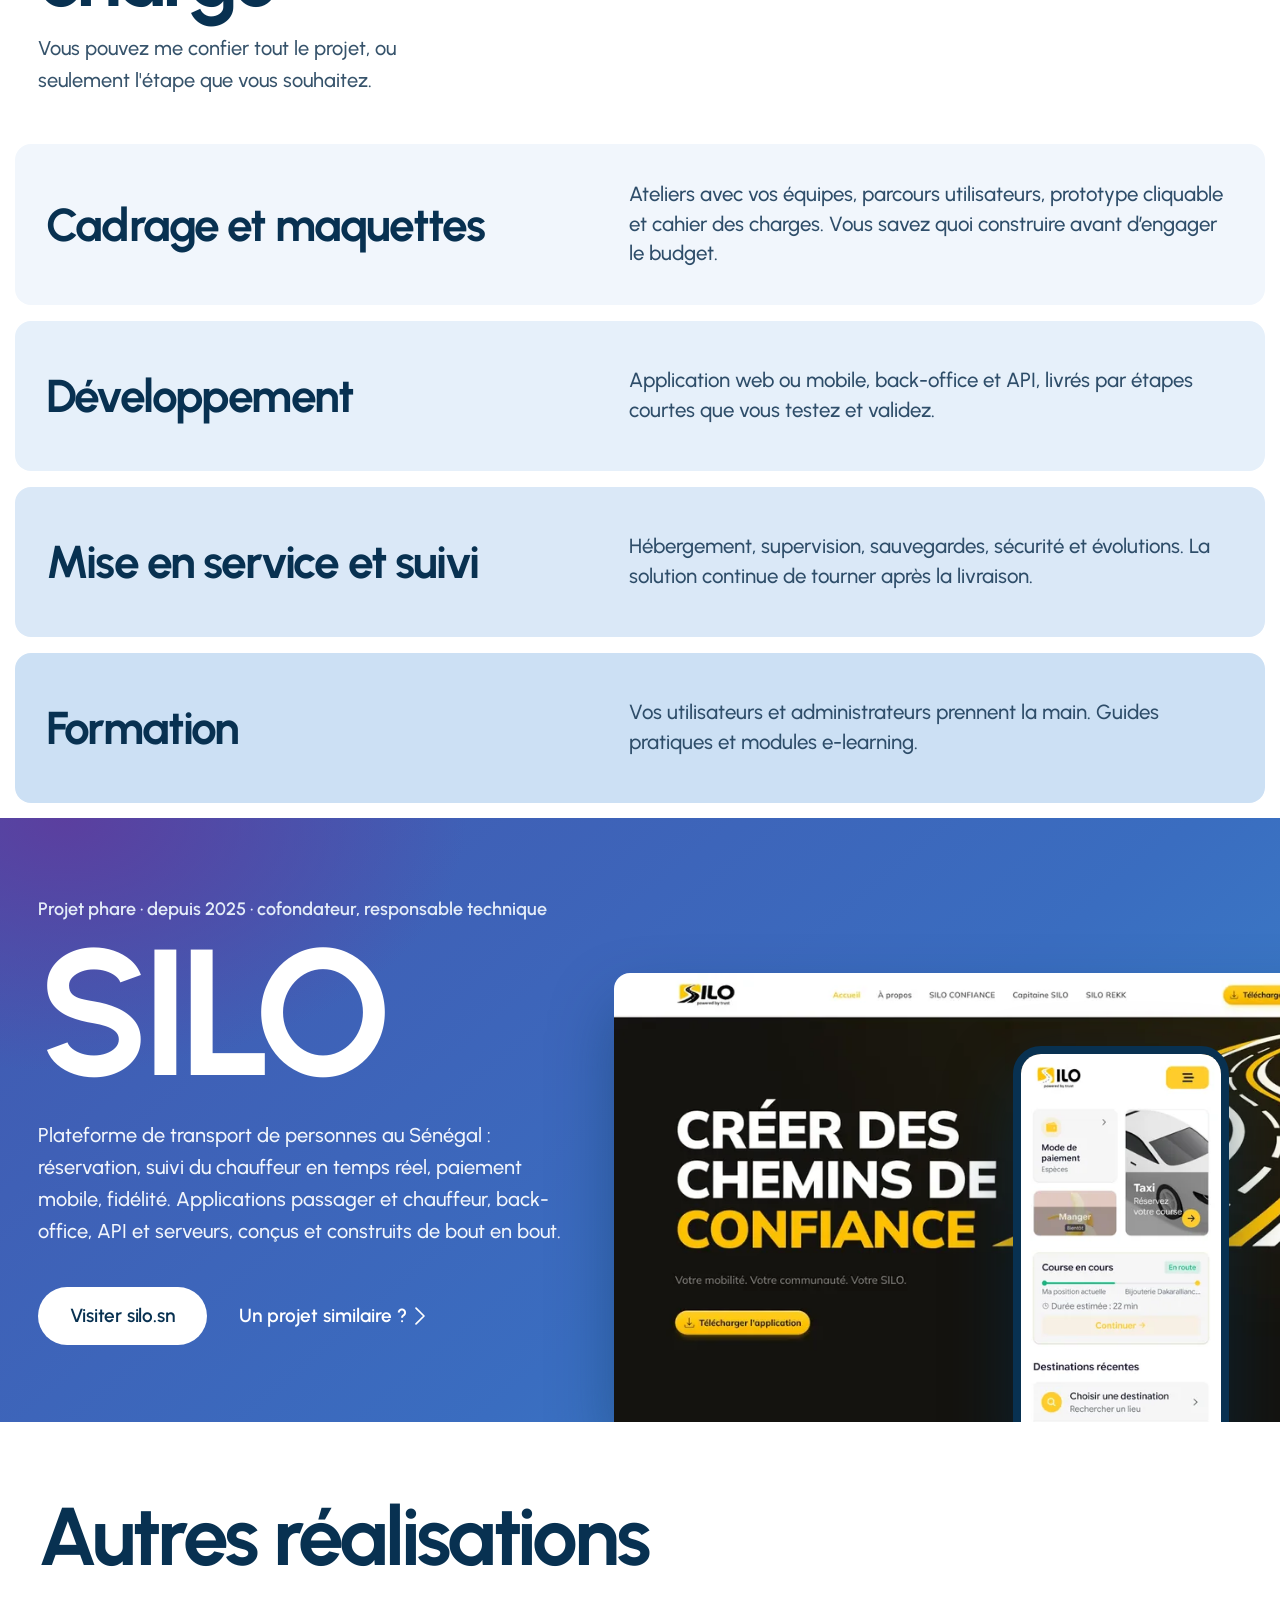
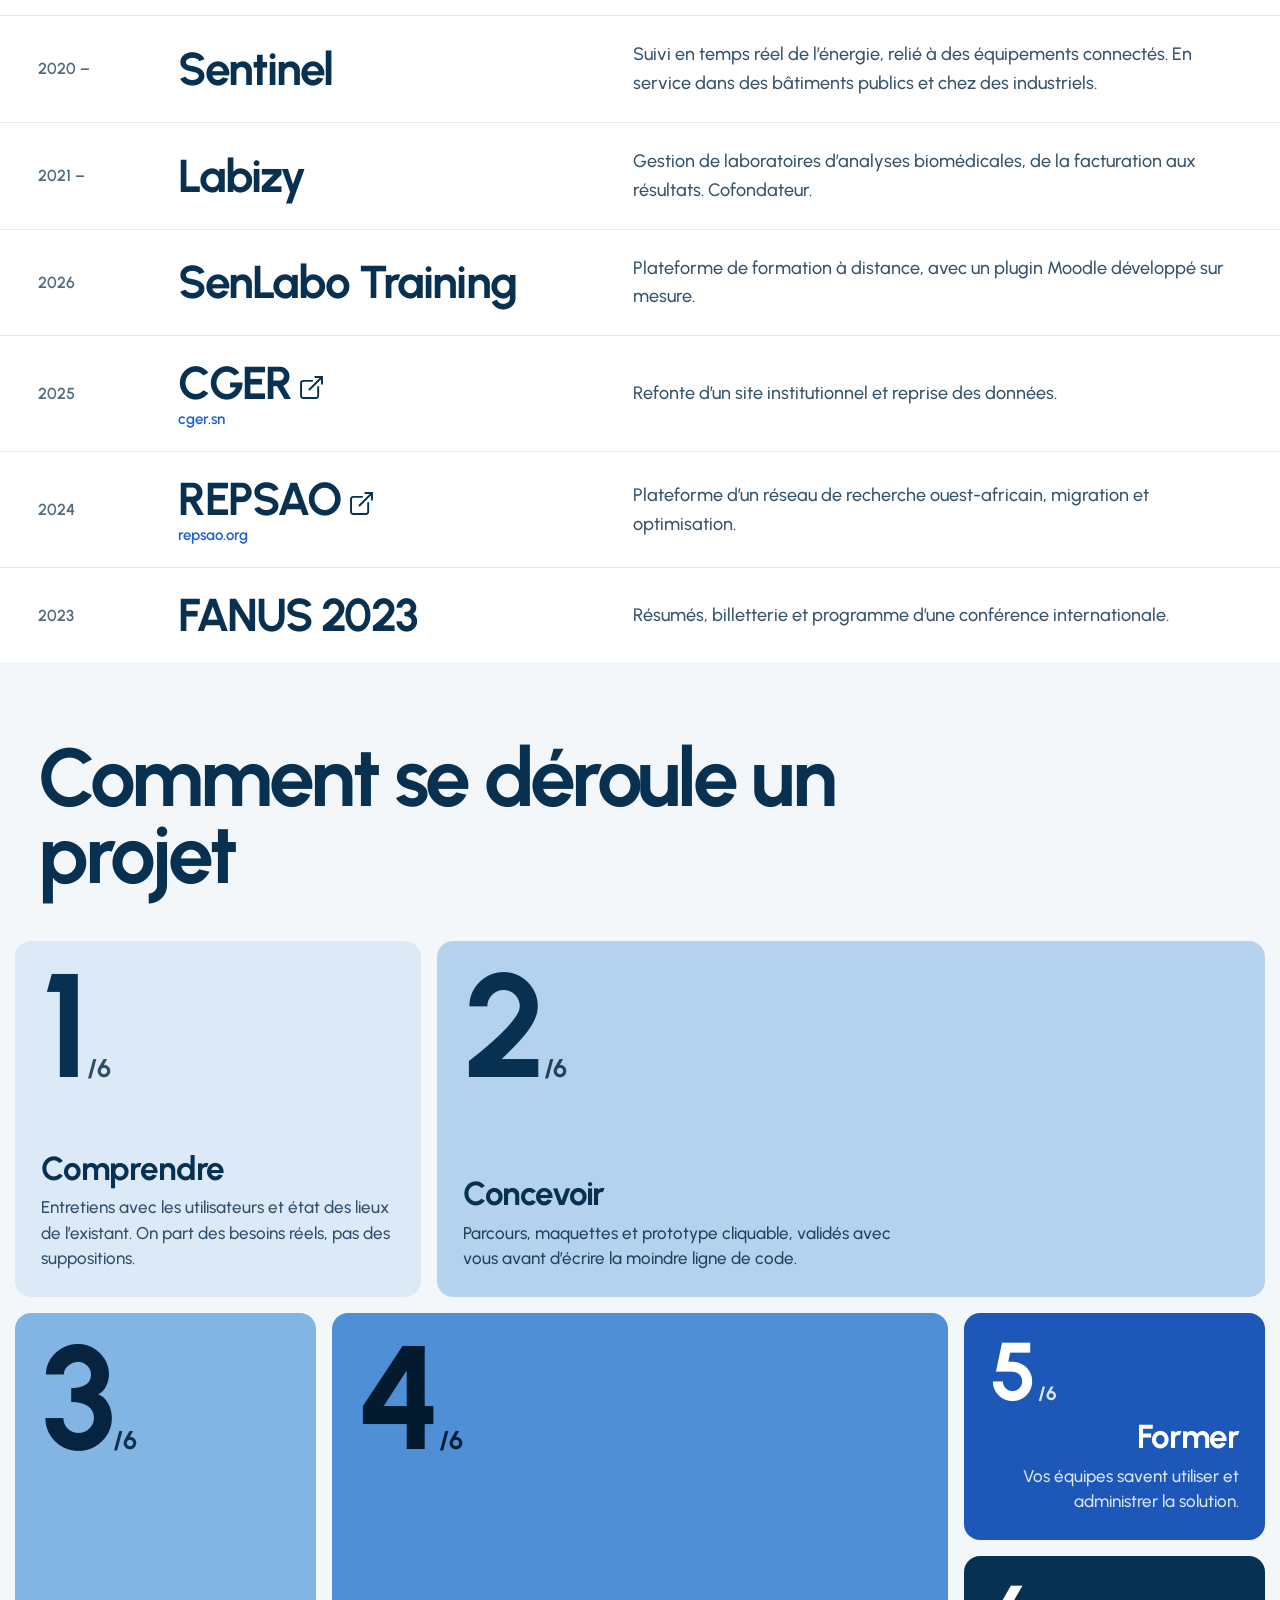
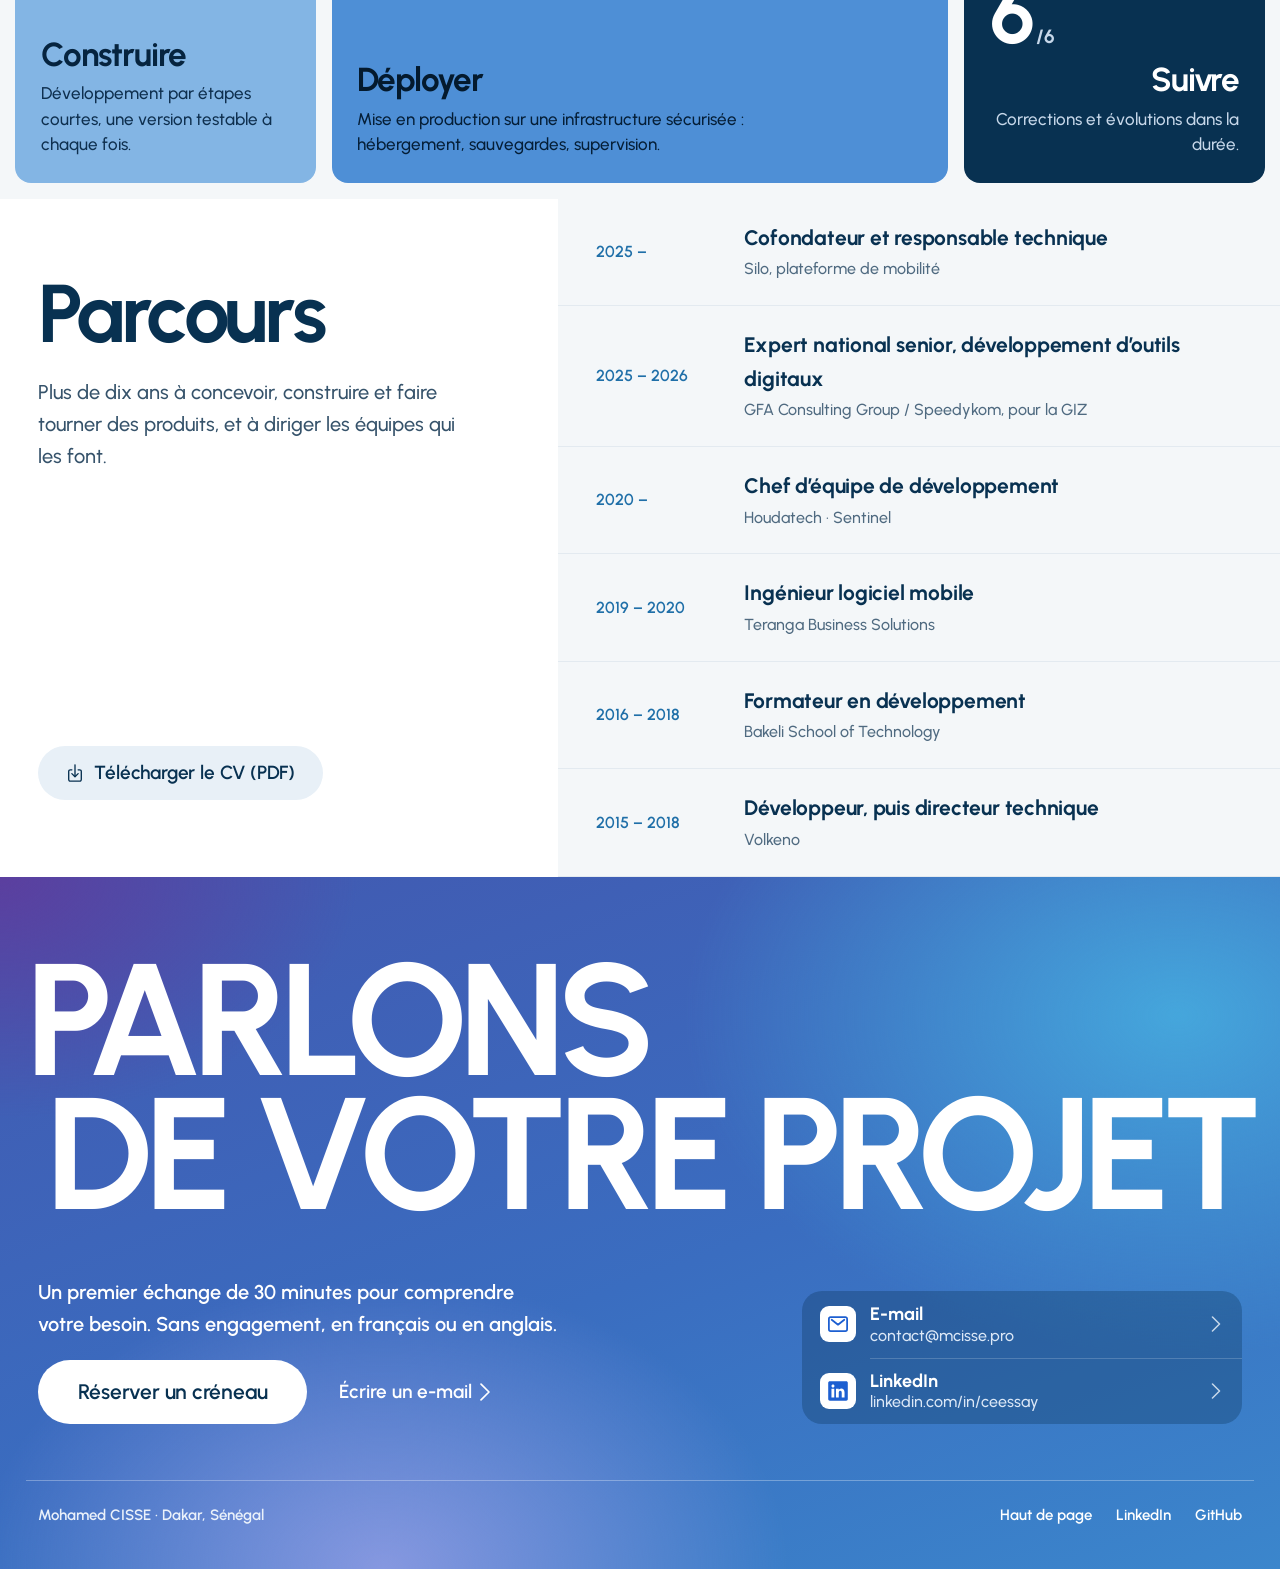
==== commit d1ad6116: "Hero : texte sans animation, seule l'entrée du portrait est conservée" ====
--- a/index.html
+++ b/index.html
@@ -72,18 +72,12 @@
 .pill{position:absolute;left:0;top:0;border-radius:999px;background:rgba(29,95,209,.13);opacity:0;pointer-events:none;transition:opacity .2s ease}
 html.pill-ready .bar a.item[aria-current],html.pill-ready[data-section="contact"] .bar a[data-top],html.pill-ready .tabbar div.glass .tab[aria-current]{background-color:transparent!important}
 .more svg,.row>svg,h3 .plain svg{transition:transform .2s cubic-bezier(.22,.8,.24,1)}
-@keyframes rise{from{transform:translateY(105%)}}
-@keyframes fade-up{from{opacity:0;transform:translateY(12px)}}
 @keyframes settle{from{transform:scale(1.04)}}
 @media (prefers-reduced-motion:no-preference){
 .pill{transition:opacity .2s ease,transform .4s cubic-bezier(.22,.8,.24,1),width .4s cubic-bezier(.22,.8,.24,1)}
 .more:hover svg,.row:hover>svg{transform:translateX(3px)}
 h3 .plain:hover svg{transform:translate(2px,-2px)}
 .line{clip-path:inset(-50% -10% 0 -10%)}
-#top h1 .line>span{animation:rise .9s cubic-bezier(.22,.8,.24,1) .08s both}
-#top h1 .line+.line>span{animation-delay:.16s}
-.hero-kicker{animation:fade-up .6s cubic-bezier(.22,.8,.24,1) both}
-#top h1+.ctas{animation:fade-up .6s cubic-bezier(.22,.8,.24,1) .42s both}
 .hero-portrait{animation:settle 1.2s cubic-bezier(.22,.8,.24,1) both}
 html.motion h2[data-reveal] .line>span{transform:translateY(105%)}
 html.motion h2[data-reveal].in .line>span{transform:none;transition:transform .9s cubic-bezier(.22,.8,.24,1)}
@@ -119,10 +113,10 @@
 
     <div style="flex-grow: 1; display: flex; flex-wrap: wrap; align-items: stretch">
       <div style="flex: 1 1 560px; min-width: 0; position: relative; z-index: 1; padding: clamp(16px, 2vw, 32px) clamp(20px, 3vw, 48px) clamp(40px, 4.5vw, 64px); display: flex; flex-direction: column; justify-content: center">
-        <p class="hero-kicker" style="margin: 0; max-width: 24em; font-size: clamp(22px, 2.1vw, 30px); line-height: 1.25; font-weight: 600; letter-spacing: -0.02em"><span style="white-space: nowrap">Ingénieur logiciel</span> <span aria-hidden="true" style="opacity: 0.55; font-weight: 400; margin: 0 0.3em">|</span> <span style="white-space: nowrap">Expert en solutions numériques</span></p>
+        <p style="margin: 0; max-width: 24em; font-size: clamp(22px, 2.1vw, 30px); line-height: 1.25; font-weight: 600; letter-spacing: -0.02em"><span style="white-space: nowrap">Ingénieur logiciel</span> <span aria-hidden="true" style="opacity: 0.55; font-weight: 400; margin: 0 0.3em">|</span> <span style="white-space: nowrap">Expert en solutions numériques</span></p>
         <h1 style="margin: clamp(16px, 2vw, 28px) 0 0; font-weight: 700; font-size: clamp(56px, 10vw, 168px); line-height: 0.84; letter-spacing: -0.05em; text-transform: uppercase">
-          <span class="line" style="display: block"><span>Mohamed</span></span>
-          <span class="line" style="display: block"><span>CISSE</span></span>
+          <span style="display: block">Mohamed</span>
+          <span style="display: block">CISSE</span>
         </h1>
         <div class="ctas" style="margin-top: clamp(32px, 3.5vw, 48px); display: flex; flex-wrap: wrap; gap: 16px 32px; align-items: center">
           <a href="https://cal.com/mcisse" target="_blank" rel="noopener" class="cta cta-white" style="color: #083151; background: #FFFFFF; font-weight: 600; font-size: 19px; letter-spacing: -0.01em; text-decoration: none; border-radius: 999px; padding: 0 32px; min-height: 58px; display: inline-flex; align-items: center">Réserver un appel de 30 min</a>
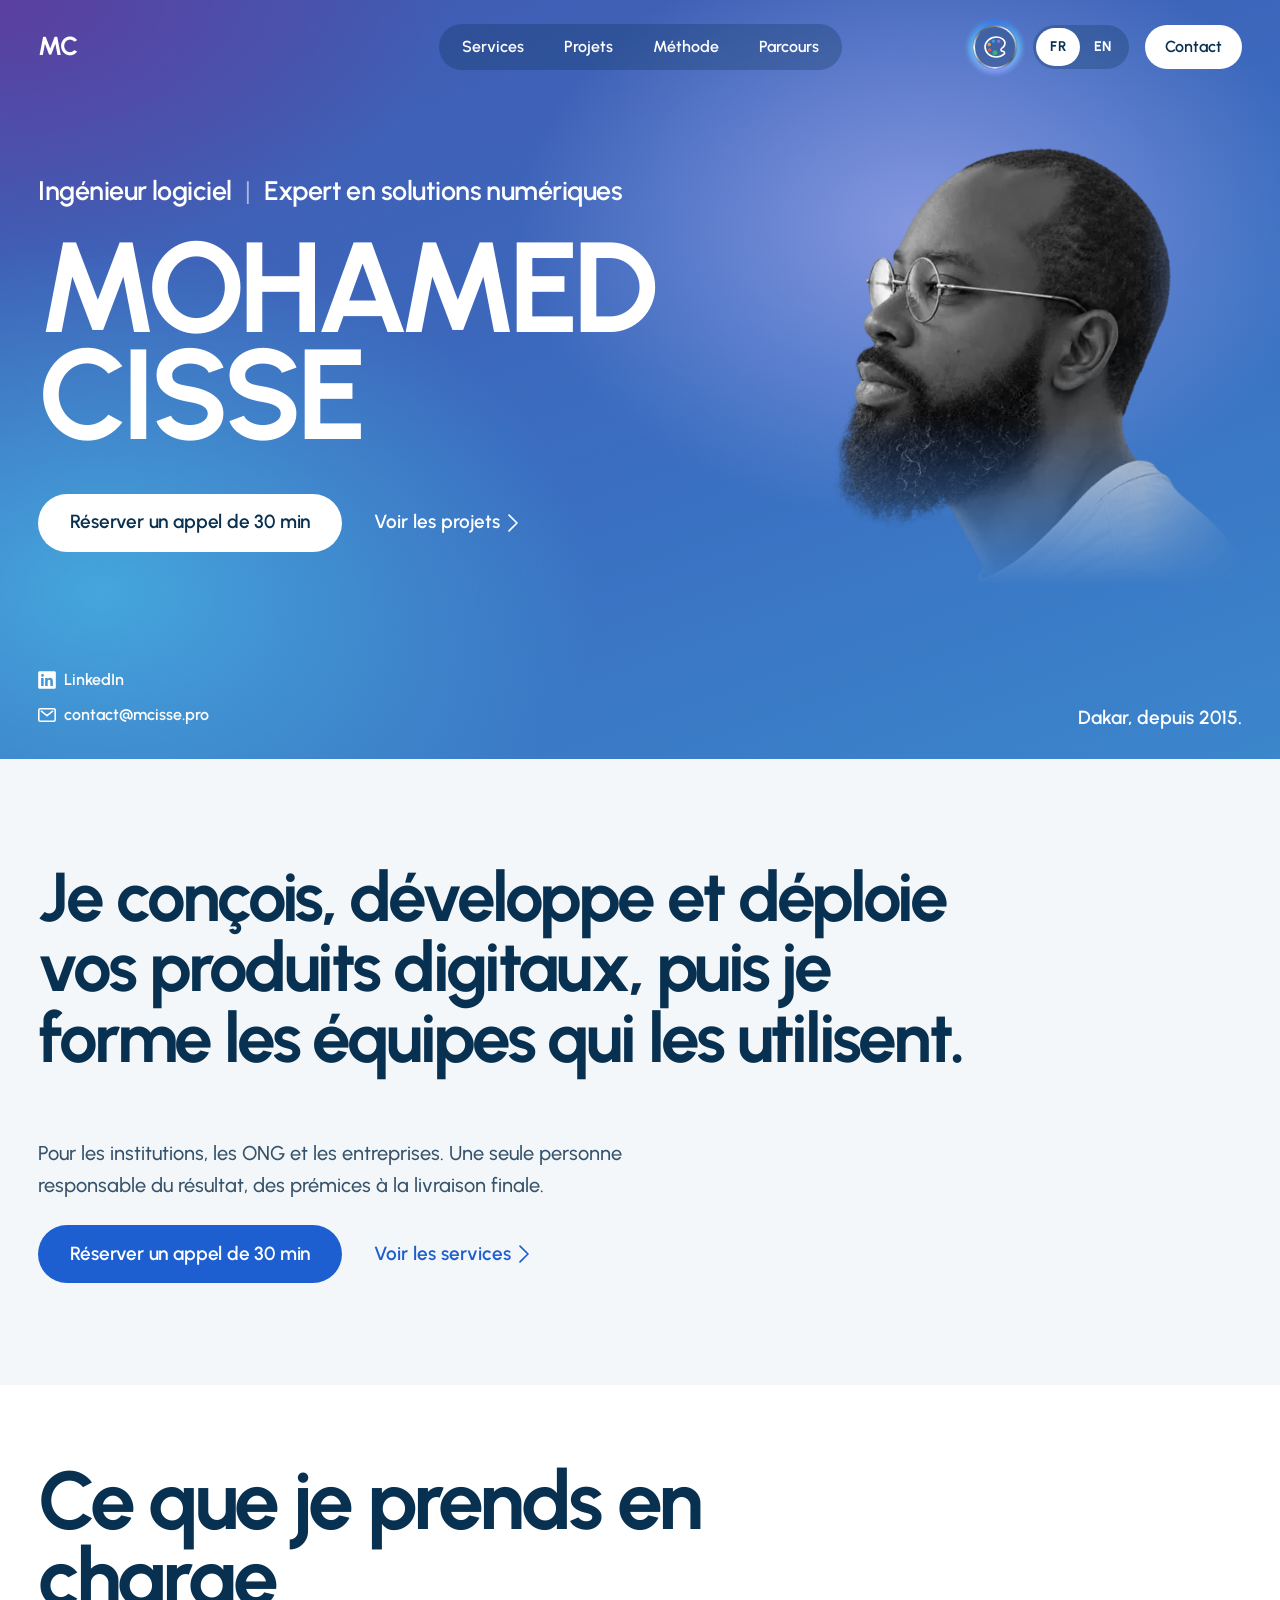
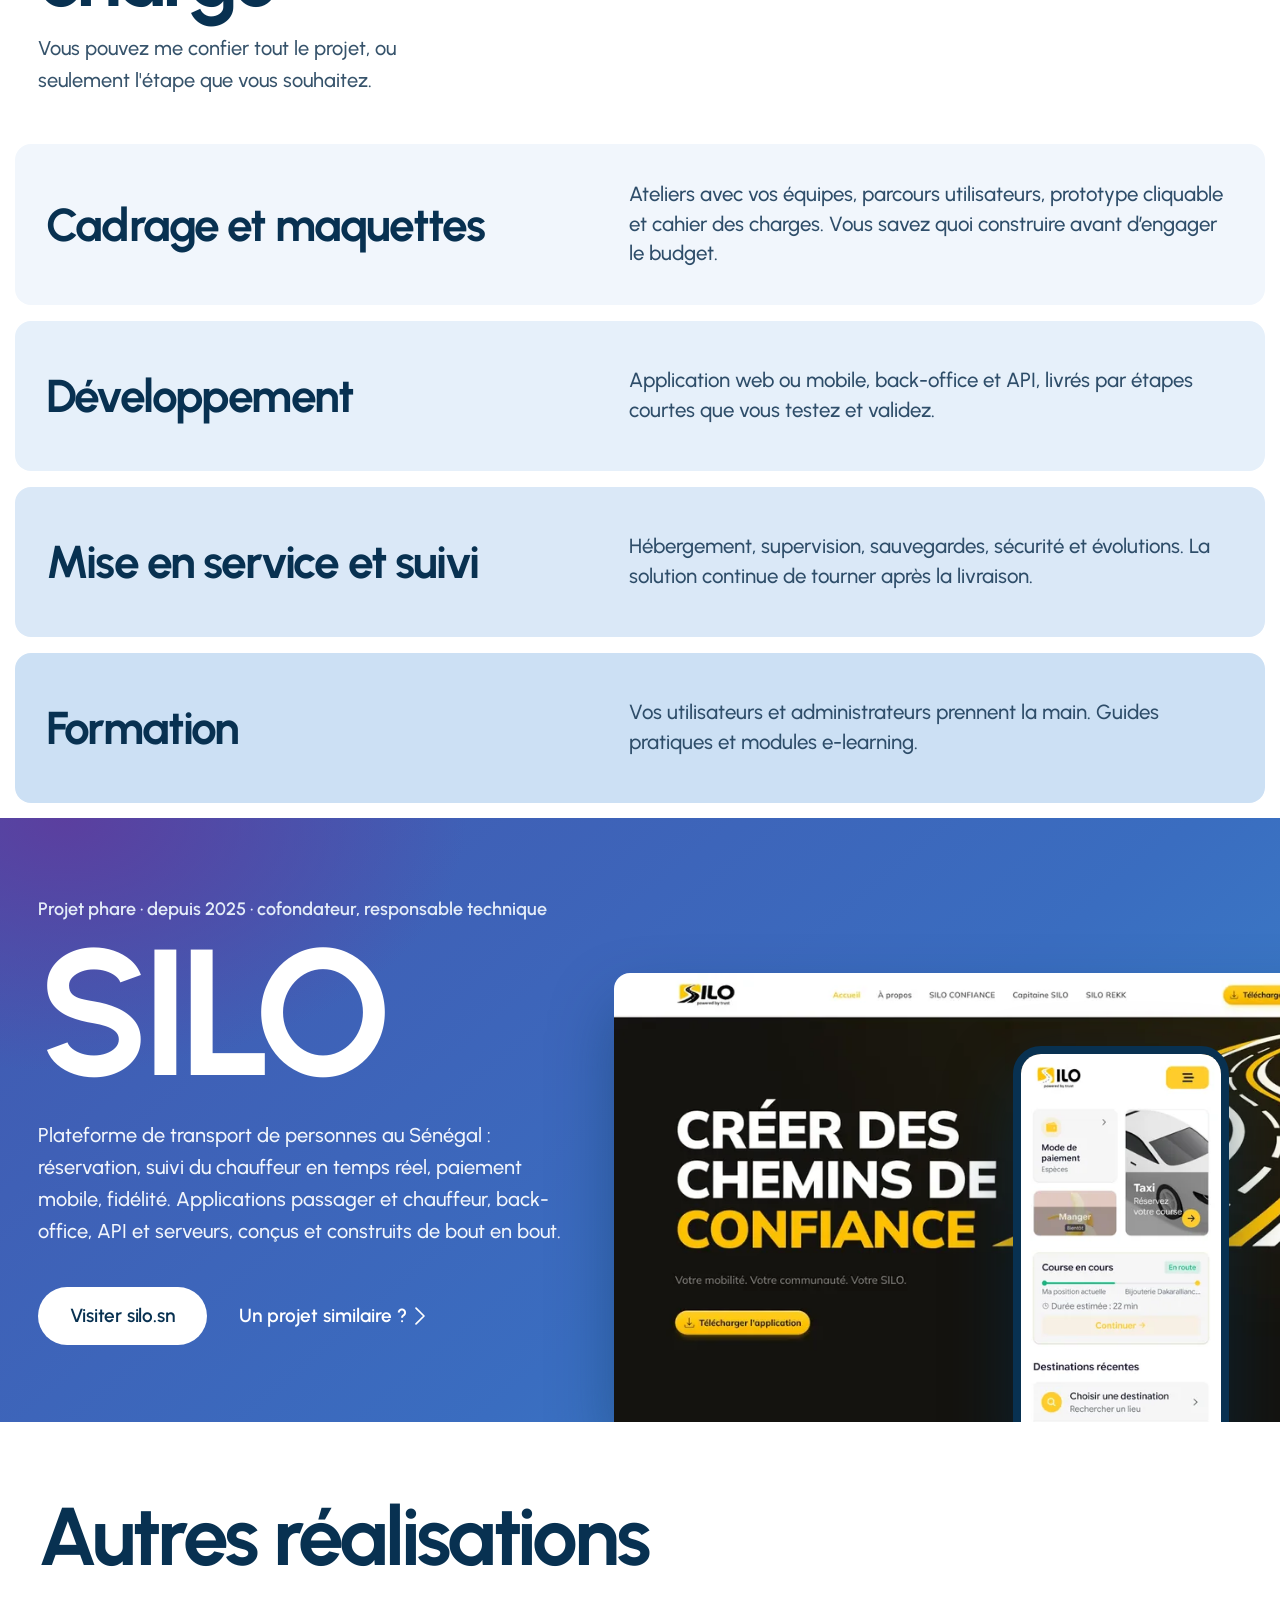
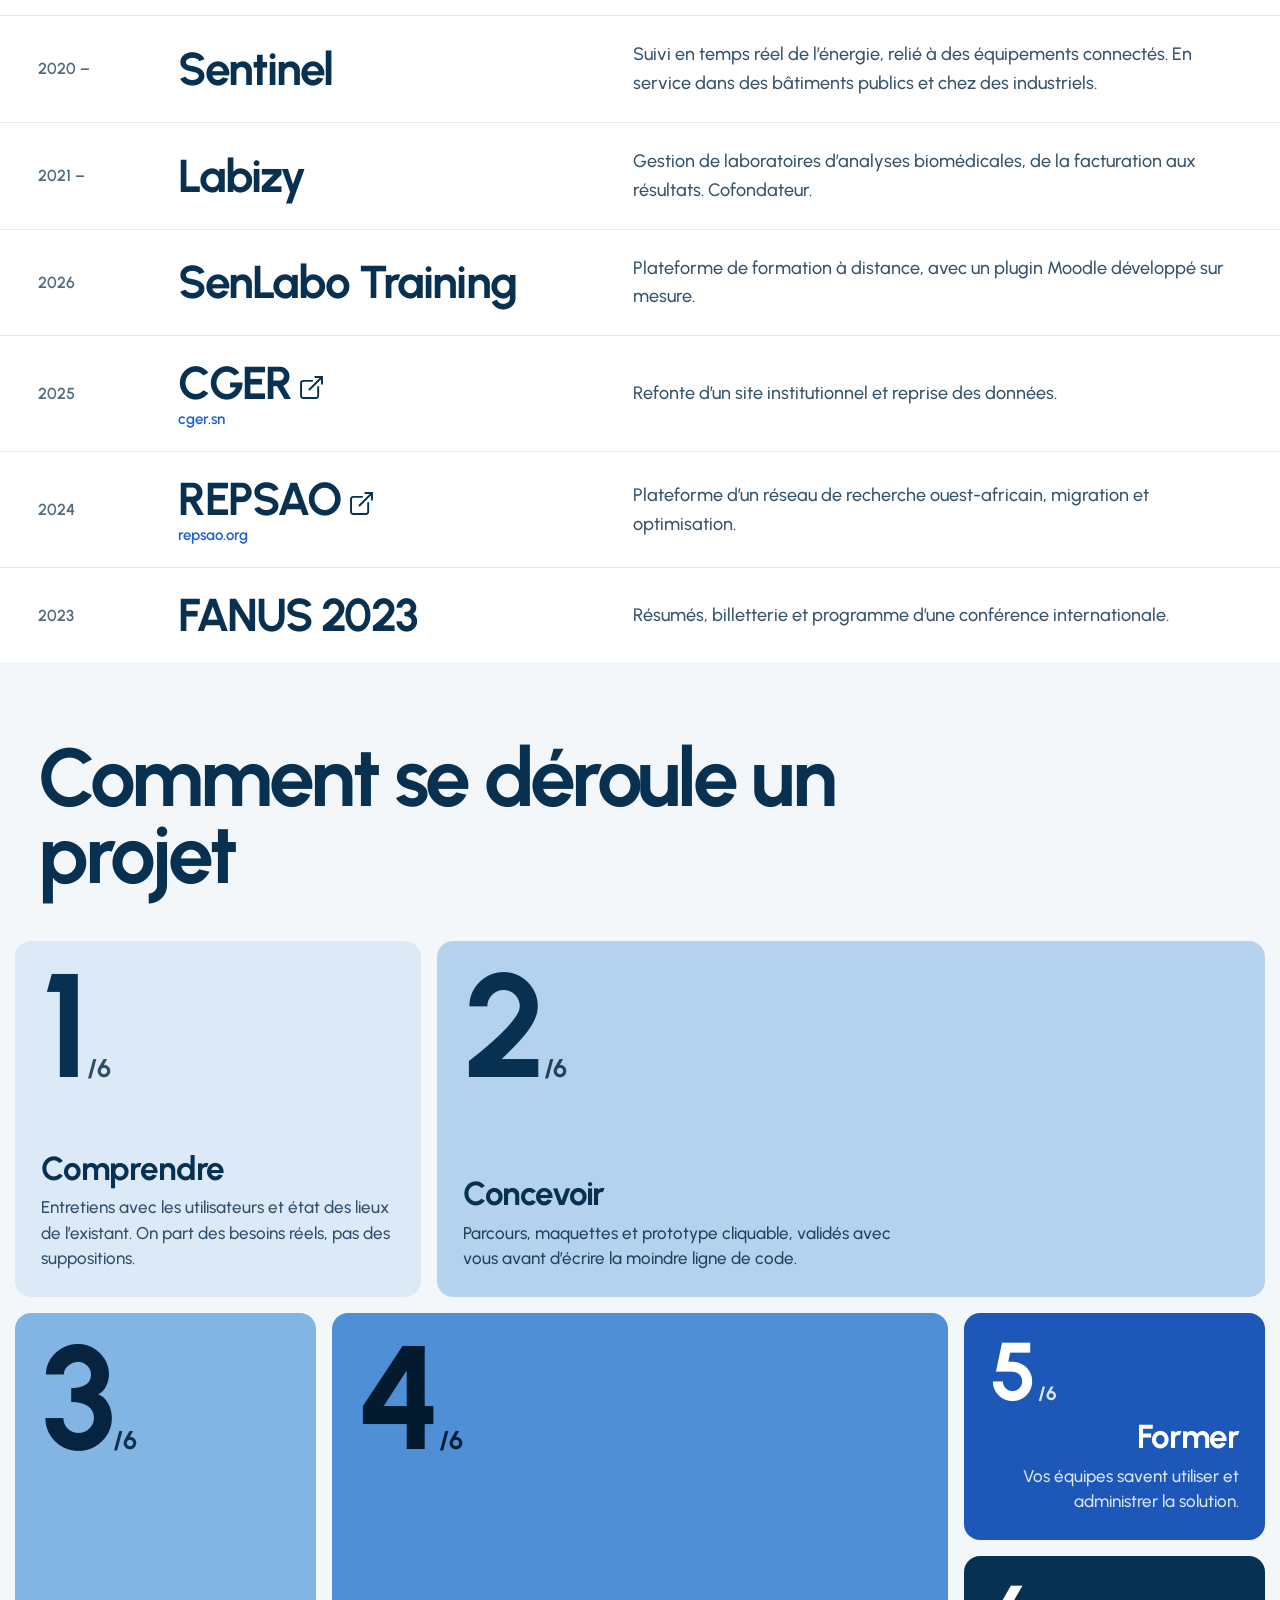
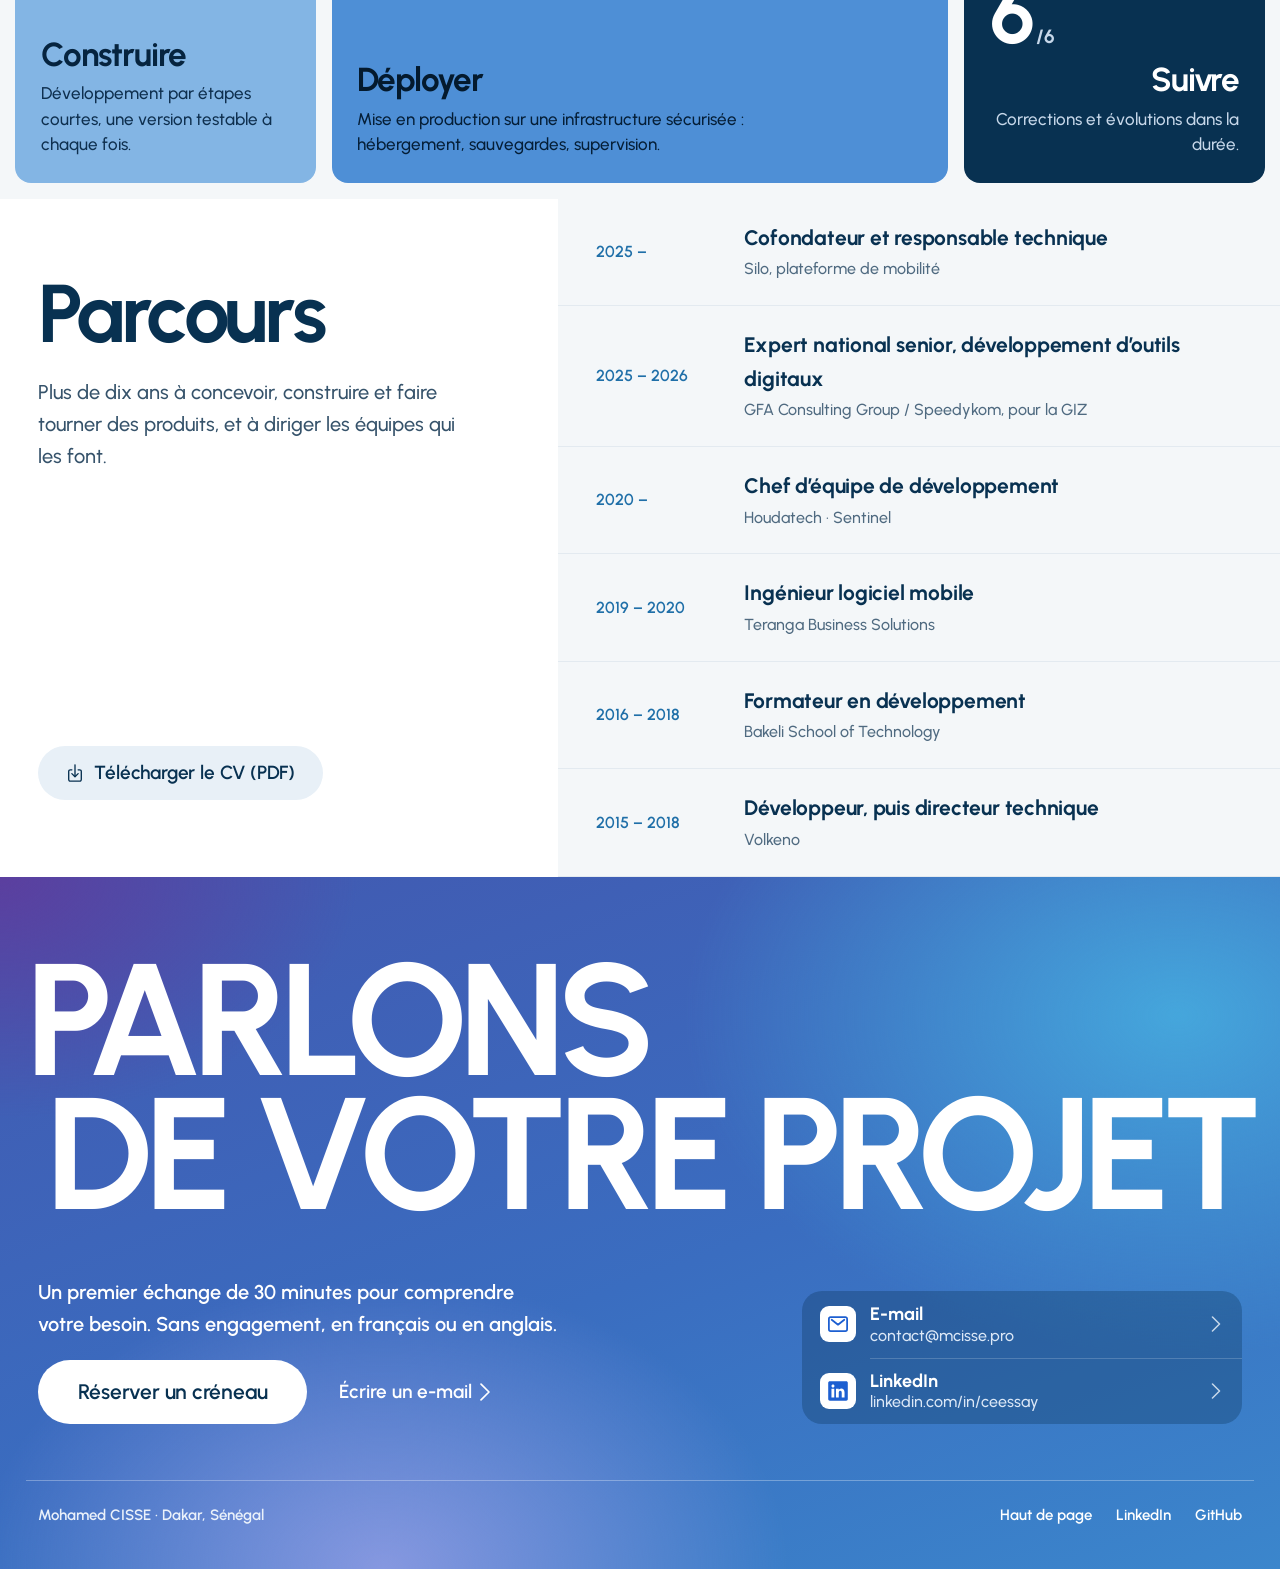
==== commit d44393d3: "Sélecteur de couleur : bouton palette dans le menu, le site prend la teinte choisie en direct Couleu" ====
--- a/index.html
+++ b/index.html
@@ -2,7 +2,7 @@
 <html lang="fr">
 <head>
 <meta charset="utf-8">
-<meta name="viewport" content="width=device-width, initial-scale=1">
+<meta name="viewport" content="width=device-width, initial-scale=1, viewport-fit=cover">
 <script>document.documentElement.classList.add('js')</script>
 <script>(function(){try{var page=document.documentElement.lang;if(page!=='fr')return;if(/bot|crawl|spider|slurp|facebookexternalhit|whatsapp|linkedin|twitter|telegram|preview|headless|lighthouse|pagespeed|gtmetrix/i.test(navigator.userAgent))return;var pref=null;try{pref=localStorage.getItem('mcisse-lang')}catch(e){}if(pref!=='fr'&&pref!=='en'){var ls=(navigator.languages&&navigator.languages.length)?navigator.languages:[navigator.language||''];pref='fr';for(var i=0;i<ls.length;i++){var l=String(ls[i]).toLowerCase();if(l.indexOf('fr')===0){pref='fr';break}if(l.indexOf('en')===0){pref='en';break}}}if(pref!==page){location.replace((pref==='en'?'/en/':'/')+location.hash)}}catch(e){}})();</script>
 <title>Mohamed CISSE · Ingénieur logiciel, expert en solutions numériques à Dakar</title>
@@ -20,17 +20,20 @@
 <meta property="og:image:height" content="630">
 <meta property="og:locale" content="fr_FR">
 <meta name="twitter:card" content="summary_large_image">
-<meta name="theme-color" content="#4258B0">
+<meta name="theme-color" content="#495BB2">
 <link rel="icon" href="/favicon.svg" type="image/svg+xml">
 <link rel="manifest" href="/manifest.webmanifest">
 <link rel="apple-touch-icon" href="/icons/apple-touch-icon.png">
 <meta name="apple-mobile-web-app-title" content="M. CISSE">
+<meta name="apple-mobile-web-app-capable" content="yes">
+<meta name="mobile-web-app-capable" content="yes">
+<meta name="apple-mobile-web-app-status-bar-style" content="black-translucent">
 <link rel="preload" as="font" type="font/woff2" href="/fonts/urbanist-latin.woff2" crossorigin>
 <link rel="preload" as="image" href="/img/portrait-profil-1200.webp" imagesrcset="/img/portrait-profil-600.webp 600w, /img/portrait-profil-900.webp 900w, /img/portrait-profil-1200.webp 1200w" imagesizes="(max-width: 612px) calc(100vw - 12px), (max-width: 1050px) 600px, (max-width: 1490px) calc(45vw - 70px), 600px" fetchpriority="high">
 <style>@font-face{font-family:'Urbanist';font-style:normal;font-weight:100 900;font-display:swap;src:url(/fonts/urbanist-latin.woff2) format('woff2')}</style>
 <script type="application/ld+json">{"@context": "https://schema.org", "@type": "Person", "name": "Mohamed CISSE", "url": "https://mcisse.pro/", "jobTitle": "Ingénieur logiciel, expert en solutions numériques", "email": "mailto:contact@mcisse.pro", "image": "https://mcisse.pro/img/portrait-profil-1200.webp", "address": {"@type": "PostalAddress", "addressLocality": "Dakar", "addressCountry": "SN"}, "sameAs": ["https://linkedin.com/in/ceessay", "https://github.com/ceessay"]}</script>
 <style>
-body{margin:0;background:#083151}
+body{margin:0;background:#495BB2;transition:background-color .3s ease;padding-left:env(safe-area-inset-left);padding-right:env(safe-area-inset-right)}
 @media (prefers-reduced-motion:no-preference){html{scroll-behavior:smooth}}
 ::selection{background:#083151;color:#FFFFFF}
 a{color:inherit;text-underline-offset:4px}
@@ -58,12 +61,13 @@
 .tab{transition:transform .15s ease,background-color .2s ease}
 .tab:active{transform:scale(0.94);background-color:rgba(8,49,81,.08)}
 .tabbar{display:none}
+.topbar{padding-top:calc(24px + env(safe-area-inset-top))!important}.tabbar{bottom:calc(14px + env(safe-area-inset-bottom))!important;left:calc(12px + env(safe-area-inset-left))!important;right:calc(12px + env(safe-area-inset-right))!important}.statusbar{display:none}@media (display-mode:standalone){.statusbar{display:block;position:fixed;top:0;left:0;right:0;height:env(safe-area-inset-top);z-index:80;pointer-events:none;background-color:rgba(8,49,81,0);transition:background-color .3s ease}html[data-tint="clair"] .statusbar{background-color:rgba(8,49,81,.55);-webkit-backdrop-filter:blur(16px);backdrop-filter:blur(16px)}}
 .stickybar{display:none!important}html.js .stickybar{display:flex!important}html.js .topbar nav.seg{visibility:hidden}
 .stickybar .bar{transition:transform .45s cubic-bezier(.22,.8,.24,1),padding .45s cubic-bezier(.22,.8,.24,1),gap .45s cubic-bezier(.22,.8,.24,1),background-color .45s ease,box-shadow .45s ease,-webkit-backdrop-filter .45s ease,backdrop-filter .45s ease}.stickybar .bar a{white-space:nowrap;overflow:hidden;transition:color .35s ease,background-color .2s ease,padding .45s cubic-bezier(.22,.8,.24,1),max-width .45s cubic-bezier(.22,.8,.24,1),margin .45s cubic-bezier(.22,.8,.24,1),opacity .3s ease .1s,visibility 0s}.stickybar .bar a[data-top]{max-width:80px}.stickybar .bar a.cta{max-width:160px}html[data-bar="on"] .stickybar .bar{transform:translateY(-8px)}
 html.js:not([data-bar="on"]) .stickybar .bar{padding:3px!important;gap:0!important;background-color:rgba(8,49,81,.28)!important;box-shadow:none!important;-webkit-backdrop-filter:blur(0) saturate(100%)!important;backdrop-filter:blur(0) saturate(100%)!important}html.js:not([data-bar="on"]) .stickybar .bar a.item{color:#FFFFFF!important;padding:0 20px!important}html.js:not([data-bar="on"]) .stickybar .bar a.item:hover{background-color:rgba(255,255,255,.16)!important}html.js:not([data-bar="on"]) .stickybar .bar a[data-top],html.js:not([data-bar="on"]) .stickybar .bar a.cta{max-width:0!important;padding-left:0!important;padding-right:0!important;margin-left:0!important;margin-right:0!important;opacity:0;visibility:hidden;transition:color .35s ease,padding .45s cubic-bezier(.22,.8,.24,1),max-width .45s cubic-bezier(.22,.8,.24,1),margin .45s cubic-bezier(.22,.8,.24,1),opacity .15s ease,visibility 0s linear .45s}
 @media (prefers-reduced-motion:reduce){.stickybar .bar,.stickybar .bar a{transition:none!important}html[data-bar="on"] .stickybar .bar{transform:none}}
 html[data-section="top"] [data-nav="top"]{color:#1D5FD1!important;background-color:rgba(29,95,209,.13)!important}
-@media (max-width:380px){.tabbar{gap:6px!important;left:8px!important;right:8px!important}.tabbar .tab{font-size:10px!important;letter-spacing:-0.02em!important;padding-left:0!important;padding-right:0!important}.tabbar>a.tab{flex-basis:52px!important;width:52px!important;height:52px!important}}
+@media (max-width:380px){.tabbar{gap:6px!important;left:calc(8px + env(safe-area-inset-left))!important;right:calc(8px + env(safe-area-inset-right))!important}.tabbar .tab{font-size:10px!important;letter-spacing:-0.02em!important;padding-left:0!important;padding-right:0!important}.tabbar>a.tab{flex-basis:52px!important;width:52px!important;height:52px!important}}
 .ic-on{display:none}[aria-current] .ic-off{display:none}[aria-current] .ic-on{display:inline}
 html[data-section="offre"] [data-nav="offre"]:not(.cta){color:#1D5FD1!important;background-color:rgba(29,95,209,.13)!important}html[data-section="projets"] [data-nav="projets"]:not(.cta){color:#1D5FD1!important;background-color:rgba(29,95,209,.13)!important}html[data-section="methode"] [data-nav="methode"]:not(.cta){color:#1D5FD1!important;background-color:rgba(29,95,209,.13)!important}html[data-section="parcours"] [data-nav="parcours"]:not(.cta){color:#1D5FD1!important;background-color:rgba(29,95,209,.13)!important}html[data-section="contact"] .tab[data-nav="contact"]{color:#FFFFFF!important;background:#1D5FD1!important}html[data-section="contact"] .bar [data-top]{color:#1D5FD1!important;background-color:rgba(29,95,209,.13)!important}
 .line>span{display:block}
@@ -85,7 +89,28 @@
 html.motion [data-reveal]>li{opacity:0;translate:0 28px}
 html.motion [data-reveal]>li.in{opacity:1;translate:none;transition:opacity .5s ease var(--d,0s),translate .7s cubic-bezier(.22,.8,.24,1) var(--d,0s),transform .35s cubic-bezier(.2,.8,.2,1)}
 }
-@media (max-width:820px){.topbar{display:flex!important;justify-content:space-between}.ctas{align-self:stretch!important;flex-direction:column;justify-content:center!important;align-items:center!important}.cta-solo{align-self:center!important}.topbar nav.seg{display:none!important}html.js .stickybar,.stickybar{display:none!important}.tabbar{display:flex}.pagefoot{padding-bottom:112px!important}.bento{grid-template-columns:1fr}.bento>.tile{grid-column:auto!important;grid-row:auto!important;min-height:200px}}
+.teinte-btn{border:0;margin:0;font:inherit;cursor:pointer;-webkit-tap-highlight-color:transparent}.teinte-btn svg{display:block;flex:none}
+.teinte-haut{color:#FFFFFF;background:rgba(8,49,81,.28);border-radius:50%;width:44px;height:44px;padding:0;display:inline-flex;align-items:center;justify-content:center;transition:background-color .2s ease,transform .15s ease}.teinte-haut:hover{background-color:rgba(8,49,81,.4)}.teinte-haut:active{transform:scale(.94)}
+.bar .teinte-btn{position:relative;z-index:1;color:#083151;background:transparent;border-radius:999px;min-height:40px;padding:0 10px;display:inline-flex;align-items:center;max-width:60px;overflow:hidden;transition:background-color .2s ease,max-width .45s cubic-bezier(.22,.8,.24,1),padding .45s cubic-bezier(.22,.8,.24,1),opacity .3s ease .1s,visibility 0s}.bar .teinte-btn:hover{background-color:rgba(8,49,81,.07)}html.js:not([data-bar="on"]) .stickybar .bar .teinte-btn{max-width:0;padding-left:0;padding-right:0;opacity:0;visibility:hidden;transition:padding .45s cubic-bezier(.22,.8,.24,1),max-width .45s cubic-bezier(.22,.8,.24,1),opacity .15s ease,visibility 0s linear .45s}
+.teinte-btn:focus-visible,.teinte-pastille:focus-visible,.teinte-origine:focus-visible,.teinte-libre:has(:focus-visible){outline:2px solid #38A1DB;outline-offset:3px}
+.teinte{position:fixed;z-index:90;width:228px;box-sizing:border-box;padding:16px;border-radius:24px;font-family:'Urbanist',system-ui,sans-serif;color:#083151;transform-origin:top right}.teinte[hidden]{display:none}
+.teinte-titre{margin:0 0 12px;font-size:15px;line-height:1.3;font-weight:700;letter-spacing:-0.01em}
+.teinte-nuancier{display:grid;grid-template-columns:repeat(4,40px);gap:12px;justify-content:space-between}
+.teinte-pastille{position:relative;box-sizing:border-box;width:40px;height:40px;border-radius:50%;border:0;padding:0;margin:0;cursor:pointer;background:var(--c);transition:transform .15s ease,box-shadow .2s ease}.teinte-pastille:hover{transform:scale(1.08)}.teinte-pastille[aria-pressed="true"],.teinte-libre.choisie{box-shadow:0 0 0 3px #FFFFFF,0 0 0 5px var(--c)}
+.teinte-libre{background:conic-gradient(red,yellow,lime,cyan,blue,magenta,red);overflow:hidden}.teinte-libre.choisie{background:var(--c)}.teinte-libre input{position:absolute;inset:-8px;width:calc(100% + 16px);height:calc(100% + 16px);opacity:0;cursor:pointer;border:0;padding:0;margin:0}
+.teinte-origine{margin-top:16px;width:100%;display:flex;align-items:center;gap:10px;border:0;border-radius:999px;background:rgba(8,49,81,.07);color:#083151;font:inherit;font-size:15px;font-weight:600;padding:0 14px;min-height:44px;cursor:pointer;transition:background-color .2s ease,opacity .2s ease}.teinte-origine:not(:disabled):hover{background:rgba(8,49,81,.12)}.teinte-origine:disabled{opacity:.45;cursor:default}.teinte-origine span{width:16px;height:16px;border-radius:50%;background:var(--c);flex:none}
+@media (prefers-reduced-motion:no-preference){.teinte:not([hidden]){animation:teinte-ouvre .22s cubic-bezier(.22,.8,.24,1)}@keyframes teinte-ouvre{from{opacity:0;transform:translateY(-6px) scale(.97)}}}
+.teinte-bulle{position:fixed;z-index:85;padding:8px 14px;border-radius:999px;background:#083151;color:#FFFFFF;font-family:'Urbanist',system-ui,sans-serif;font-size:14px;line-height:1.3;font-weight:600;white-space:nowrap;pointer-events:none;box-shadow:0 10px 30px rgba(8,49,81,.25);opacity:0;transform:translateY(-4px);transition:opacity .25s ease,transform .35s cubic-bezier(.22,.8,.24,1)}.teinte-bulle::before{content:"";position:absolute;top:-5px;left:calc(var(--x,50%) - 6px);width:12px;height:12px;border-radius:2px;background:inherit;transform:rotate(45deg)}.teinte-bulle.visible{opacity:1;transform:none}
+@media (prefers-reduced-motion:no-preference){.teinte-btn.appel{animation:teinte-appel 1.1s ease-out 2}@keyframes teinte-appel{from{box-shadow:0 0 0 0 color-mix(in srgb,currentColor 55%,transparent)}to{box-shadow:0 0 0 14px color-mix(in srgb,currentColor 0%,transparent)}}}
+@media (prefers-reduced-motion:reduce){.teinte-bulle{transition:none}}
+@property --teinte-angle{syntax:'<angle>';inherits:false;initial-value:0deg}
+.teinte-btn{position:relative}.teinte-btn::before,.teinte-btn::after{content:"";position:absolute;border-radius:inherit;pointer-events:none;background:conic-gradient(from var(--teinte-angle),#7d848b,#f5f7f9 10%,#a4abb2 22%,#4f565d 36%,#dfe3e7 50%,#868d94 62%,#ffffff 74%,#5c636a 88%,#7d848b)}
+.teinte-btn::before{inset:0;padding:2px;-webkit-mask:linear-gradient(#000 0 0) content-box,linear-gradient(#000 0 0);-webkit-mask-composite:xor;mask:linear-gradient(#000 0 0) content-box exclude,linear-gradient(#000 0 0)}
+.teinte-btn::after{inset:-9px;filter:blur(4px);opacity:.9;background:conic-gradient(from var(--teinte-angle),#2F7BF5,#62C1F2 25%,#8C9BFF 50%,#62C1F2 75%,#2F7BF5);-webkit-mask:radial-gradient(closest-side,transparent calc(100% - 10px),#000 calc(100% - 8px),transparent 100%);mask:radial-gradient(closest-side,transparent calc(100% - 10px),#000 calc(100% - 8px),transparent 100%)}
+.teinte-haut{box-shadow:inset 0 1px 1px rgba(255,255,255,.25)}
+@media (prefers-reduced-motion:no-preference){.teinte-btn::before,.teinte-btn::after{animation:teinte-metal 5s linear infinite}@keyframes teinte-metal{to{--teinte-angle:360deg}}}
+@media (max-width:380px){.topbar .teinte-groupe{gap:10px!important}}
+@media (max-width:820px){.topbar{display:flex!important;justify-content:space-between}.ctas{align-self:stretch!important;flex-direction:column;justify-content:center!important;align-items:center!important}.cta-solo{align-self:center!important}.topbar nav.seg{display:none!important}html.js .stickybar,.stickybar{display:none!important}.tabbar{display:flex}.pagefoot{padding-bottom:calc(112px + env(safe-area-inset-bottom))!important}.bento{grid-template-columns:1fr}.bento>.tile{grid-column:auto!important;grid-row:auto!important;min-height:200px}}
 </style>
 
 </head>
@@ -102,7 +127,8 @@
         <a href="#methode" style="color: #FFFFFF; text-decoration: none; border-radius: 999px; padding: 0 20px; min-height: 40px; display: inline-flex; align-items: center">Méthode</a>
         <a href="#parcours" style="color: #FFFFFF; text-decoration: none; border-radius: 999px; padding: 0 20px; min-height: 40px; display: inline-flex; align-items: center">Parcours</a>
       </nav>
-      <div style="justify-self: end; display: flex; align-items: center; gap: 16px">
+      <div class="teinte-groupe" style="justify-self: end; display: flex; align-items: center; gap: 16px">
+        <button type="button" class="teinte-btn teinte-haut" data-teinte aria-haspopup="dialog" aria-expanded="false" aria-controls="teinte" aria-label="Changer la couleur du site" title="Changer la couleur du site"><svg width="22" height="22" aria-hidden="true" viewBox="0 0 48 48" fill="none"><path stroke="currentColor" stroke-miterlimit="10" d="M43.687 34.3912c-0.7464 -0.6898 -1.8432 -0.8594 -2.7816 -1.0177 -1.3003 -0.2148 -1.7978 -0.4523 -2.5553 -1.1307 -1.617 -1.436 -1.617 -3.5165 0 -4.9524l3.4259 -3.0417c5.2465 -4.6358 5.2465 -12.2342 0 -16.87 -3.867 -3.4034 -9.0569 -5.0882 -14.4504 -5.0882 -6.298 0 -12.8786 2.2953 -17.9555 6.7955 -9.4413 8.3446 -9.4413 22.0148 0 30.3594 4.6924 4.1497 11.0243 6.2189 17.2884 6.2641h0.1923c6.264 0 12.4377 -2.0239 16.8248 -5.9249 1.6282 -1.4361 1.3558 -4.1384 0.0114 -5.3934Z" stroke-width="3.6"></path><path fill="#F0A030" d="M11.3366 22.1913c1.9985 0 3.6186 -1.6201 3.6186 -3.6186 0 -1.9985 -1.6201 -3.6186 -3.6186 -3.6186 -1.9985 0 -3.6186 1.6201 -3.6186 3.6186 0 1.9985 1.6201 3.6186 3.6186 3.6186Z"></path><path fill="#E85A3C" d="M12.242 33.8382c1.9985 0 3.6186 -1.6202 3.6186 -3.6188 0 -1.9984 -1.6201 -3.6186 -3.6186 -3.6186 -1.9985 0 -3.6186 1.6202 -3.6186 3.6186 0 1.9986 1.6201 3.6188 3.6186 3.6188Z"></path><path fill="#3A9BE0" d="M20.3825 14.9554c1.9984 0 3.6186 -1.6201 3.6186 -3.6186 0 -1.9985 -1.6202 -3.6186 -3.6186 -3.6186 -1.9985 0 -3.6186 1.6201 -3.6186 3.6186 0 1.9985 1.6201 3.6186 3.6186 3.6186Z"></path><path fill="#2DB57A" d="M24.0006 41.9786c2.9978 0 5.428 -2.4301 5.428 -5.4278 0 -2.9979 -2.4302 -5.428 -5.428 -5.428 -2.9977 0 -5.4279 2.4301 -5.4279 5.428 0 2.9977 2.4302 5.4278 5.4279 5.4278Z"></path><path fill="#9B6BE8" d="M32.1421 14.9554c1.9985 0 3.6186 -1.6201 3.6186 -3.6186 0 -1.9985 -1.6201 -3.6186 -3.6186 -3.6186 -1.9986 0 -3.6187 1.6201 -3.6187 3.6186 0 1.9985 1.6201 3.6186 3.6187 3.6186Z"></path></svg></button>
         <div class="seg" role="group" aria-label="Langue" style="display: inline-flex; padding: 3px; border-radius: 999px; background: rgba(8, 49, 81, 0.28); font-size: 14px; font-weight: 700; letter-spacing: 0.02em">
           <a href="/" aria-current="true" hreflang="fr" style="color: #083151; background: #FFFFFF; text-decoration: none; border-radius: 999px; padding: 0 14px; min-height: 38px; min-width: 44px; box-sizing: border-box; display: inline-flex; align-items: center; justify-content: center">FR</a>
           <a href="/en/" hreflang="en" lang="en" style="color: #FFFFFF; text-decoration: none; border-radius: 999px; padding: 0 14px; min-height: 38px; min-width: 44px; box-sizing: border-box; display: inline-flex; align-items: center; justify-content: center">EN</a>
@@ -140,6 +166,7 @@
     <nav class="bar glass" aria-label="Navigation rapide" style="pointer-events: auto; display: flex; align-items: center; gap: 6px; padding: 6px 6px 6px 18px; border-radius: 999px; font-size: 16px; font-weight: 600; height: fit-content">
       <a href="#top" data-top="1" class="item" aria-label="MC, haut de page" style="color: #083151; text-decoration: none; font-weight: 700; font-size: 20px; letter-spacing: -0.04em; margin-left: -12px; border-radius: 999px; padding: 0 12px; min-height: 40px; display: inline-flex; align-items: center">MC</a>
       <a href="#offre" data-nav="offre" class="item" style="color: #083151; text-decoration: none; border-radius: 999px; padding: 0 16px; min-height: 40px; display: inline-flex; align-items: center">Services</a><a href="#projets" data-nav="projets" class="item" style="color: #083151; text-decoration: none; border-radius: 999px; padding: 0 16px; min-height: 40px; display: inline-flex; align-items: center">Projets</a><a href="#methode" data-nav="methode" class="item" style="color: #083151; text-decoration: none; border-radius: 999px; padding: 0 16px; min-height: 40px; display: inline-flex; align-items: center">Méthode</a><a href="#parcours" data-nav="parcours" class="item" style="color: #083151; text-decoration: none; border-radius: 999px; padding: 0 16px; min-height: 40px; display: inline-flex; align-items: center">Parcours</a>
+      <button type="button" class="teinte-btn teinte-barre" data-teinte aria-haspopup="dialog" aria-expanded="false" aria-controls="teinte" aria-label="Changer la couleur du site" title="Changer la couleur du site"><svg width="22" height="22" aria-hidden="true" viewBox="0 0 48 48" fill="none"><path stroke="currentColor" stroke-miterlimit="10" d="M43.687 34.3912c-0.7464 -0.6898 -1.8432 -0.8594 -2.7816 -1.0177 -1.3003 -0.2148 -1.7978 -0.4523 -2.5553 -1.1307 -1.617 -1.436 -1.617 -3.5165 0 -4.9524l3.4259 -3.0417c5.2465 -4.6358 5.2465 -12.2342 0 -16.87 -3.867 -3.4034 -9.0569 -5.0882 -14.4504 -5.0882 -6.298 0 -12.8786 2.2953 -17.9555 6.7955 -9.4413 8.3446 -9.4413 22.0148 0 30.3594 4.6924 4.1497 11.0243 6.2189 17.2884 6.2641h0.1923c6.264 0 12.4377 -2.0239 16.8248 -5.9249 1.6282 -1.4361 1.3558 -4.1384 0.0114 -5.3934Z" stroke-width="3.6"></path><path fill="#F0A030" d="M11.3366 22.1913c1.9985 0 3.6186 -1.6201 3.6186 -3.6186 0 -1.9985 -1.6201 -3.6186 -3.6186 -3.6186 -1.9985 0 -3.6186 1.6201 -3.6186 3.6186 0 1.9985 1.6201 3.6186 3.6186 3.6186Z"></path><path fill="#E85A3C" d="M12.242 33.8382c1.9985 0 3.6186 -1.6202 3.6186 -3.6188 0 -1.9984 -1.6201 -3.6186 -3.6186 -3.6186 -1.9985 0 -3.6186 1.6202 -3.6186 3.6186 0 1.9986 1.6201 3.6188 3.6186 3.6188Z"></path><path fill="#3A9BE0" d="M20.3825 14.9554c1.9984 0 3.6186 -1.6201 3.6186 -3.6186 0 -1.9985 -1.6202 -3.6186 -3.6186 -3.6186 -1.9985 0 -3.6186 1.6201 -3.6186 3.6186 0 1.9985 1.6201 3.6186 3.6186 3.6186Z"></path><path fill="#2DB57A" d="M24.0006 41.9786c2.9978 0 5.428 -2.4301 5.428 -5.4278 0 -2.9979 -2.4302 -5.428 -5.428 -5.428 -2.9977 0 -5.4279 2.4301 -5.4279 5.428 0 2.9977 2.4302 5.4278 5.4279 5.4278Z"></path><path fill="#9B6BE8" d="M32.1421 14.9554c1.9985 0 3.6186 -1.6201 3.6186 -3.6186 0 -1.9985 -1.6201 -3.6186 -3.6186 -3.6186 -1.9986 0 -3.6187 1.6201 -3.6187 3.6186 0 1.9985 1.6201 3.6186 3.6187 3.6186Z"></path></svg></button>
       <a href="#contact" data-nav="contact" class="cta cta-blue" style="margin-left: 6px; color: #FFFFFF; background: #1D5FD1; text-decoration: none; border-radius: 999px; padding: 0 20px; min-height: 40px; display: inline-flex; align-items: center">Contact</a>
     </nav>
   </div>
@@ -366,6 +393,7 @@
     </footer>
   </section>
   </div>
+  <div class="statusbar" aria-hidden="true"></div>
   <nav class="tabbar" aria-label="Navigation" style="position: fixed; left: 12px; right: 12px; bottom: 14px; z-index: 60; align-items: center; gap: 10px">
     <div class="glass" style="flex: 1 1 auto; min-width: 0; display: flex; padding: 4px; border-radius: 999px">
       <a href="#top" data-nav="top" class="tab" style="flex: 1 1 0; min-width: 0; color: #083151; text-decoration: none; border-radius: 999px; padding: 7px 4px 6px; min-height: 52px; box-sizing: border-box; display: flex; flex-direction: column; align-items: center; justify-content: center; gap: 2px; font-size: 11px; font-weight: 600; letter-spacing: 0.01em"><svg width="24" height="24" aria-hidden="true" viewBox="0 0 48 48" fill="none" class="ic-off"><path stroke="currentColor" stroke-linecap="round" stroke-linejoin="round" d="M7.50049 19.876v22.125c0 0.3978 0.15803 0.7793 0.43934 1.0607 0.28131 0.2812 0.66283 0.4393 1.06066 0.4393h9.00001v-12.75c0 -0.5967 0.2371 -1.1691 0.659 -1.591 0.4219 -0.4219 0.9943 -0.659 1.591 -0.659h7.5c0.5967 0 1.1691 0.2371 1.591 0.659 0.4219 0.4219 0.659 0.9943 0.659 1.591v12.75h9c0.3978 0 0.7794 -0.1581 1.0607 -0.4393 0.2813 -0.2814 0.4393 -0.6629 0.4393 -1.0607V19.876" stroke-width="3.6"></path> <path stroke="currentColor" stroke-linecap="round" stroke-linejoin="round" d="M45.0003 24.0011 25.0212 4.87605c-0.4687 -0.495 -1.5647 -0.50063 -2.0419 0L3.00024 24.0011" stroke-width="3.6"></path> <path stroke="currentColor" stroke-linecap="round" stroke-linejoin="round" d="M37.501 16.7827V6.00146h-4.5v6.46874" stroke-width="3.6"></path></svg><svg width="24" height="24" aria-hidden="true" viewBox="0 0 48 48" fill="none" class="ic-on"><path fill="currentColor" d="M24.5206 9.49567c-0.1395 -0.13355 -0.3252 -0.20807 -0.5185 -0.20807 -0.1931 0 -0.3788 0.07452 -0.5184 0.20807L6.22461 25.9833c-0.07331 0.0701 -0.13162 0.1543 -0.17141 0.2476 -0.03981 0.0933 -0.06027 0.1937 -0.06015 0.2952l-0.00282 15.4741c0 0.7957 0.31607 1.5587 0.87867 2.1213 0.5626 0.5626 1.32566 0.8787 2.12129 0.8787h9.00921c0.3979 0 0.7794 -0.1581 1.0607 -0.4394s0.4393 -0.6628 0.4393 -1.0606V30.7504c0 -0.1989 0.079 -0.3897 0.2197 -0.5304s0.3314 -0.2196 0.5303 -0.2196h7.4999c0.1989 0 0.3897 0.0789 0.5303 0.2196 0.1407 0.1407 0.2197 0.3315 0.2197 0.5304v12.7498c0 0.3978 0.158 0.7793 0.4394 1.0606 0.2812 0.2813 0.6628 0.4394 1.0606 0.4394h9.0055c0.7956 0 1.5587 -0.3161 2.1213 -0.8787 0.5626 -0.5626 0.8786 -1.3256 0.8786 -2.1213V26.5261c0.0002 -0.1015 -0.0203 -0.2019 -0.0601 -0.2952 -0.0398 -0.0933 -0.0981 -0.1775 -0.1714 -0.2476L24.5206 9.49567Z" stroke-width="3"></path> <path fill="currentColor" d="m46.0212 22.8898 -7.0124 -6.7087V6.00094c0 -0.39783 -0.1579 -0.77935 -0.4393 -1.06065 -0.2813 -0.2813 -0.6628 -0.43933 -1.0607 -0.43933h-4.4999c-0.3978 0 -0.7793 0.15803 -1.0606 0.43933s-0.4394 0.66282 -0.4394 1.06065V9.0009L26.079 3.80909c-0.5081 -0.51374 -1.2637 -0.80811 -2.0803 -0.80811 -0.8137 0 -1.5675 0.29437 -2.0756 0.80905L1.9828 22.8879c-0.58311 0.5625 -0.65624 1.4878 -0.12562 2.0972 0.13324 0.1538 0.2964 0.2789 0.47952 0.3676s0.3824 0.1393 0.58569 0.1486c0.20328 0.0093 0.40634 -0.0228 0.5968 -0.0945 0.19046 -0.0717 0.36436 -0.1814 0.51109 -0.3224L23.4831 6.49593c0.1396 -0.13352 0.3253 -0.20804 0.5184 -0.20804 0.1932 0 0.379 0.07452 0.5185 0.20804L43.9747 25.0844c0.2866 0.2748 0.6705 0.4248 1.0674 0.4171 0.397 -0.0078 0.7748 -0.1726 1.0504 -0.4583 0.5756 -0.5963 0.5278 -1.5806 -0.0713 -2.1534Z" stroke-width="3"></path></svg>Accueil</a>
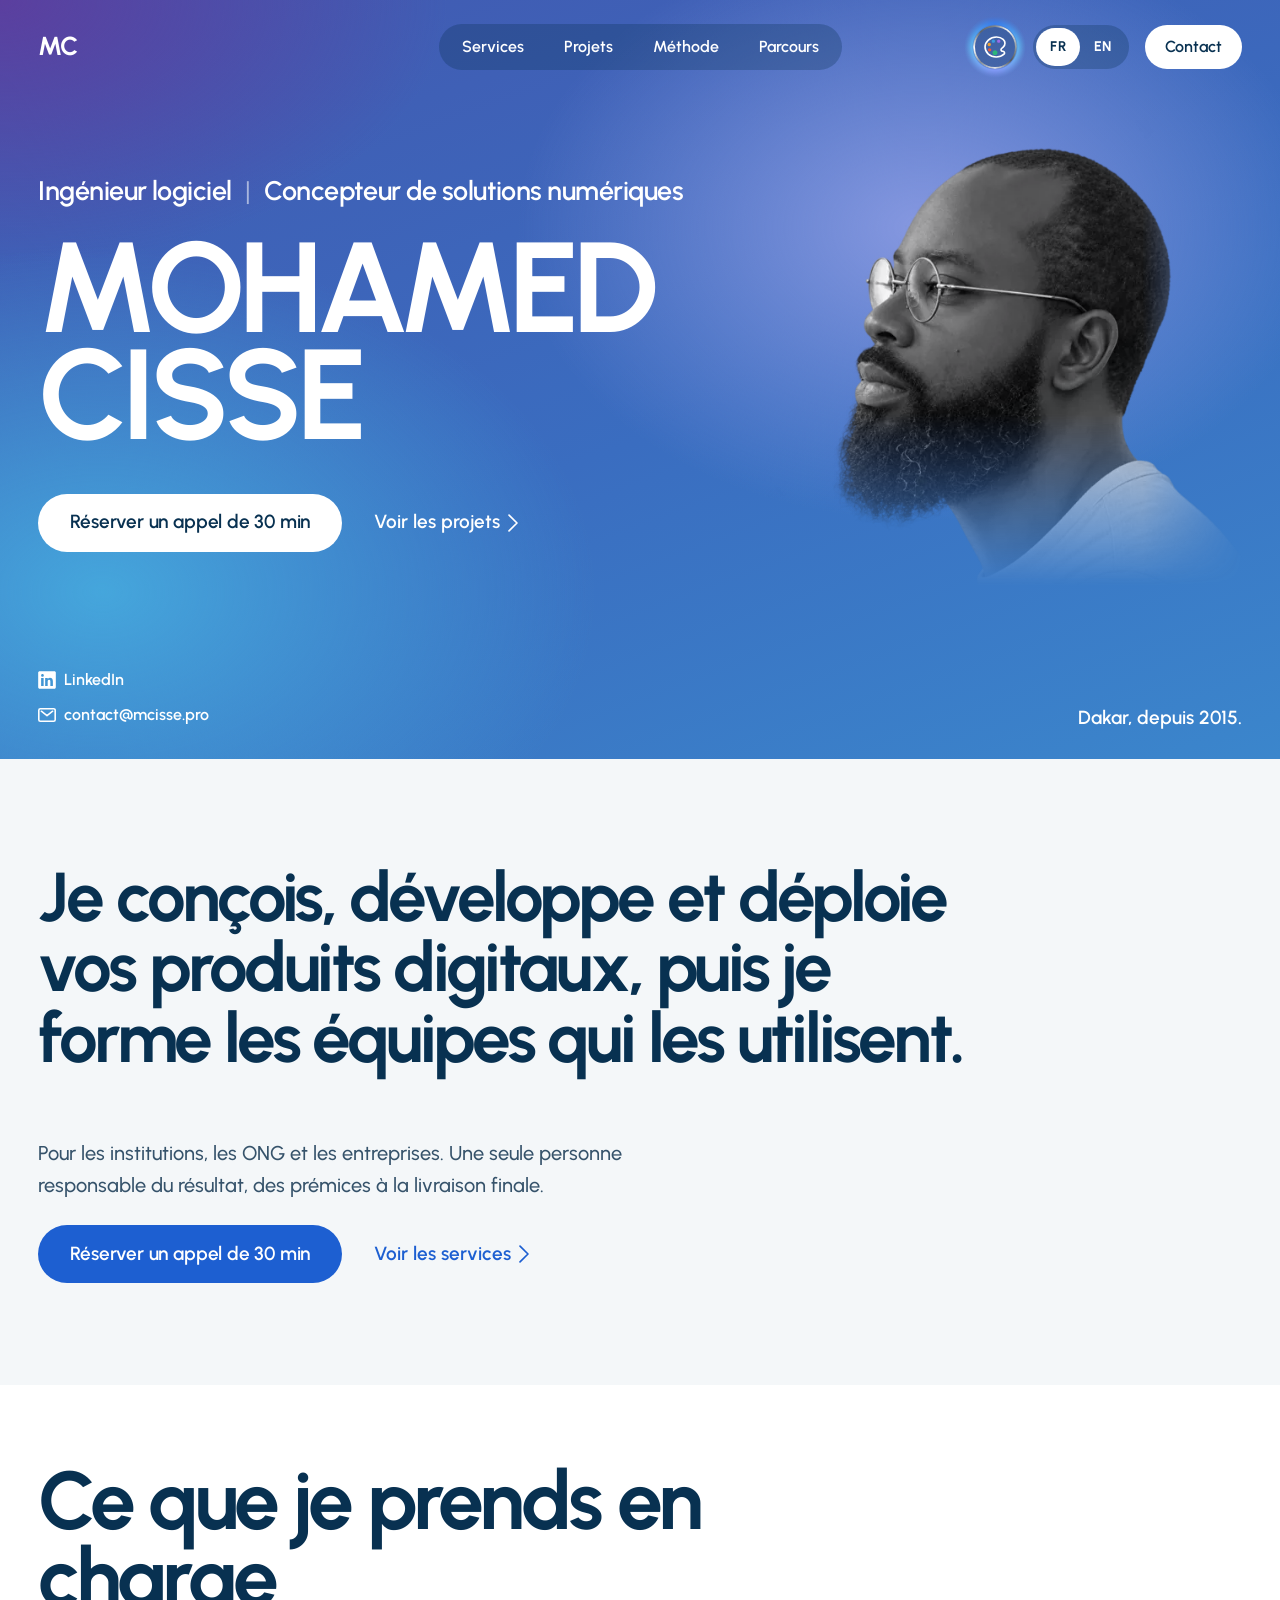
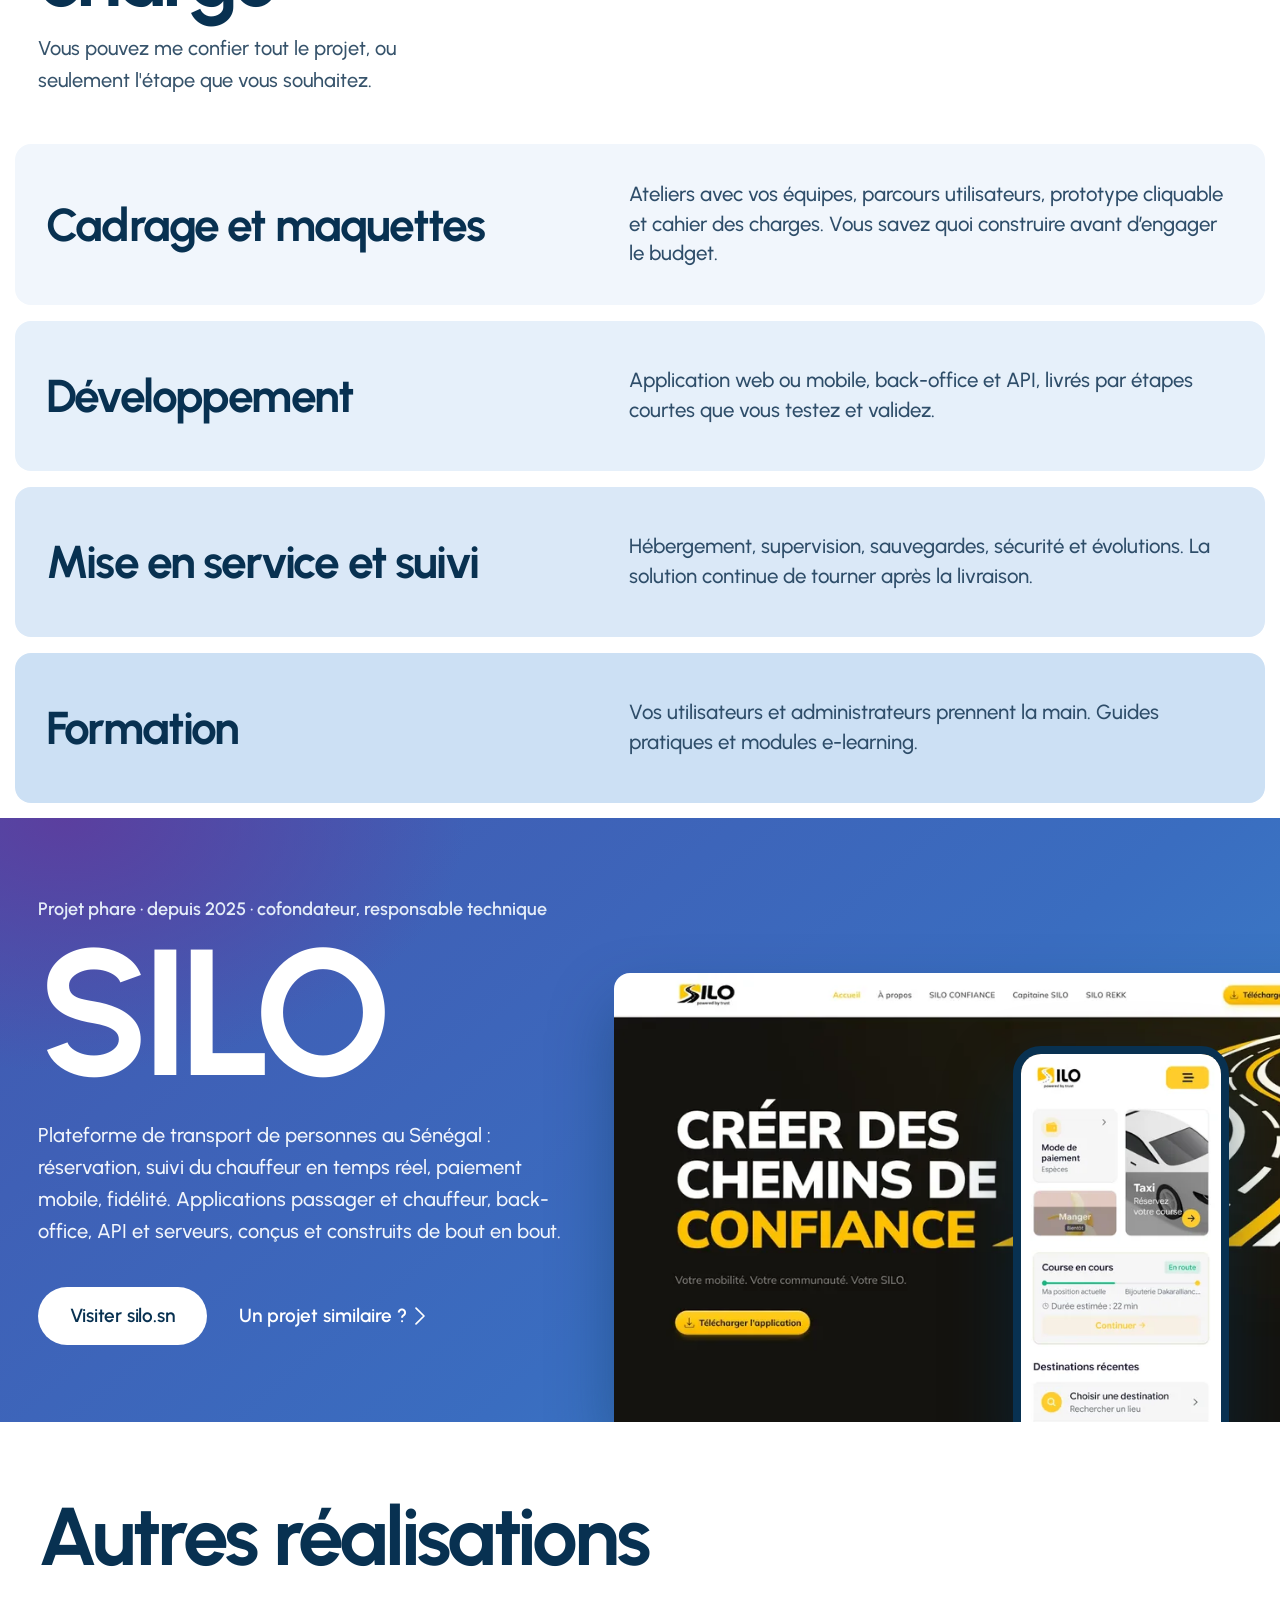
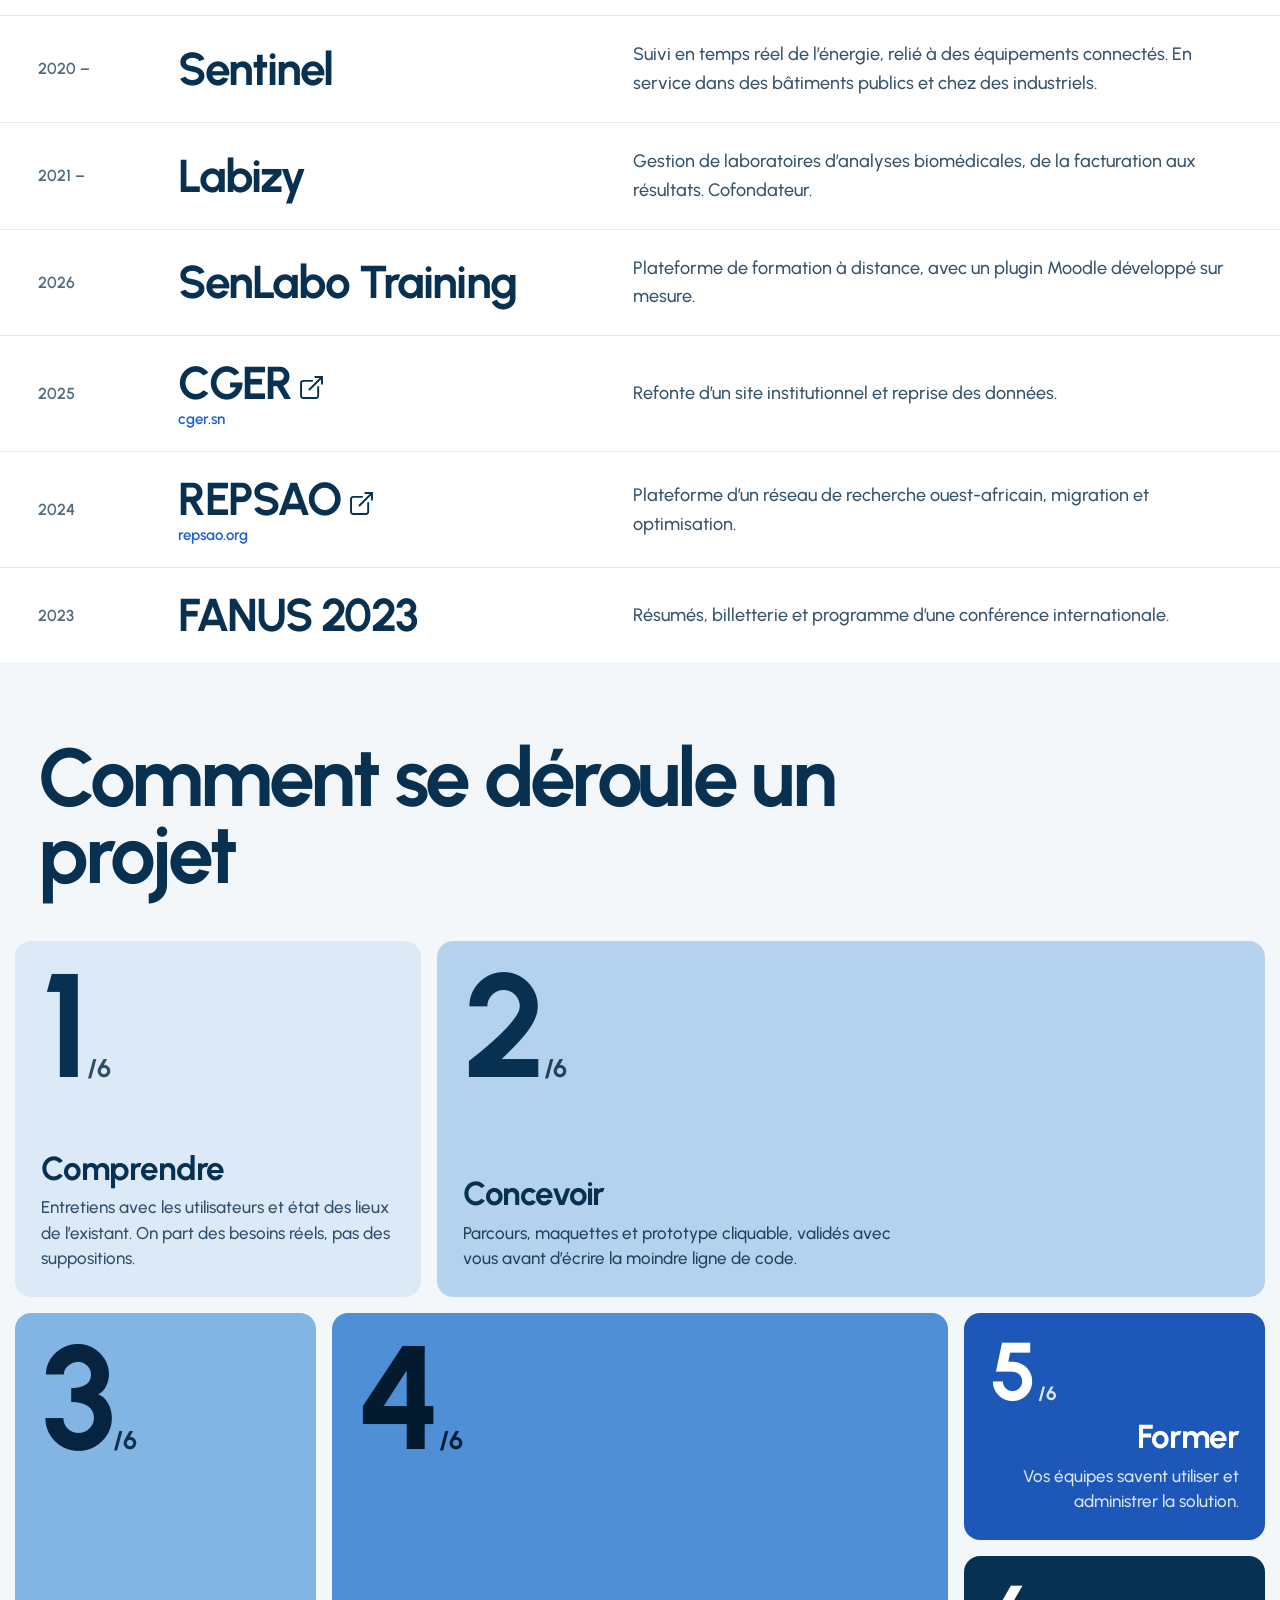
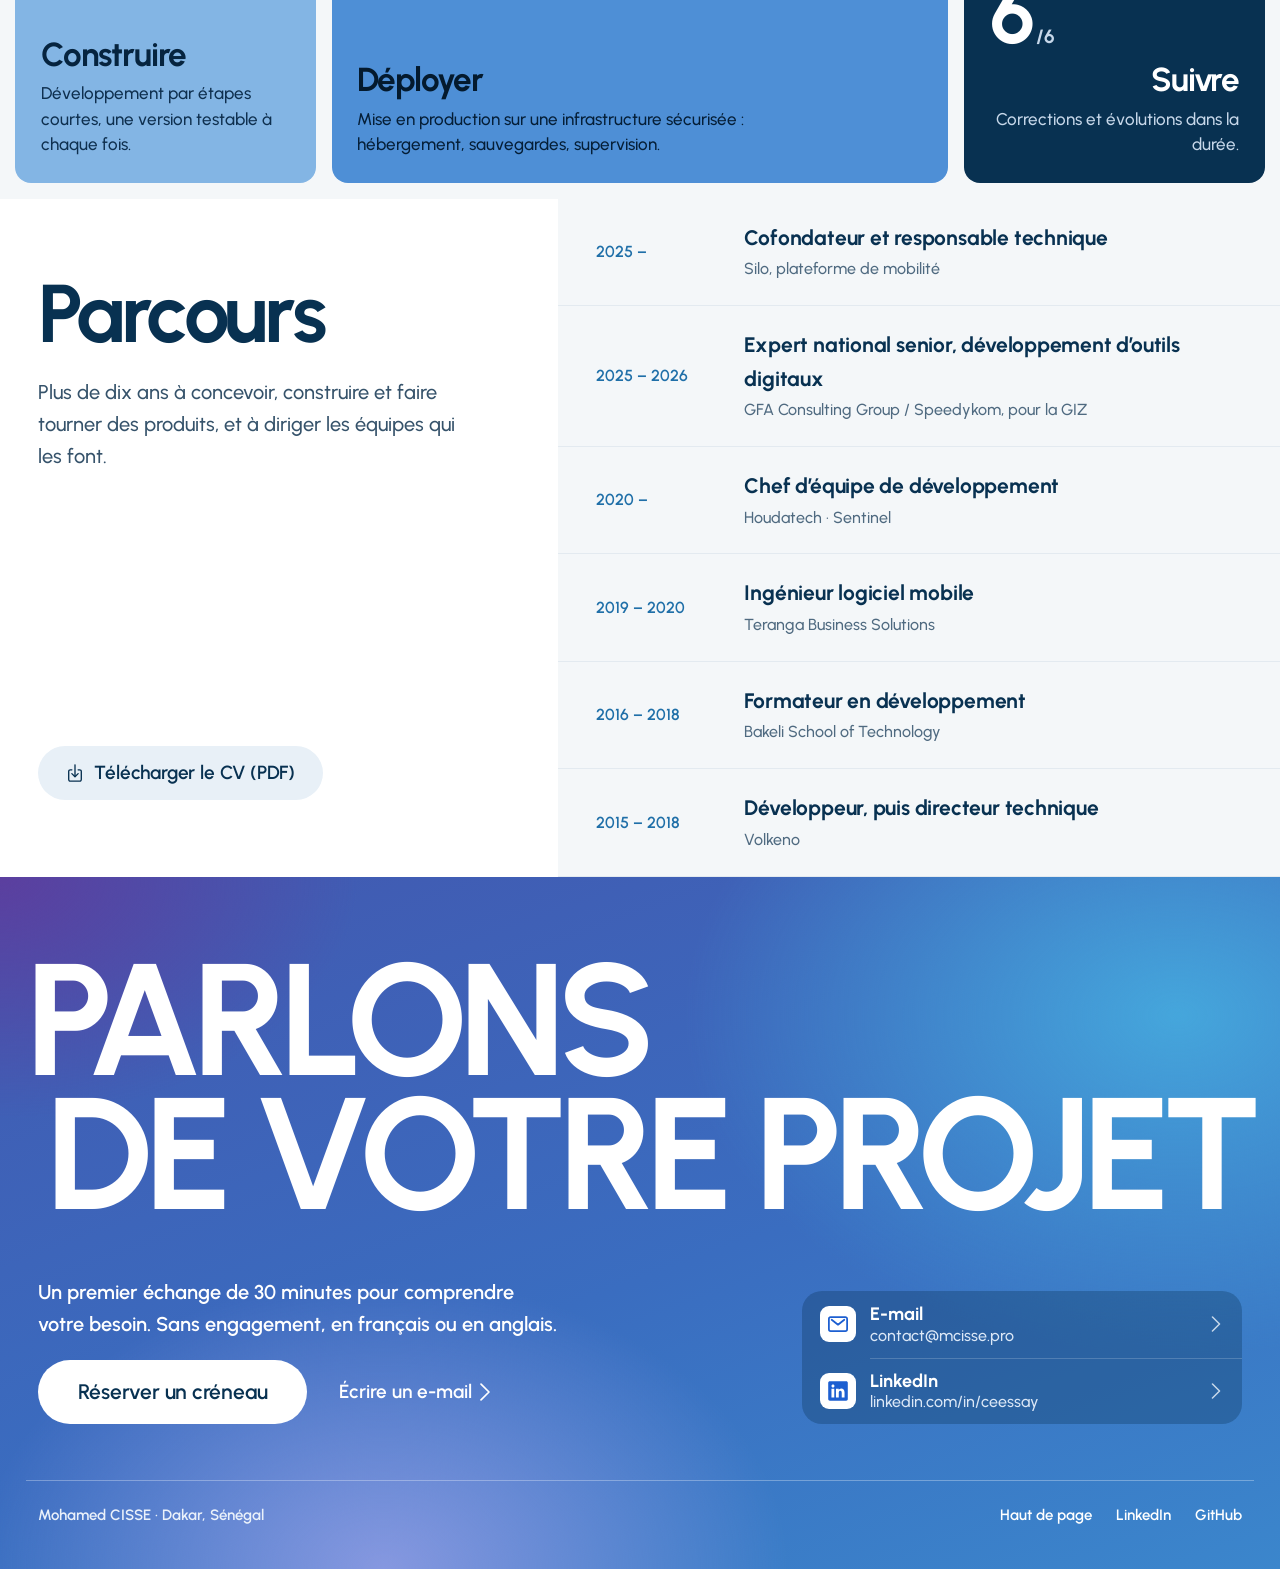
==== commit ee8114a9: "Accroche : « Concepteur de solutions numériques » / « Digital Solutions Builder » à la place de « Ex" ====
--- a/index.html
+++ b/index.html
@@ -5,7 +5,7 @@
 <meta name="viewport" content="width=device-width, initial-scale=1, viewport-fit=cover">
 <script>document.documentElement.classList.add('js')</script>
 <script>(function(){try{var page=document.documentElement.lang;if(page!=='fr')return;if(/bot|crawl|spider|slurp|facebookexternalhit|whatsapp|linkedin|twitter|telegram|preview|headless|lighthouse|pagespeed|gtmetrix/i.test(navigator.userAgent))return;var pref=null;try{pref=localStorage.getItem('mcisse-lang')}catch(e){}if(pref!=='fr'&&pref!=='en'){var ls=(navigator.languages&&navigator.languages.length)?navigator.languages:[navigator.language||''];pref='fr';for(var i=0;i<ls.length;i++){var l=String(ls[i]).toLowerCase();if(l.indexOf('fr')===0){pref='fr';break}if(l.indexOf('en')===0){pref='en';break}}}if(pref!==page){location.replace((pref==='en'?'/en/':'/')+location.hash)}}catch(e){}})();</script>
-<title>Mohamed CISSE · Ingénieur logiciel, expert en solutions numériques à Dakar</title>
+<title>Mohamed CISSE · Ingénieur logiciel, concepteur de solutions numériques à Dakar</title>
 <meta name="description" content="Je conçois, développe et déploie des applications web et mobiles pour les institutions, les ONG et les entreprises, puis je forme les équipes qui les utilisent. Dakar, depuis 2015.">
 <link rel="canonical" href="https://mcisse.pro/">
 <link rel="alternate" hreflang="fr" href="https://mcisse.pro/">
@@ -13,7 +13,7 @@
 <link rel="alternate" hreflang="x-default" href="https://mcisse.pro/">
 <meta property="og:type" content="website">
 <meta property="og:url" content="https://mcisse.pro/">
-<meta property="og:title" content="Mohamed CISSE · Ingénieur logiciel, expert en solutions numériques à Dakar">
+<meta property="og:title" content="Mohamed CISSE · Ingénieur logiciel, concepteur de solutions numériques à Dakar">
 <meta property="og:description" content="Je conçois, développe et déploie des applications web et mobiles pour les institutions, les ONG et les entreprises, puis je forme les équipes qui les utilisent. Dakar, depuis 2015.">
 <meta property="og:image" content="https://mcisse.pro/img/og-mcisse.jpg">
 <meta property="og:image:width" content="1200">
@@ -31,7 +31,7 @@
 <link rel="preload" as="font" type="font/woff2" href="/fonts/urbanist-latin.woff2" crossorigin>
 <link rel="preload" as="image" href="/img/portrait-profil-1200.webp" imagesrcset="/img/portrait-profil-600.webp 600w, /img/portrait-profil-900.webp 900w, /img/portrait-profil-1200.webp 1200w" imagesizes="(max-width: 612px) calc(100vw - 12px), (max-width: 1050px) 600px, (max-width: 1490px) calc(45vw - 70px), 600px" fetchpriority="high">
 <style>@font-face{font-family:'Urbanist';font-style:normal;font-weight:100 900;font-display:swap;src:url(/fonts/urbanist-latin.woff2) format('woff2')}</style>
-<script type="application/ld+json">{"@context": "https://schema.org", "@type": "Person", "name": "Mohamed CISSE", "url": "https://mcisse.pro/", "jobTitle": "Ingénieur logiciel, expert en solutions numériques", "email": "mailto:contact@mcisse.pro", "image": "https://mcisse.pro/img/portrait-profil-1200.webp", "address": {"@type": "PostalAddress", "addressLocality": "Dakar", "addressCountry": "SN"}, "sameAs": ["https://linkedin.com/in/ceessay", "https://github.com/ceessay"]}</script>
+<script type="application/ld+json">{"@context": "https://schema.org", "@type": "Person", "name": "Mohamed CISSE", "url": "https://mcisse.pro/", "jobTitle": "Ingénieur logiciel, concepteur de solutions numériques", "email": "mailto:contact@mcisse.pro", "image": "https://mcisse.pro/img/portrait-profil-1200.webp", "address": {"@type": "PostalAddress", "addressLocality": "Dakar", "addressCountry": "SN"}, "sameAs": ["https://linkedin.com/in/ceessay", "https://github.com/ceessay"]}</script>
 <style>
 body{margin:0;background:#495BB2;transition:background-color .3s ease;padding-left:env(safe-area-inset-left);padding-right:env(safe-area-inset-right)}
 @media (prefers-reduced-motion:no-preference){html{scroll-behavior:smooth}}
@@ -139,7 +139,7 @@
 
     <div style="flex-grow: 1; display: flex; flex-wrap: wrap; align-items: stretch">
       <div style="flex: 1 1 560px; min-width: 0; position: relative; z-index: 1; padding: clamp(16px, 2vw, 32px) clamp(20px, 3vw, 48px) clamp(40px, 4.5vw, 64px); display: flex; flex-direction: column; justify-content: center">
-        <p style="margin: 0; max-width: 24em; font-size: clamp(22px, 2.1vw, 30px); line-height: 1.25; font-weight: 600; letter-spacing: -0.02em"><span style="white-space: nowrap">Ingénieur logiciel</span> <span aria-hidden="true" style="opacity: 0.55; font-weight: 400; margin: 0 0.3em">|</span> <span style="white-space: nowrap">Expert en solutions numériques</span></p>
+        <p style="margin: 0; max-width: 24em; font-size: clamp(22px, 2.1vw, 30px); line-height: 1.25; font-weight: 600; letter-spacing: -0.02em"><span style="white-space: nowrap">Ingénieur logiciel</span> <span aria-hidden="true" style="opacity: 0.55; font-weight: 400; margin: 0 0.3em">|</span> <span style="white-space: nowrap">Concepteur de solutions numériques</span></p>
         <h1 style="margin: clamp(16px, 2vw, 28px) 0 0; font-weight: 700; font-size: clamp(56px, 10vw, 168px); line-height: 0.84; letter-spacing: -0.05em; text-transform: uppercase">
           <span style="display: block">Mohamed</span>
           <span style="display: block">CISSE</span>
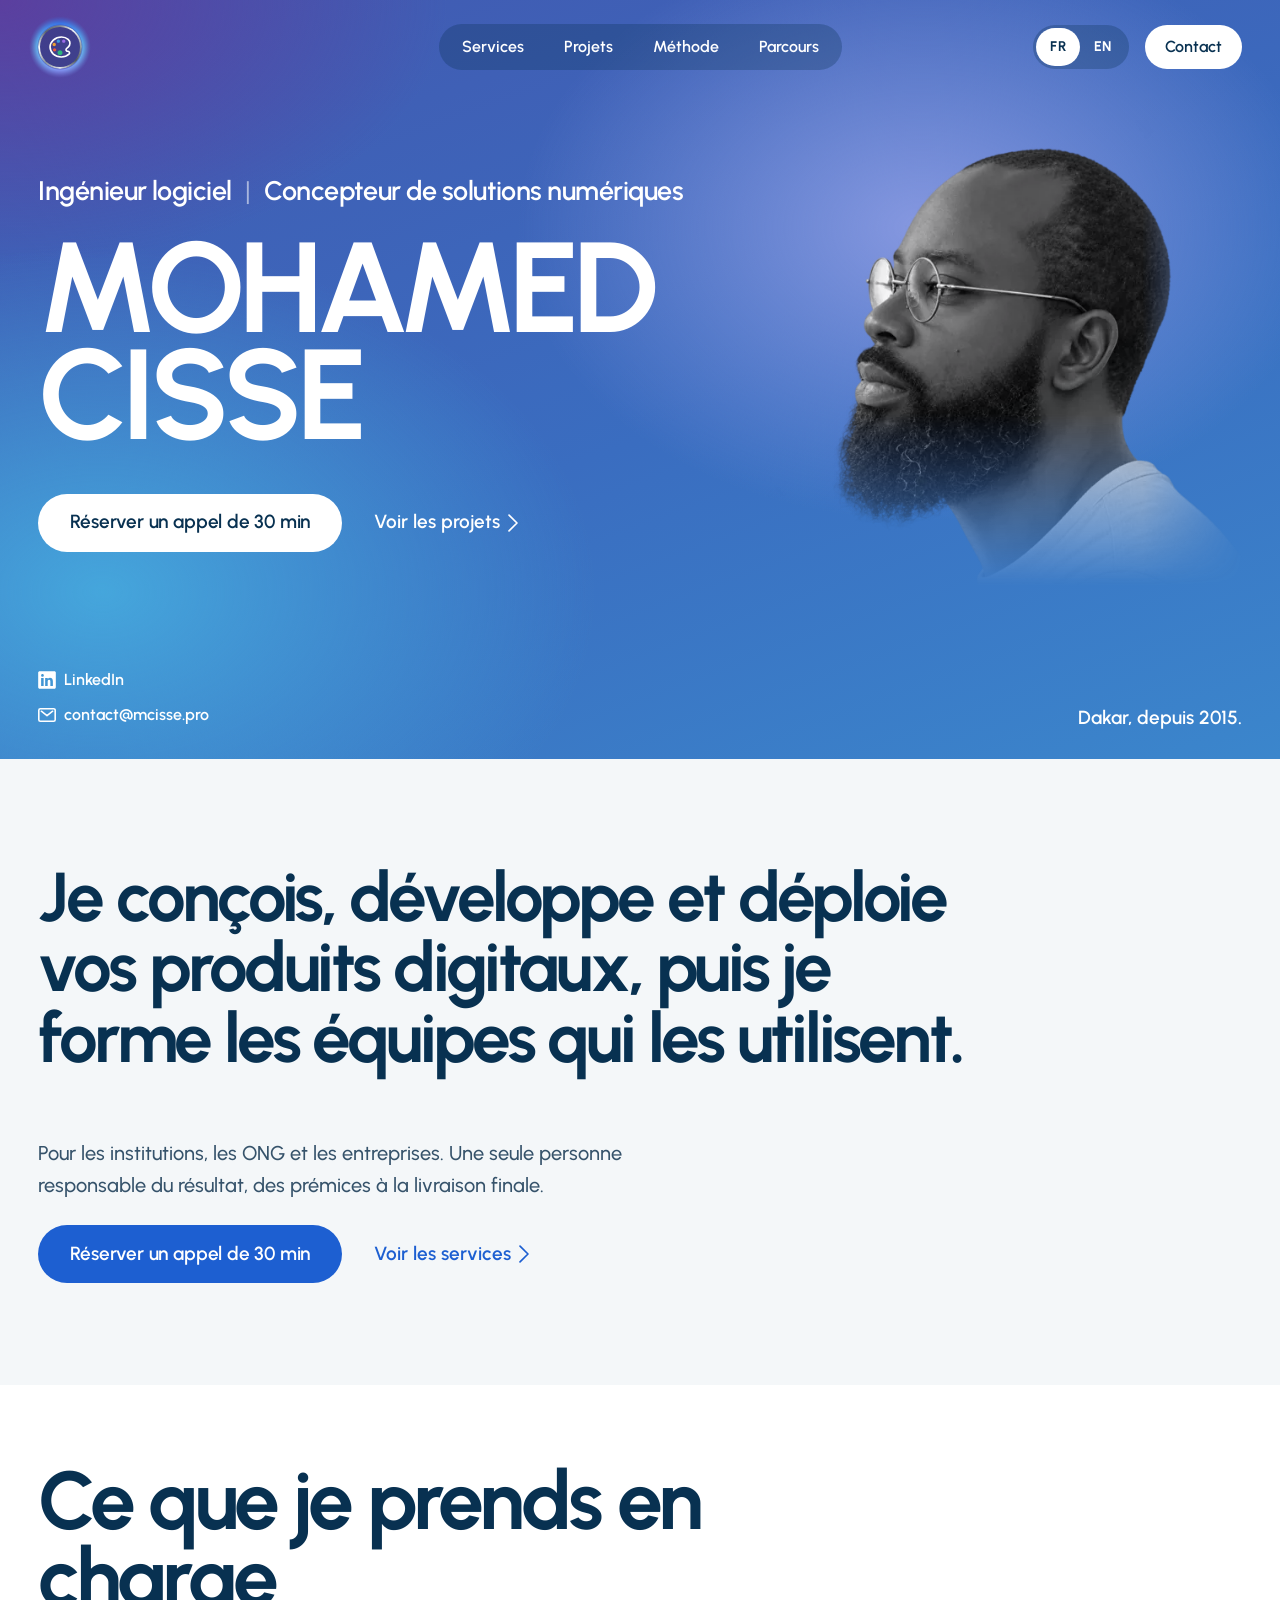
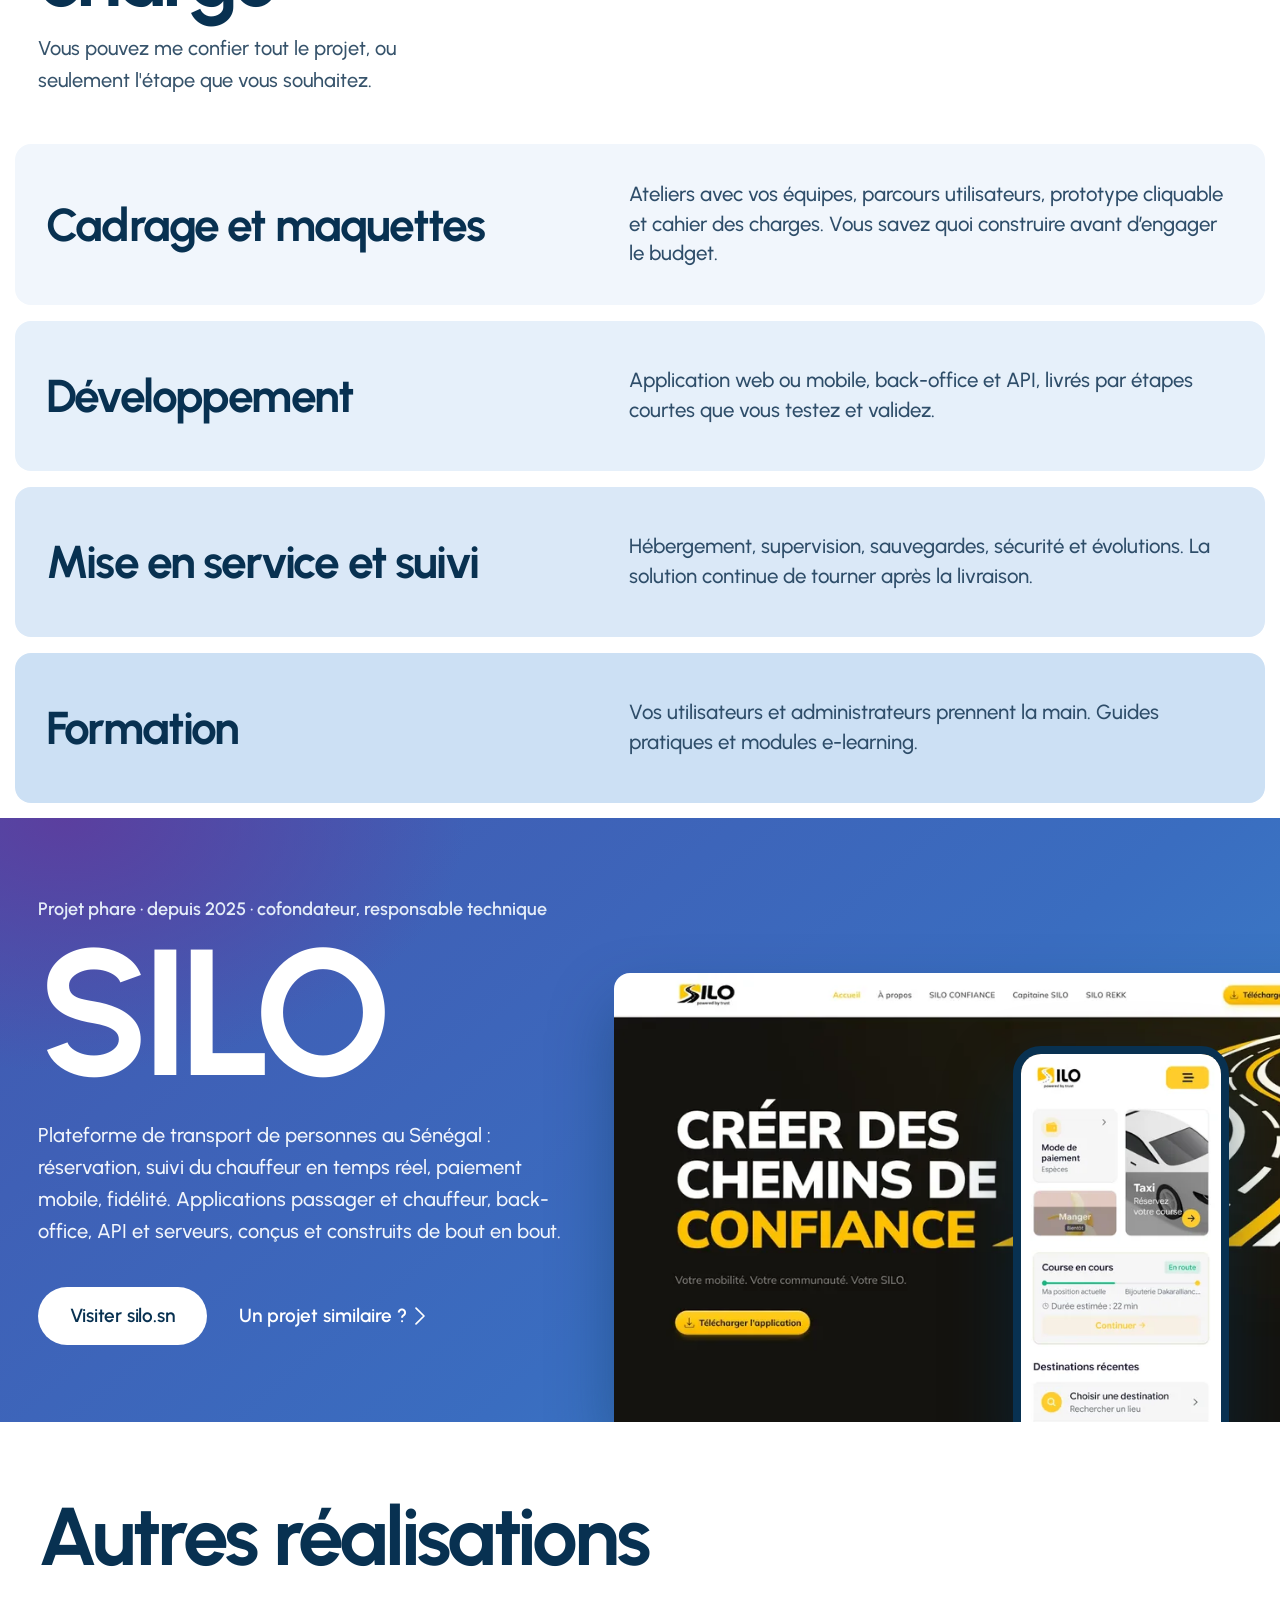
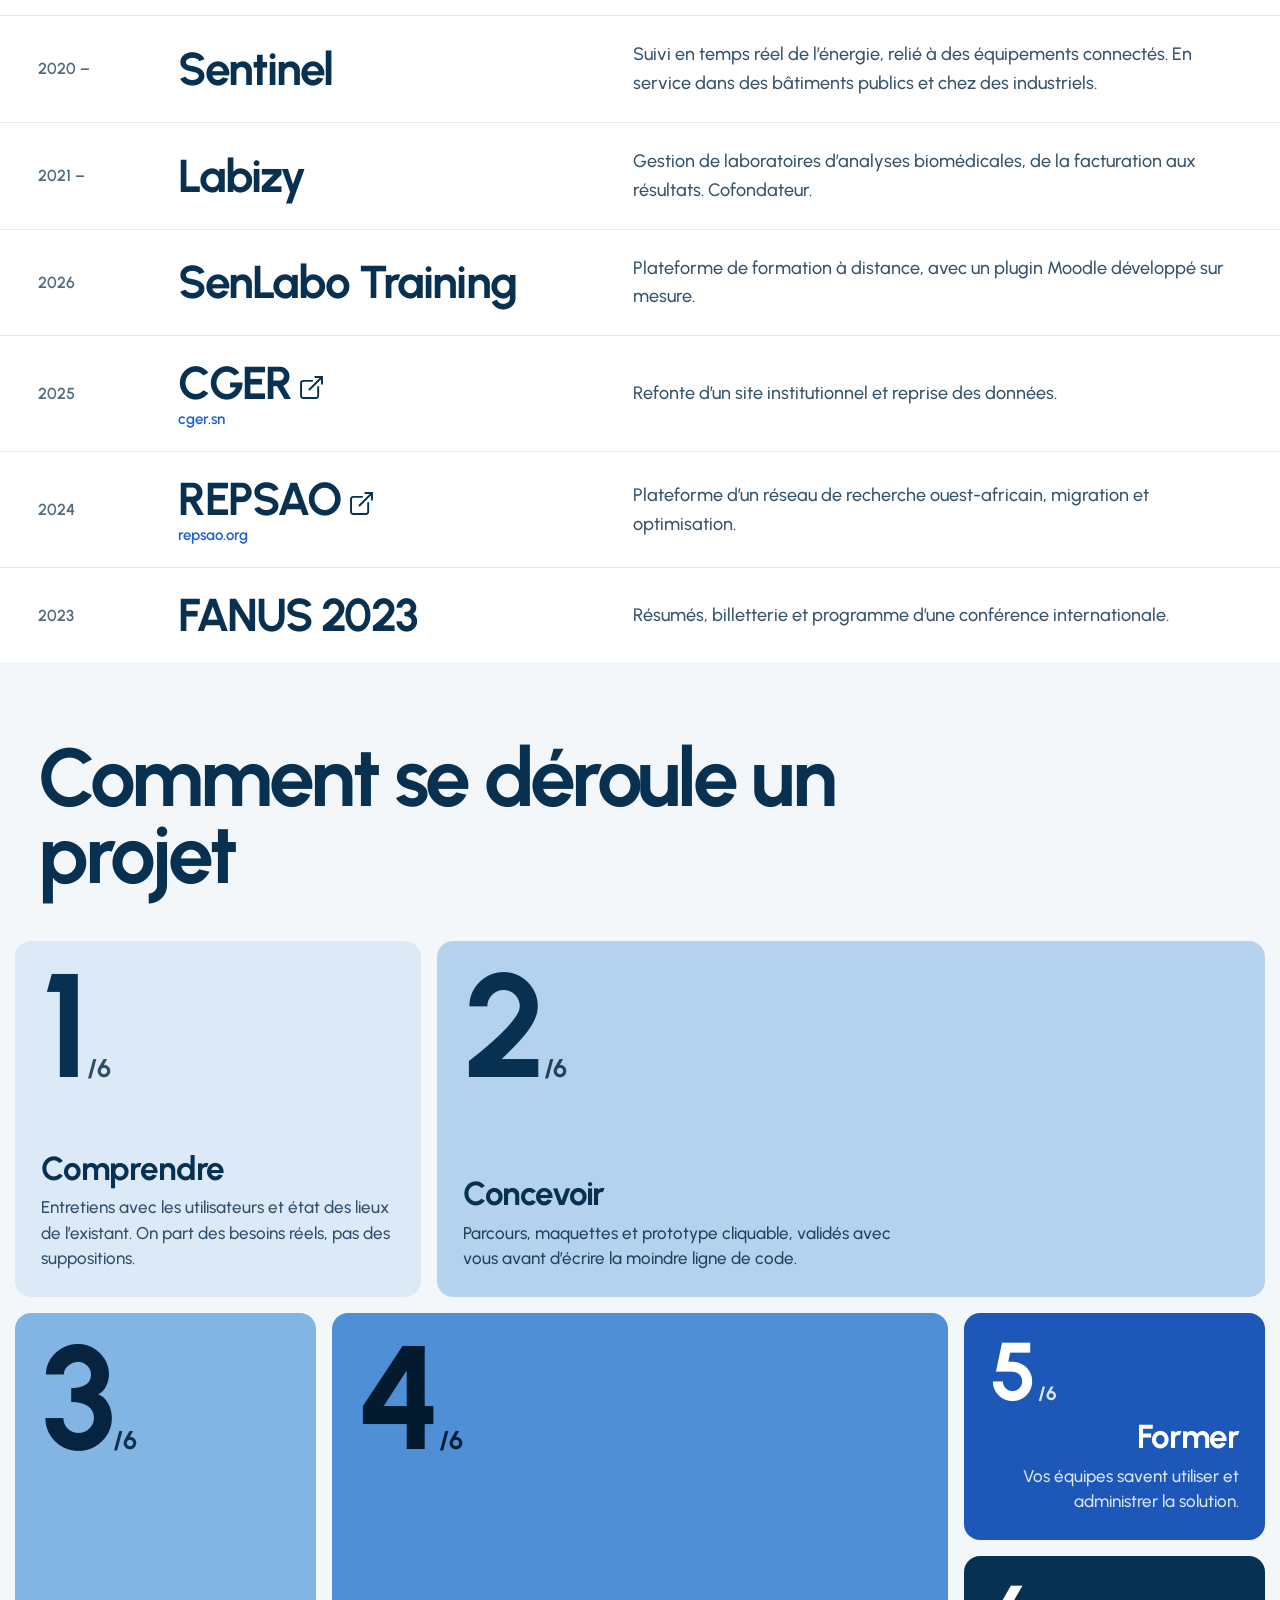
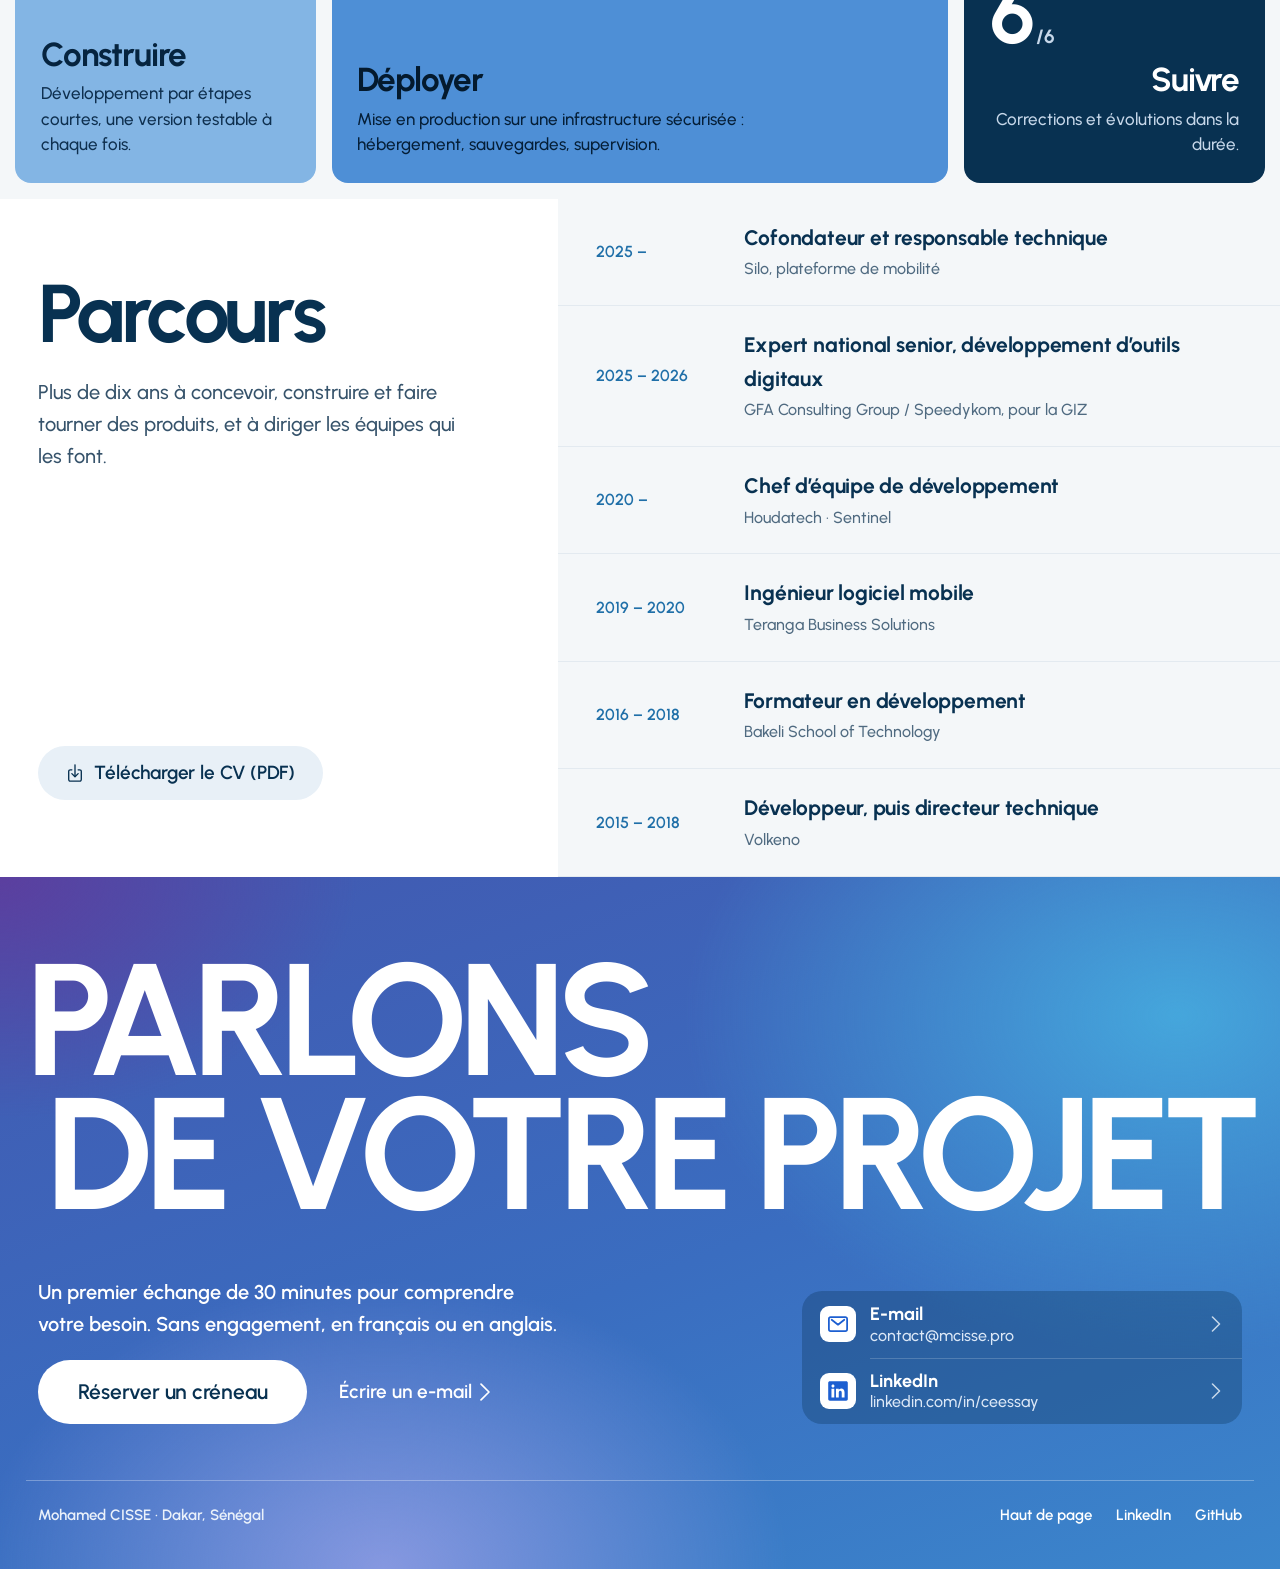
==== commit bd3c783f: "Icônes PWA, iOS et favicon tirées du portrait ; palette de couleur à la place du MC dans l'en-tête" ====
--- a/index.html
+++ b/index.html
@@ -21,7 +21,8 @@
 <meta property="og:locale" content="fr_FR">
 <meta name="twitter:card" content="summary_large_image">
 <meta name="theme-color" content="#495BB2">
-<link rel="icon" href="/favicon.svg" type="image/svg+xml">
+<link rel="icon" href="/icons/favicon-32.png" sizes="32x32" type="image/png">
+<link rel="icon" href="/icons/favicon-96.png" sizes="96x96" type="image/png">
 <link rel="manifest" href="/manifest.webmanifest">
 <link rel="apple-touch-icon" href="/icons/apple-touch-icon.png">
 <meta name="apple-mobile-web-app-title" content="M. CISSE">
@@ -120,7 +121,7 @@
 
   <section id="top" style="position: relative; overflow: hidden; box-sizing: border-box; display: flex; flex-direction: column; color: #FFFFFF; background: radial-gradient(55% 65% at 8% 78%, #45A6DC 0%, rgba(69, 166, 220, 0) 70%), radial-gradient(45% 55% at 72% 30%, #8698E0 0%, rgba(134, 152, 224, 0) 70%), radial-gradient(50% 50% at 0% 0%, #5B3F9F 0%, rgba(91, 63, 159, 0) 70%), linear-gradient(160deg, #4258B0 0%, #3A6DC0 55%, #3B86CC 100%)">
     <header class="topbar" style="padding: 24px clamp(20px, 3vw, 48px); display: grid; grid-template-columns: minmax(0, 1fr) auto minmax(0, 1fr); align-items: center; gap: 16px 24px">
-      <a href="#top" aria-label="MC, Mohamed CISSE, accueil" style="justify-self: start; color: #FFFFFF; text-decoration: none; font-weight: 700; font-size: 26px; letter-spacing: -0.04em; min-height: 44px; display: inline-flex; align-items: center">MC</a>
+      <button type="button" class="teinte-btn teinte-haut" style="justify-self: start" data-teinte aria-haspopup="dialog" aria-expanded="false" aria-controls="teinte" aria-label="Changer la couleur du site" title="Changer la couleur du site"><svg width="22" height="22" aria-hidden="true" viewBox="0 0 48 48" fill="none"><path stroke="currentColor" stroke-miterlimit="10" d="M43.687 34.3912c-0.7464 -0.6898 -1.8432 -0.8594 -2.7816 -1.0177 -1.3003 -0.2148 -1.7978 -0.4523 -2.5553 -1.1307 -1.617 -1.436 -1.617 -3.5165 0 -4.9524l3.4259 -3.0417c5.2465 -4.6358 5.2465 -12.2342 0 -16.87 -3.867 -3.4034 -9.0569 -5.0882 -14.4504 -5.0882 -6.298 0 -12.8786 2.2953 -17.9555 6.7955 -9.4413 8.3446 -9.4413 22.0148 0 30.3594 4.6924 4.1497 11.0243 6.2189 17.2884 6.2641h0.1923c6.264 0 12.4377 -2.0239 16.8248 -5.9249 1.6282 -1.4361 1.3558 -4.1384 0.0114 -5.3934Z" stroke-width="3.6"></path><path fill="#F0A030" d="M11.3366 22.1913c1.9985 0 3.6186 -1.6201 3.6186 -3.6186 0 -1.9985 -1.6201 -3.6186 -3.6186 -3.6186 -1.9985 0 -3.6186 1.6201 -3.6186 3.6186 0 1.9985 1.6201 3.6186 3.6186 3.6186Z"></path><path fill="#E85A3C" d="M12.242 33.8382c1.9985 0 3.6186 -1.6202 3.6186 -3.6188 0 -1.9984 -1.6201 -3.6186 -3.6186 -3.6186 -1.9985 0 -3.6186 1.6202 -3.6186 3.6186 0 1.9986 1.6201 3.6188 3.6186 3.6188Z"></path><path fill="#3A9BE0" d="M20.3825 14.9554c1.9984 0 3.6186 -1.6201 3.6186 -3.6186 0 -1.9985 -1.6202 -3.6186 -3.6186 -3.6186 -1.9985 0 -3.6186 1.6201 -3.6186 3.6186 0 1.9985 1.6201 3.6186 3.6186 3.6186Z"></path><path fill="#2DB57A" d="M24.0006 41.9786c2.9978 0 5.428 -2.4301 5.428 -5.4278 0 -2.9979 -2.4302 -5.428 -5.428 -5.428 -2.9977 0 -5.4279 2.4301 -5.4279 5.428 0 2.9977 2.4302 5.4278 5.4279 5.4278Z"></path><path fill="#9B6BE8" d="M32.1421 14.9554c1.9985 0 3.6186 -1.6201 3.6186 -3.6186 0 -1.9985 -1.6201 -3.6186 -3.6186 -3.6186 -1.9986 0 -3.6187 1.6201 -3.6187 3.6186 0 1.9985 1.6201 3.6186 3.6187 3.6186Z"></path></svg></button>
       <nav class="seg" aria-label="Navigation principale" style="display: inline-flex; flex-wrap: wrap; padding: 3px; border-radius: 999px; background: rgba(8, 49, 81, 0.28); font-size: 16px; font-weight: 600">
         <a href="#offre" style="color: #FFFFFF; text-decoration: none; border-radius: 999px; padding: 0 20px; min-height: 40px; display: inline-flex; align-items: center">Services</a>
         <a href="#projets" style="color: #FFFFFF; text-decoration: none; border-radius: 999px; padding: 0 20px; min-height: 40px; display: inline-flex; align-items: center">Projets</a>
@@ -128,7 +129,6 @@
         <a href="#parcours" style="color: #FFFFFF; text-decoration: none; border-radius: 999px; padding: 0 20px; min-height: 40px; display: inline-flex; align-items: center">Parcours</a>
       </nav>
       <div class="teinte-groupe" style="justify-self: end; display: flex; align-items: center; gap: 16px">
-        <button type="button" class="teinte-btn teinte-haut" data-teinte aria-haspopup="dialog" aria-expanded="false" aria-controls="teinte" aria-label="Changer la couleur du site" title="Changer la couleur du site"><svg width="22" height="22" aria-hidden="true" viewBox="0 0 48 48" fill="none"><path stroke="currentColor" stroke-miterlimit="10" d="M43.687 34.3912c-0.7464 -0.6898 -1.8432 -0.8594 -2.7816 -1.0177 -1.3003 -0.2148 -1.7978 -0.4523 -2.5553 -1.1307 -1.617 -1.436 -1.617 -3.5165 0 -4.9524l3.4259 -3.0417c5.2465 -4.6358 5.2465 -12.2342 0 -16.87 -3.867 -3.4034 -9.0569 -5.0882 -14.4504 -5.0882 -6.298 0 -12.8786 2.2953 -17.9555 6.7955 -9.4413 8.3446 -9.4413 22.0148 0 30.3594 4.6924 4.1497 11.0243 6.2189 17.2884 6.2641h0.1923c6.264 0 12.4377 -2.0239 16.8248 -5.9249 1.6282 -1.4361 1.3558 -4.1384 0.0114 -5.3934Z" stroke-width="3.6"></path><path fill="#F0A030" d="M11.3366 22.1913c1.9985 0 3.6186 -1.6201 3.6186 -3.6186 0 -1.9985 -1.6201 -3.6186 -3.6186 -3.6186 -1.9985 0 -3.6186 1.6201 -3.6186 3.6186 0 1.9985 1.6201 3.6186 3.6186 3.6186Z"></path><path fill="#E85A3C" d="M12.242 33.8382c1.9985 0 3.6186 -1.6202 3.6186 -3.6188 0 -1.9984 -1.6201 -3.6186 -3.6186 -3.6186 -1.9985 0 -3.6186 1.6202 -3.6186 3.6186 0 1.9986 1.6201 3.6188 3.6186 3.6188Z"></path><path fill="#3A9BE0" d="M20.3825 14.9554c1.9984 0 3.6186 -1.6201 3.6186 -3.6186 0 -1.9985 -1.6202 -3.6186 -3.6186 -3.6186 -1.9985 0 -3.6186 1.6201 -3.6186 3.6186 0 1.9985 1.6201 3.6186 3.6186 3.6186Z"></path><path fill="#2DB57A" d="M24.0006 41.9786c2.9978 0 5.428 -2.4301 5.428 -5.4278 0 -2.9979 -2.4302 -5.428 -5.428 -5.428 -2.9977 0 -5.4279 2.4301 -5.4279 5.428 0 2.9977 2.4302 5.4278 5.4279 5.4278Z"></path><path fill="#9B6BE8" d="M32.1421 14.9554c1.9985 0 3.6186 -1.6201 3.6186 -3.6186 0 -1.9985 -1.6201 -3.6186 -3.6186 -3.6186 -1.9986 0 -3.6187 1.6201 -3.6187 3.6186 0 1.9985 1.6201 3.6186 3.6187 3.6186Z"></path></svg></button>
         <div class="seg" role="group" aria-label="Langue" style="display: inline-flex; padding: 3px; border-radius: 999px; background: rgba(8, 49, 81, 0.28); font-size: 14px; font-weight: 700; letter-spacing: 0.02em">
           <a href="/" aria-current="true" hreflang="fr" style="color: #083151; background: #FFFFFF; text-decoration: none; border-radius: 999px; padding: 0 14px; min-height: 38px; min-width: 44px; box-sizing: border-box; display: inline-flex; align-items: center; justify-content: center">FR</a>
           <a href="/en/" hreflang="en" lang="en" style="color: #FFFFFF; text-decoration: none; border-radius: 999px; padding: 0 14px; min-height: 38px; min-width: 44px; box-sizing: border-box; display: inline-flex; align-items: center; justify-content: center">EN</a>
